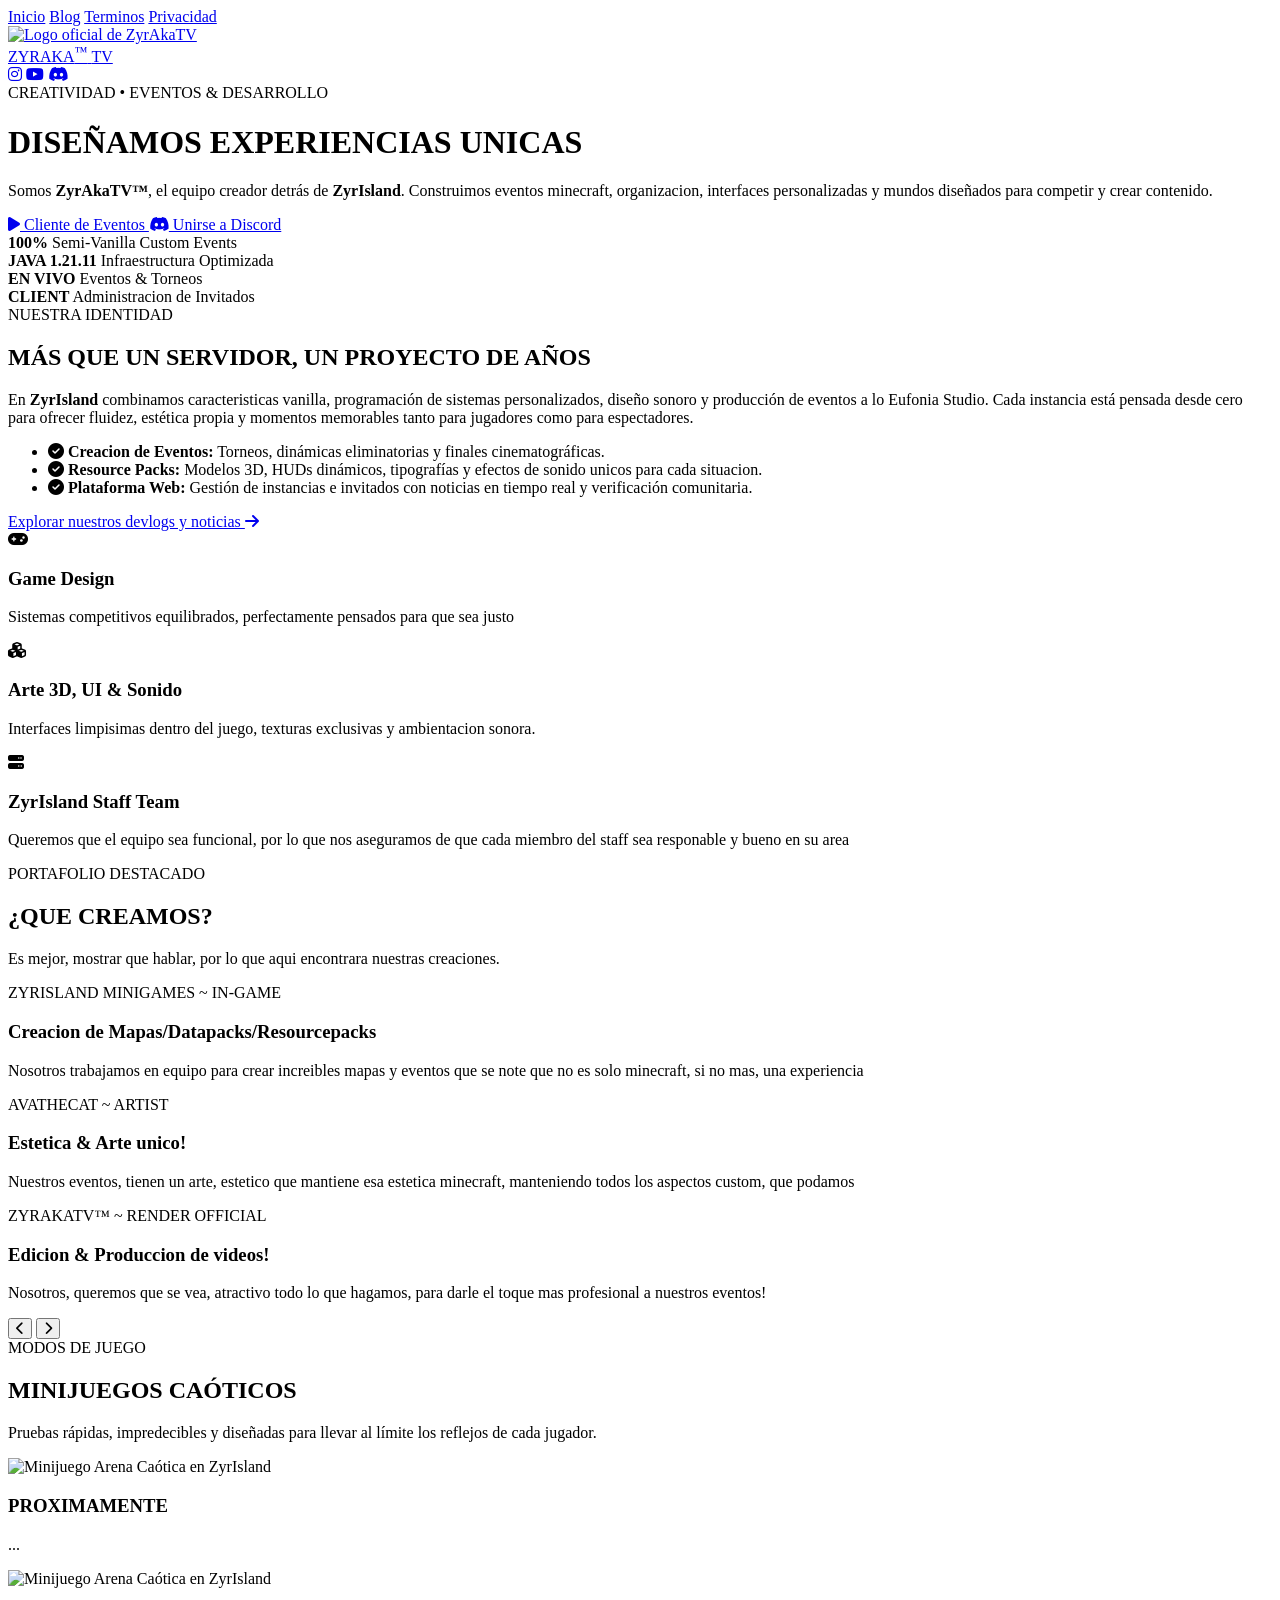
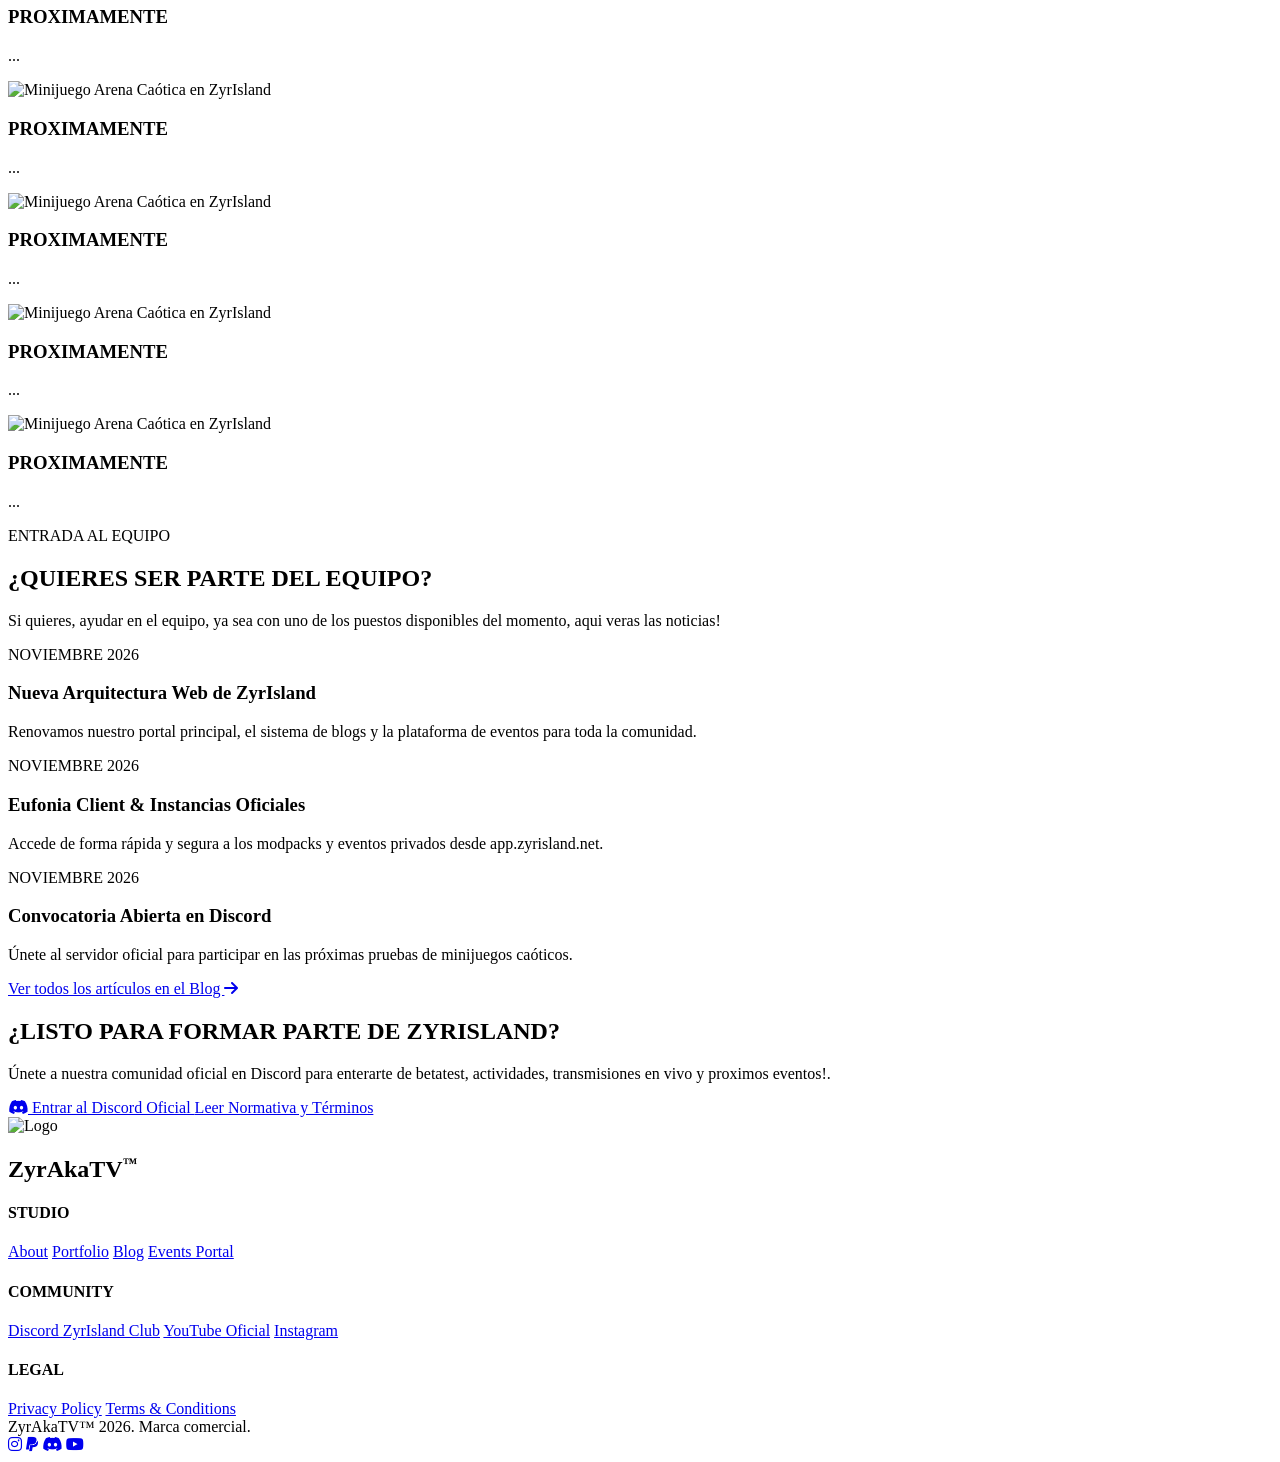
==== index.html @ b5b95013 "Update index.html" ====
<!DOCTYPE html>
<html lang="es">
<head>
    <meta charset="UTF-8">
    <meta name="viewport" content="width=device-width, initial-scale=1.0">
    
    <title>ZyrAkaTV™ | Creación Eventos</title>
    <meta name="description" content="Portafolio oficial de ZyrAkaTV™ y ZyrIsland. Creamos eventos en vivo de Minecraft, minijuegos caóticos personalizados, mecánicas a medida y experiencias interactivas para la comunidad.">
    <meta name="keywords" content="ZyrIsland, ZyrAkaTV, Minecraft Eventos, Minijuegos Minecraft, SMP Island, Eventos en vivo, Servidor Minecraft">
    <meta name="author" content="ZyrAkaTV™">
    <meta name="robots" content="index, follow, max-image-preview:large">
    <link rel="canonical" href="https://zyrisland.net/">
    <meta name="theme-color" content="#cc1224">

    <meta property="og:type" content="website">
    <meta property="og:site_name" content="ZyrAkaTV™ | ZyrIsland">
    <meta property="og:title" content="ZyrAkaTV™ | ZyrIsland — Eventos, Minijuegos y Experiencias">
    <meta property="og:description" content="Descubre los proyectos, eventos en vivo, minijuegos personalizados y novedades oficiales del universo ZyrIsland.">
    <meta property="og:url" content="https://zyrisland.net/">
    <meta property="og:image" content="https://app.zyrisland.net/assets/icons/zyrakatv-ico.png">

    <meta name="twitter:card" content="summary_large_image">
    <meta name="twitter:title" content="ZyrAkaTV™ | ZyrIsland">
    <meta name="twitter:description" content="Estudio creativo detrás de ZyrIsland Minigames, SMP Island y eventos interactivos.">
    <meta name="twitter:image" content="https://app.zyrisland.net/assets/icons/zyrakatv-ico.png">

    <script type="application/ld+json">
    {
      "@context": "https://schema.org",
      "@type": "Organization",
      "name": "ZyrAkaTV™ | Official Website",
      "alternateName": "ZyrIsland Official",
      "url": "https://zyrisland.net/",
      "logo": "https://app.zyrisland.net/assets/icons/zyrakatv-ico.png",
      "description": "Estudio creador de eventos en vivo, servidores personalizados y minijuegos competitivos en Minecraft.",
      "sameAs": [
        "https://www.instagram.com/cynakaagl/",
        "https://www.youtube.com/@cynakaagl",
        "https://discord.gg/DVBdqXgsGu"
      ]
    }
    </script>

    <link rel="icon" type="image/png" href="favicon/favicon-96x96.png" sizes="96x96" />
    <link rel="icon" type="image/svg+xml" href="favicon/favicon.svg" />
    <link rel="shortcut icon" href="favicon/favicon.ico" />
    <link rel="apple-touch-icon" sizes="180x180" href="favicon/apple-touch-icon.png" />
    <meta name="apple-mobile-web-app-title" content="ZyrAkaTV" />
    <link rel="manifest" href="favicon/site.webmanifest" />

    <link rel="preconnect" href="https://fonts.googleapis.com">
    <link rel="preconnect" href="https://fonts.gstatic.com" crossorigin>
    <link href="https://fonts.googleapis.com/css2?family=Montserrat:wght@300;400;600;700;800;900&display=swap" rel="stylesheet">
    <link rel="stylesheet" href="https://cdnjs.cloudflare.com/ajax/libs/font-awesome/6.4.0/css/all.min.css">
    <link rel="stylesheet" href="css/home.css">
</head>
<body>

    <nav class="navbar" aria-label="Navegación principal">
        <div class="nav-left">
            <a href="https://zyrisland.net/" class="nav-link active">Inicio</a>
            <a href="https://zyrisland.net/blog/" class="nav-link">Blog</a>
            <a href="https://zyrisland.net/soporte/terminos" class="nav-link">Terminos</a>
            <a href="https://zyrisland.net/soporte/reglas" class="nav-link">Privacidad</a>
        </div>

        <a href="https://zyrisland.net/" class="nav-center" aria-label="ZyrAkaTV Inicio">
            <img src="https://app.zyrisland.net/assets/icons/zyrakatv-ico.png" alt="Logo oficial de ZyrAkaTV" class="brand-logo">
            <div class="brand-text">
                <span class="brand-title">ZYRAKA<sup class="trademark">™</sup></span>
                <span class="brand-subtitle">TV</span>
            </div>
        </a>

        <div class="nav-right">
            <a href="https://www.instagram.com/cynakaagl/" target="_blank" rel="noopener" class="social-icon" aria-label="Instagram de ZyrAkaTV"><i class="fab fa-instagram"></i></a>
            <a href="https://www.youtube.com/@cynakaagl" target="_blank" rel="noopener" class="social-icon" aria-label="Canal de YouTube de ZyrAkaTV"><i class="fab fa-youtube"></i></a>
            <a href="https://discord.gg/DVBdqXgsGu" target="_blank" rel="noopener" class="social-icon" aria-label="Servidor de Discord de ZyrIsland"><i class="fab fa-discord"></i></a>
        </div>
    </nav>

    <header id="inicio" class="hero-section">
        <div class="hero-gradient"></div>

        <div class="hero-container">
            <span class="hero-kicker">CREATIVIDAD • EVENTOS & DESARROLLO</span>
            <h1>DISEÑAMOS EXPERIENCIAS <span class="highlight">UNICAS</span></h1>
            <p class="hero-lead">
                Somos <strong>ZyrAkaTV™</strong>, el equipo creador detrás de <strong>ZyrIsland</strong>. Construimos eventos minecraft, organizacion, interfaces personalizadas y mundos diseñados para competir y crear contenido.
            </p>

            <div class="hero-cta-group">
                <a href="https://app.zyrisland.net" class="btn-primary">
                    <i class="fas fa-play"></i> Cliente de Eventos
                </a>
                <a href="https://discord.gg/DVBdqXgsGu" target="_blank" rel="noopener" class="btn-secondary">
                    <i class="fab fa-discord"></i> Unirse a Discord
                </a>
            </div>

            <div class="hero-stats-bar" aria-label="Estadísticas del estudio">
                <div class="stat-item">
                    <strong>100%</strong>
                    <span>Semi-Vanilla Custom Events</span>
                </div>
                <div class="stat-divider"></div>
                <div class="stat-item">
                    <strong>JAVA 1.21.11</strong>
                    <span>Infraestructura Optimizada</span>
                </div>
                <div class="stat-divider"></div>
                <div class="stat-item">
                    <strong>EN VIVO</strong>
                    <span>Eventos & Torneos</span>
                </div>
                <div class="stat-divider"></div>
                <div class="stat-item">
                    <strong>CLIENT</strong>
                    <span>Administracion de Invitados</span>
                </div>
            </div>
        </div>
    </header>

    <main>
        <section id="estudio" class="about-section">
            <div class="section-container split-layout">
                <div class="about-text">
                    <span class="section-tag">NUESTRA IDENTIDAD</span>
                    <h2>MÁS QUE UN SERVIDOR, UN <span class="highlight">PROYECTO DE AÑOS</span></h2>
                    <p>
                        En <strong>ZyrIsland</strong> combinamos caracteristicas vanilla, programación de sistemas personalizados, diseño sonoro y producción de eventos a lo Eufonia Studio. Cada instancia está pensada desde cero para ofrecer fluidez, estética propia y momentos memorables tanto para jugadores como para espectadores.
                    </p>
                    <ul class="feature-checklist">
                        <li><i class="fas fa-check-circle"></i> <strong>Creacion de Eventos:</strong> Torneos, dinámicas eliminatorias y finales cinematográficas.</li>
                        <li><i class="fas fa-check-circle"></i> <strong>Resource Packs:</strong> Modelos 3D, HUDs dinámicos, tipografías y efectos de sonido unicos para cada situacion.</li>
                        <li><i class="fas fa-check-circle"></i> <strong>Plataforma Web:</strong> Gestión de instancias e invitados con noticias en tiempo real y verificación comunitaria.</li>
                    </ul>
                    <a href="https://zyrisland.net/blog/" class="inline-cta">Explorar nuestros devlogs y noticias <i class="fas fa-arrow-right"></i></a>
                </div>

                <div class="about-cards-stack">
                    <article class="pillar-card">
                        <div class="pillar-icon"><i class="fas fa-gamepad"></i></div>
                        <div>
                            <h3>Game Design</h3>
                            <p>Sistemas competitivos equilibrados, perfectamente pensados para que sea justo</p>
                        </div>
                    </article>
                    <article class="pillar-card">
                        <div class="pillar-icon"><i class="fas fa-cubes"></i></div>
                        <div>
                            <h3>Arte 3D, UI & Sonido</h3>
                            <p>Interfaces limpisimas dentro del juego, texturas exclusivas y ambientacion sonora.</p>
                        </div>
                    </article>
                    <article class="pillar-card">
                        <div class="pillar-icon"><i class="fas fa-server"></i></div>
                        <div>
                            <h3>ZyrIsland Staff Team</h3>
                            <p>Queremos que el equipo sea funcional, por lo que nos aseguramos de que cada miembro del staff sea responable y bueno en su area</p>
                        </div>
                    </article>
                </div>
            </div>
        </section>

        <section id="proyectos" class="showcase-section">
            <div class="section-container">
                <div class="section-header-center">
                    <span class="section-tag">PORTAFOLIO DESTACADO</span>
                    <h2 class="section-title">¿QUE <span class="highlight">CREAMOS</span>?</h2>
                    <p class="section-subtitle">Es mejor, mostrar que hablar, por lo que aqui encontrara nuestras creaciones.</p>
                </div>

                <div class="slider-container" role="region" aria-label="Galería de proyectos de ZyrIsland">
                    <article class="slide active" style="background-image: url('https://app.zyrisland.net/assets/backgrounds/null_background.jpg');">
                        <div class="slide-info">
                            <span class="slide-tag">ZYRISLAND MINIGAMES ~ IN-GAME</span>
                            <h3>Creacion de Mapas/Datapacks/Resourcepacks</h3>
                            <p>Nosotros trabajamos en equipo para crear increibles mapas y eventos que se note que no es solo minecraft, si no mas, una experiencia</p>
                        </div>
                    </article>

                    <article class="slide" style="background-image: url('https://app.zyrisland.net/assets/backgrounds/render_002.png');">
                        <div class="slide-info">
                            <span class="slide-tag">AVATHECAT ~ ARTIST</span>
                            <h3>Estetica & Arte unico!</h3>
                            <p>Nuestros eventos, tienen un arte, estetico que mantiene esa estetica minecraft, manteniendo todos los aspectos custom, que podamos</p>
                        </div>
                    </article>

                    <article class="slide" style="background-image: url('https://app.zyrisland.net/assets/backgrounds/render_001.jpg');">
                        <div class="slide-info">
                            <span class="slide-tag">ZYRAKATV™ ~ RENDER OFFICIAL</span>
                            <h3>Edicion & Produccion de videos!</h3>
                            <p>Nosotros, queremos que se vea, atractivo todo lo que hagamos, para darle el toque mas profesional a nuestros eventos!</p>
                        </div>
                    </article>

                    <button type="button" class="slider-btn prev-btn" aria-label="Proyecto anterior"><i class="fas fa-chevron-left"></i></button>
                    <button type="button" class="slider-btn next-btn" aria-label="Siguiente proyecto"><i class="fas fa-chevron-right"></i></button>
                </div>
            </div>
        </section>

        <section id="minijuegos" class="minigames-section">
            <div class="section-container">
                <div class="section-header-center">
                    <span class="section-tag">MODOS DE JUEGO</span>
                    <h2 class="section-title">MINIJUEGOS <span class="highlight">CAÓTICOS</span></h2>
                    <p class="section-subtitle">Pruebas rápidas, impredecibles y diseñadas para llevar al límite los reflejos de cada jugador.</p>
                </div>

                <div class="minigames-grid">
                    <article class="minigame-card">
                        <div class="minigame-img-container">
                            <img src="https://app.zyrisland.net/assets/backgrounds/null_background.jpg" alt="Minijuego Arena Caótica en ZyrIsland" loading="lazy">
                        </div>
                        <h3 class="minigame-title">PROXIMAMENTE</h3>
                        <p class="minigame-desc">...</p>
                    </article>

                    <article class="minigame-card">
                        <div class="minigame-img-container">
                            <img src="https://app.zyrisland.net/assets/backgrounds/null_background.jpg" alt="Minijuego Arena Caótica en ZyrIsland" loading="lazy">
                        </div>
                        <h3 class="minigame-title">PROXIMAMENTE</h3>
                        <p class="minigame-desc">...</p>
                    </article>

                    <article class="minigame-card">
                        <div class="minigame-img-container">
                            <img src="https://app.zyrisland.net/assets/backgrounds/null_background.jpg" alt="Minijuego Arena Caótica en ZyrIsland" loading="lazy">
                        </div>
                        <h3 class="minigame-title">PROXIMAMENTE</h3>
                        <p class="minigame-desc">...</p>
                    </article>

                    <article class="minigame-card">
                        <div class="minigame-img-container">
                            <img src="https://app.zyrisland.net/assets/backgrounds/null_background.jpg" alt="Minijuego Arena Caótica en ZyrIsland" loading="lazy">
                        </div>
                        <h3 class="minigame-title">PROXIMAMENTE</h3>
                        <p class="minigame-desc">...</p>
                    </article>

                    <article class="minigame-card">
                        <div class="minigame-img-container">
                            <img src="https://app.zyrisland.net/assets/backgrounds/null_background.jpg" alt="Minijuego Arena Caótica en ZyrIsland" loading="lazy">
                        </div>
                        <h3 class="minigame-title">PROXIMAMENTE</h3>
                        <p class="minigame-desc">...</p>
                    </article>

                    <article class="minigame-card">
                        <div class="minigame-img-container">
                            <img src="https://app.zyrisland.net/assets/backgrounds/null_background.jpg" alt="Minijuego Arena Caótica en ZyrIsland" loading="lazy">
                        </div>
                        <h3 class="minigame-title">PROXIMAMENTE</h3>
                        <p class="minigame-desc">...</p>
                    </article>
                </div>
            </div>
        </section>

        <section id="noticias" class="news-section">
            <div class="section-container">
                <div class="section-header-center">
                    <span class="section-tag">ENTRADA AL EQUIPO</span>
                    <h2 class="section-title">¿QUIERES SER PARTE <span class="highlight">DEL EQUIPO?</span></h2>
                    <p class="section-subtitle">Si quieres, ayudar en el equipo, ya sea con uno de los puestos disponibles del momento, aqui veras las noticias!</p>
                </div>

                <div id="news-grid" class="news-grid"></div>

                <div class="news-footer-cta">
                    <a href="https://zyrisland.net/blog/" class="btn-secondary">Ver todos los artículos en el Blog <i class="fas fa-arrow-right"></i></a>
                </div>
            </div>
        </section>

        <section class="cta-banner-section">
            <div class="cta-banner-box">
                <h2>¿LISTO PARA FORMAR PARTE DE <span class="highlight">ZYRISLAND</span>?</h2>
                <p>Únete a nuestra comunidad oficial en Discord para enterarte de betatest, actividades, transmisiones en vivo y proximos eventos!.</p>
                <div class="hero-cta-group">
                    <a href="https://discord.gg/DVBdqXgsGu" target="_blank" rel="noopener" class="btn-primary">
                        <i class="fab fa-discord"></i> Entrar al Discord Oficial
                    </a>
                    <a href="https://zyrisland.net/soporte/terminos" class="btn-secondary">
                        Leer Normativa y Términos
                    </a>
                </div>
            </div>
        </section>
    </main>

    <footer class="site-footer">
        <div class="footer-top">
            <div class="footer-brand-area">
                <img src="https://app.zyrisland.net/assets/icons/zyrakatv-ico.png" alt="Logo">
                <h2>ZyrAkaTV<sup style="font-size: 0.6em;">™</sup></h2>
            </div>
             <div class="footer-links-grid">
                <div class="footer-column">
                    <h4>STUDIO</h4>
                    <a href="https://zyrisland.net/#estudio" target="_blank">About</a>
                    <a href="https://zyrisland.net/#proyectos" target="_blank">Portfolio</a>
                    <a href="https://zyrisland.net/blog/" target="_blank">Blog</a>
                    <a href="https://app.zyrisland.net" target="_blank">Events Portal</a>
                </div>
                <div class="footer-column">
                    <h4>COMMUNITY</h4>
                    <a href="https://discord.gg/DVBdqXgsGu" target="_blank" rel="noopener">Discord ZyrIsland Club</a>
                    <a href="https://www.youtube.com/@cynakaagl" target="_blank" rel="noopener">YouTube Oficial</a>
                    <a href="https://www.instagram.com/cynakaagl/" target="_blank" rel="noopener">Instagram</a>
                </div>
                <div class="footer-column">
                    <h4>LEGAL</h4>
                    <a href="https://zyrisland.net/soporte/reglas" target="_blank">Privacy Policy</a>
                    <a href="https://zyrisland.net/soporte/terminos" target="_blank">Terms & Conditions</a>
                </div>
            </div>
        </div>
        <div class="footer-bottom">
            <div>ZyrAkaTV™ 2026.<span class="red-text"> Marca comercial.</span></div>
            <div class="footer-socials">
                <a href="https://www.instagram.com/cynakaagl/" target="_blank"><i class="fab fa-instagram"></i></a>
                <a href="https://paypal.me/zyrakaaguilar" target="_blank"><i class="fab fa-paypal"></i></a>
                <a href="https://discord.gg/DVBdqXgsGu" target="_blank"><i class="fab fa-discord"></i></a>
                <a href="https://www.youtube.com/@cynakaagl" target="_blank"><i class="fab fa-youtube"></i></a>
            </div>
        </div>
    </footer>

    <script>
        const slides = document.querySelectorAll(".slide");
        const prevBtn = document.querySelector(".prev-btn");
        const nextBtn = document.querySelector(".next-btn");
        let currentSlide = 0;
        let slideInterval;

        function showSlide(index) {
            slides.forEach((s, i) => {
                s.classList.toggle("active", i === index);
            });
            currentSlide = index;
        }

        function nextSlide() {
            showSlide((currentSlide + 1) % slides.length);
        }

        function prevSlide() {
            showSlide((currentSlide - 1 + slides.length) % slides.length);
        }

        function resetTimer() {
            clearInterval(slideInterval);
            slideInterval = setInterval(nextSlide, 10000);
        }

        if (slides.length > 0) {
            nextBtn.addEventListener("click", () => { nextSlide(); resetTimer(); });
            prevBtn.addEventListener("click", () => { prevSlide(); resetTimer(); });
            resetTimer();
        }

        async function loadNews() {
            const grid = document.getElementById("news-grid");
            const fallbackNews = [
                {
                    fecha: "NOVIEMBRE 2026",
                    titulo: "Nueva Arquitectura Web de ZyrIsland",
                    descripcion: "Renovamos nuestro portal principal, el sistema de blogs y la plataforma de eventos para toda la comunidad."
                },
                {
                    fecha: "NOVIEMBRE 2026",
                    titulo: "Eufonia Client & Instancias Oficiales",
                    descripcion: "Accede de forma rápida y segura a los modpacks y eventos privados desde app.zyrisland.net."
                },
                {
                    fecha: "NOVIEMBRE 2026",
                    titulo: "Convocatoria Abierta en Discord",
                    descripcion: "Únete al servidor oficial para participar en las próximas pruebas de minijuegos caóticos."
                }
            ];

            try {
                const res = await fetch(`data/news.json?t=${Date.now()}`, { cache: "no-store" });
                if (!res.ok) throw new Error("Sin news.json");
                const data = await res.json();
                const items = Array.isArray(data) ? data : (data.noticias || data.news || fallbackNews);
                renderNewsCards(items);
            } catch (e) {
                renderNewsCards(fallbackNews);
            }
        }

        function renderNewsCards(items) {
            const grid = document.getElementById("news-grid");
            grid.innerHTML = items.slice(0, 6).map(item => `
                <article class="news-card">
                    <span class="news-date">${item.fecha || item.date || "ZYRISLAND"}</span>
                    <h3 class="news-title">${item.titulo || item.title || "Actualización"}</h3>
                    <p class="news-desc">${item.descripcion || item.description || ""}</p>
                </article>
            `).join("");
        }

        loadNews();
    </script>
</body>
</html>
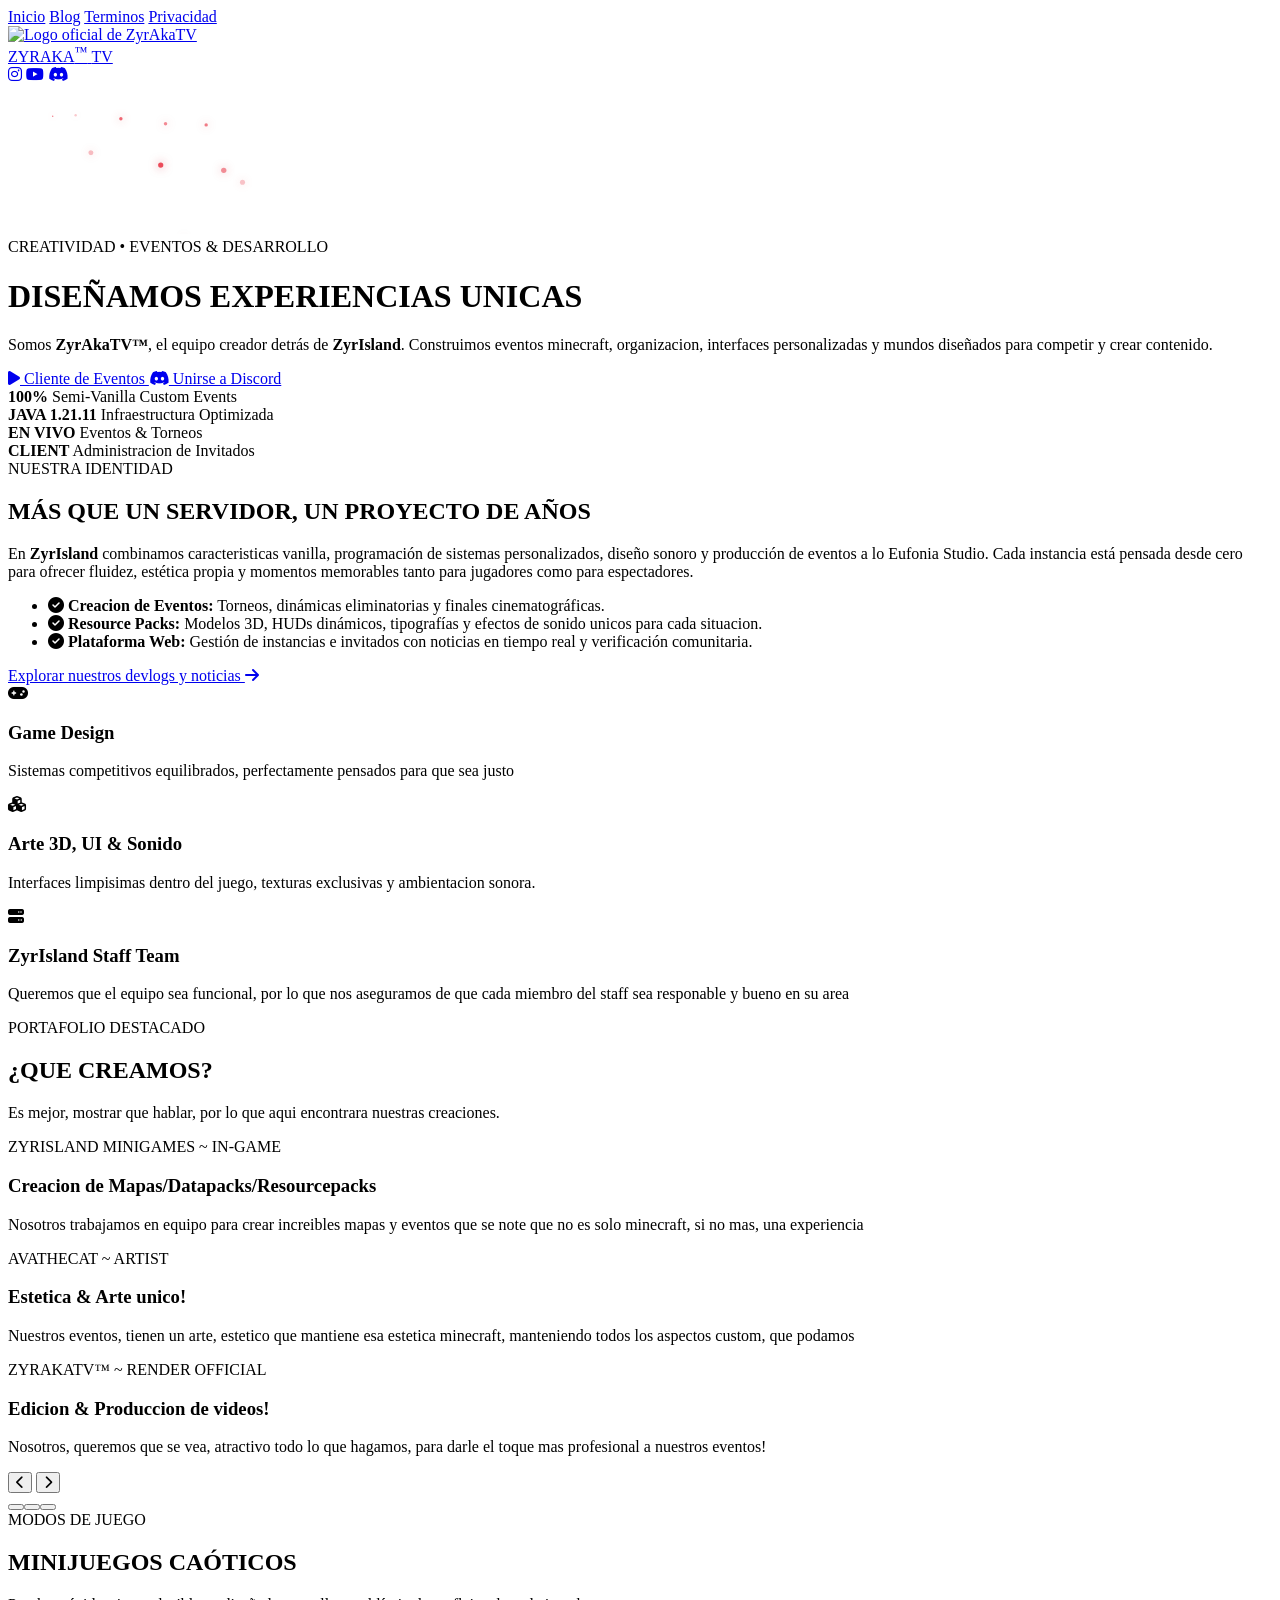
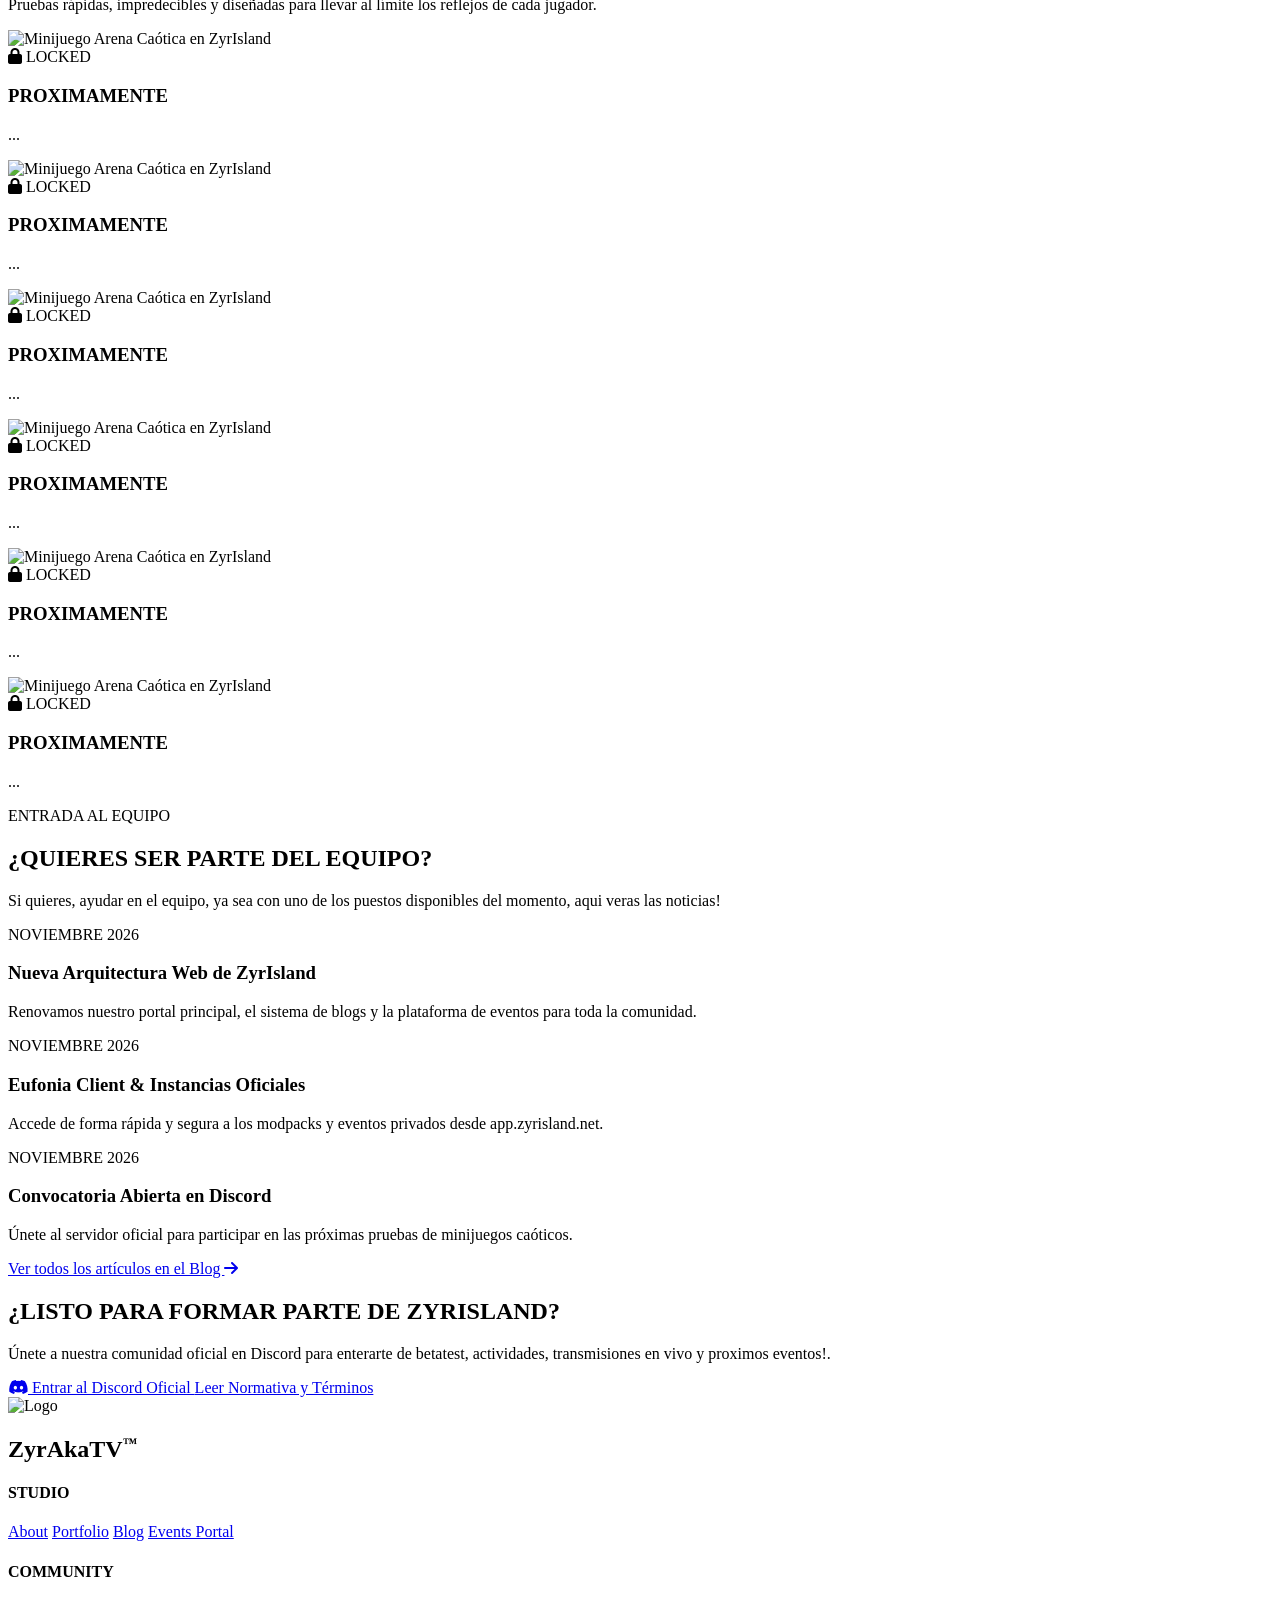
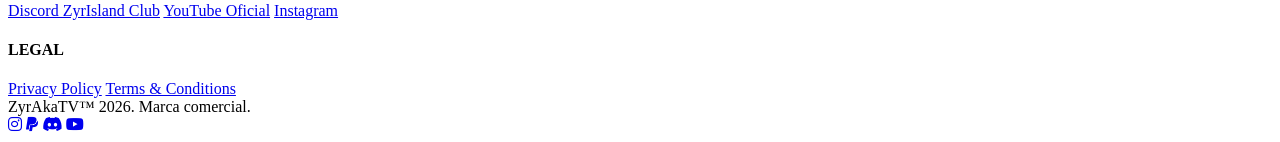
==== commit 91494c45: "Update index.html" ====
--- a/index.html
+++ b/index.html
@@ -56,6 +56,10 @@
 </head>
 <body>
 
+    <div class="scroll-progress-track" aria-hidden="true">
+        <div class="scroll-progress-bar" id="scroll-progress-bar"></div>
+    </div>
+
     <nav class="navbar" aria-label="Navegación principal">
         <div class="nav-left">
             <a href="https://zyrisland.net/" class="nav-link active">Inicio</a>
@@ -80,27 +84,37 @@
     </nav>
 
     <header id="inicio" class="hero-section">
-        <div class="hero-gradient"></div>
+        <div class="hero-bg-zoom" aria-hidden="true"></div>
+        <div class="hero-grid-overlay" aria-hidden="true"></div>
+        <canvas id="hero-particles" class="hero-particles" aria-hidden="true"></canvas>
+        <div class="hero-gradient" aria-hidden="true"></div>
 
         <div class="hero-container">
-            <span class="hero-kicker">CREATIVIDAD • EVENTOS & DESARROLLO</span>
-            <h1>DISEÑAMOS EXPERIENCIAS <span class="highlight">UNICAS</span></h1>
-            <p class="hero-lead">
+            <span class="hero-kicker hero-anim" style="--hero-delay: 0.08s;">
+                <span class="kicker-pulse-dot"></span>
+                CREATIVIDAD • EVENTOS & DESARROLLO
+            </span>
+
+            <h1 class="hero-anim" style="--hero-delay: 0.2s;">
+                DISEÑAMOS EXPERIENCIAS <span class="highlight shimmer-text">UNICAS</span>
+            </h1>
+
+            <p class="hero-lead hero-anim" style="--hero-delay: 0.34s;">
                 Somos <strong>ZyrAkaTV™</strong>, el equipo creador detrás de <strong>ZyrIsland</strong>. Construimos eventos minecraft, organizacion, interfaces personalizadas y mundos diseñados para competir y crear contenido.
             </p>
 
-            <div class="hero-cta-group">
-                <a href="https://app.zyrisland.net" class="btn-primary">
+            <div class="hero-cta-group hero-anim" style="--hero-delay: 0.48s;">
+                <a href="https://app.zyrisland.net" class="btn-primary btn-glow-sweep">
                     <i class="fas fa-play"></i> Cliente de Eventos
                 </a>
-                <a href="https://discord.gg/DVBdqXgsGu" target="_blank" rel="noopener" class="btn-secondary">
+                <a href="https://discord.gg/DVBdqXgsGu" target="_blank" rel="noopener" class="btn-secondary btn-glow-sweep">
                     <i class="fab fa-discord"></i> Unirse a Discord
                 </a>
             </div>
 
-            <div class="hero-stats-bar" aria-label="Estadísticas del estudio">
+            <div class="hero-stats-bar spotlight-surface hero-anim" style="--hero-delay: 0.62s;" aria-label="Estadísticas del estudio">
                 <div class="stat-item">
-                    <strong>100%</strong>
+                    <strong class="stat-counter" data-target="100" data-suffix="%">100%</strong>
                     <span>Semi-Vanilla Custom Events</span>
                 </div>
                 <div class="stat-divider"></div>
@@ -110,7 +124,7 @@
                 </div>
                 <div class="stat-divider"></div>
                 <div class="stat-item">
-                    <strong>EN VIVO</strong>
+                    <strong class="live-status-word"><span class="live-beacon"></span>EN VIVO</strong>
                     <span>Eventos & Torneos</span>
                 </div>
                 <div class="stat-divider"></div>
@@ -120,41 +134,46 @@
                 </div>
             </div>
         </div>
+
+        <a href="#estudio" class="hero-scroll-cue" aria-label="Desplazarse hacia abajo">
+            <span class="mouse-outline"><span class="mouse-wheel"></span></span>
+        </a>
     </header>
 
     <main>
         <section id="estudio" class="about-section">
+            <div class="ambient-orb orb-red-left" aria-hidden="true"></div>
             <div class="section-container split-layout">
-                <div class="about-text">
+                <div class="about-text reveal-item" data-reveal="left">
                     <span class="section-tag">NUESTRA IDENTIDAD</span>
                     <h2>MÁS QUE UN SERVIDOR, UN <span class="highlight">PROYECTO DE AÑOS</span></h2>
                     <p>
                         En <strong>ZyrIsland</strong> combinamos caracteristicas vanilla, programación de sistemas personalizados, diseño sonoro y producción de eventos a lo Eufonia Studio. Cada instancia está pensada desde cero para ofrecer fluidez, estética propia y momentos memorables tanto para jugadores como para espectadores.
                     </p>
                     <ul class="feature-checklist">
-                        <li><i class="fas fa-check-circle"></i> <strong>Creacion de Eventos:</strong> Torneos, dinámicas eliminatorias y finales cinematográficas.</li>
-                        <li><i class="fas fa-check-circle"></i> <strong>Resource Packs:</strong> Modelos 3D, HUDs dinámicos, tipografías y efectos de sonido unicos para cada situacion.</li>
-                        <li><i class="fas fa-check-circle"></i> <strong>Plataforma Web:</strong> Gestión de instancias e invitados con noticias en tiempo real y verificación comunitaria.</li>
+                        <li class="reveal-item" data-reveal="up" style="--stagger: 0.08s;"><i class="fas fa-check-circle"></i> <span><strong>Creacion de Eventos:</strong> Torneos, dinámicas eliminatorias y finales cinematográficas.</span></li>
+                        <li class="reveal-item" data-reveal="up" style="--stagger: 0.16s;"><i class="fas fa-check-circle"></i> <span><strong>Resource Packs:</strong> Modelos 3D, HUDs dinámicos, tipografías y efectos de sonido unicos para cada situacion.</span></li>
+                        <li class="reveal-item" data-reveal="up" style="--stagger: 0.24s;"><i class="fas fa-check-circle"></i> <span><strong>Plataforma Web:</strong> Gestión de instancias e invitados con noticias en tiempo real y verificación comunitaria.</span></li>
                     </ul>
                     <a href="https://zyrisland.net/blog/" class="inline-cta">Explorar nuestros devlogs y noticias <i class="fas fa-arrow-right"></i></a>
                 </div>
 
                 <div class="about-cards-stack">
-                    <article class="pillar-card">
+                    <article class="pillar-card spotlight-surface tilt-card reveal-item" data-reveal="right" style="--stagger: 0.05s;">
                         <div class="pillar-icon"><i class="fas fa-gamepad"></i></div>
                         <div>
                             <h3>Game Design</h3>
                             <p>Sistemas competitivos equilibrados, perfectamente pensados para que sea justo</p>
                         </div>
                     </article>
-                    <article class="pillar-card">
+                    <article class="pillar-card spotlight-surface tilt-card reveal-item" data-reveal="right" style="--stagger: 0.16s;">
                         <div class="pillar-icon"><i class="fas fa-cubes"></i></div>
                         <div>
                             <h3>Arte 3D, UI & Sonido</h3>
                             <p>Interfaces limpisimas dentro del juego, texturas exclusivas y ambientacion sonora.</p>
                         </div>
                     </article>
-                    <article class="pillar-card">
+                    <article class="pillar-card spotlight-surface tilt-card reveal-item" data-reveal="right" style="--stagger: 0.27s;">
                         <div class="pillar-icon"><i class="fas fa-server"></i></div>
                         <div>
                             <h3>ZyrIsland Staff Team</h3>
@@ -167,14 +186,20 @@
 
         <section id="proyectos" class="showcase-section">
             <div class="section-container">
-                <div class="section-header-center">
+                <div class="section-header-center reveal-item" data-reveal="up">
                     <span class="section-tag">PORTAFOLIO DESTACADO</span>
                     <h2 class="section-title">¿QUE <span class="highlight">CREAMOS</span>?</h2>
                     <p class="section-subtitle">Es mejor, mostrar que hablar, por lo que aqui encontrara nuestras creaciones.</p>
                 </div>
 
-                <div class="slider-container" role="region" aria-label="Galería de proyectos de ZyrIsland">
-                    <article class="slide active" style="background-image: url('https://app.zyrisland.net/assets/backgrounds/null_background.jpg');">
+                <div class="slider-container reveal-item" data-reveal="scale" id="showcase-slider" role="region" aria-label="Galería de proyectos de ZyrIsland">
+                    <div class="slider-progress-track" aria-hidden="true">
+                        <div class="slider-progress-fill" id="slider-progress-fill"></div>
+                    </div>
+
+                    <article class="slide active">
+                        <div class="slide-bg" style="background-image: url('https://app.zyrisland.net/assets/backgrounds/render_003.png');"></div>
+                        <div class="slide-vignette"></div>
                         <div class="slide-info">
                             <span class="slide-tag">ZYRISLAND MINIGAMES ~ IN-GAME</span>
                             <h3>Creacion de Mapas/Datapacks/Resourcepacks</h3>
@@ -182,7 +207,9 @@
                         </div>
                     </article>
 
-                    <article class="slide" style="background-image: url('https://app.zyrisland.net/assets/backgrounds/render_002.png');">
+                    <article class="slide">
+                        <div class="slide-bg" style="background-image: url('https://app.zyrisland.net/assets/backgrounds/render_002.png');"></div>
+                        <div class="slide-vignette"></div>
                         <div class="slide-info">
                             <span class="slide-tag">AVATHECAT ~ ARTIST</span>
                             <h3>Estetica & Arte unico!</h3>
@@ -190,7 +217,9 @@
                         </div>
                     </article>
 
-                    <article class="slide" style="background-image: url('https://app.zyrisland.net/assets/backgrounds/render_001.jpg');">
+                    <article class="slide">
+                        <div class="slide-bg" style="background-image: url('https://app.zyrisland.net/assets/backgrounds/render_001.png');"></div>
+                        <div class="slide-vignette"></div>
                         <div class="slide-info">
                             <span class="slide-tag">ZYRAKATV™ ~ RENDER OFFICIAL</span>
                             <h3>Edicion & Produccion de videos!</h3>
@@ -200,62 +229,77 @@
 
                     <button type="button" class="slider-btn prev-btn" aria-label="Proyecto anterior"><i class="fas fa-chevron-left"></i></button>
                     <button type="button" class="slider-btn next-btn" aria-label="Siguiente proyecto"><i class="fas fa-chevron-right"></i></button>
+
+                    <div class="slider-dots" id="slider-dots" aria-label="Seleccionar diapositiva"></div>
                 </div>
             </div>
         </section>
 
         <section id="minijuegos" class="minigames-section">
+            <div class="ambient-orb orb-red-right" aria-hidden="true"></div>
             <div class="section-container">
-                <div class="section-header-center">
+                <div class="section-header-center reveal-item" data-reveal="up">
                     <span class="section-tag">MODOS DE JUEGO</span>
                     <h2 class="section-title">MINIJUEGOS <span class="highlight">CAÓTICOS</span></h2>
                     <p class="section-subtitle">Pruebas rápidas, impredecibles y diseñadas para llevar al límite los reflejos de cada jugador.</p>
                 </div>
 
                 <div class="minigames-grid">
-                    <article class="minigame-card">
+                    <article class="minigame-card spotlight-surface tilt-card reveal-item" data-reveal="up" style="--stagger: 0.04s;">
                         <div class="minigame-img-container">
                             <img src="https://app.zyrisland.net/assets/backgrounds/null_background.jpg" alt="Minijuego Arena Caótica en ZyrIsland" loading="lazy">
+                            <div class="holo-scanline" aria-hidden="true"></div>
+                            <span class="minigame-badge"><i class="fas fa-lock"></i> LOCKED</span>
                         </div>
                         <h3 class="minigame-title">PROXIMAMENTE</h3>
                         <p class="minigame-desc">...</p>
                     </article>
 
-                    <article class="minigame-card">
+                    <article class="minigame-card spotlight-surface tilt-card reveal-item" data-reveal="up" style="--stagger: 0.1s;">
                         <div class="minigame-img-container">
                             <img src="https://app.zyrisland.net/assets/backgrounds/null_background.jpg" alt="Minijuego Arena Caótica en ZyrIsland" loading="lazy">
+                            <div class="holo-scanline" aria-hidden="true"></div>
+                            <span class="minigame-badge"><i class="fas fa-lock"></i> LOCKED</span>
                         </div>
                         <h3 class="minigame-title">PROXIMAMENTE</h3>
                         <p class="minigame-desc">...</p>
                     </article>
 
-                    <article class="minigame-card">
+                    <article class="minigame-card spotlight-surface tilt-card reveal-item" data-reveal="up" style="--stagger: 0.16s;">
                         <div class="minigame-img-container">
                             <img src="https://app.zyrisland.net/assets/backgrounds/null_background.jpg" alt="Minijuego Arena Caótica en ZyrIsland" loading="lazy">
+                            <div class="holo-scanline" aria-hidden="true"></div>
+                            <span class="minigame-badge"><i class="fas fa-lock"></i> LOCKED</span>
                         </div>
                         <h3 class="minigame-title">PROXIMAMENTE</h3>
                         <p class="minigame-desc">...</p>
                     </article>
 
-                    <article class="minigame-card">
+                    <article class="minigame-card spotlight-surface tilt-card reveal-item" data-reveal="up" style="--stagger: 0.22s;">
                         <div class="minigame-img-container">
                             <img src="https://app.zyrisland.net/assets/backgrounds/null_background.jpg" alt="Minijuego Arena Caótica en ZyrIsland" loading="lazy">
+                            <div class="holo-scanline" aria-hidden="true"></div>
+                            <span class="minigame-badge"><i class="fas fa-lock"></i> LOCKED</span>
                         </div>
                         <h3 class="minigame-title">PROXIMAMENTE</h3>
                         <p class="minigame-desc">...</p>
                     </article>
 
-                    <article class="minigame-card">
+                    <article class="minigame-card spotlight-surface tilt-card reveal-item" data-reveal="up" style="--stagger: 0.28s;">
                         <div class="minigame-img-container">
                             <img src="https://app.zyrisland.net/assets/backgrounds/null_background.jpg" alt="Minijuego Arena Caótica en ZyrIsland" loading="lazy">
+                            <div class="holo-scanline" aria-hidden="true"></div>
+                            <span class="minigame-badge"><i class="fas fa-lock"></i> LOCKED</span>
                         </div>
                         <h3 class="minigame-title">PROXIMAMENTE</h3>
                         <p class="minigame-desc">...</p>
                     </article>
 
-                    <article class="minigame-card">
+                    <article class="minigame-card spotlight-surface tilt-card reveal-item" data-reveal="up" style="--stagger: 0.34s;">
                         <div class="minigame-img-container">
                             <img src="https://app.zyrisland.net/assets/backgrounds/null_background.jpg" alt="Minijuego Arena Caótica en ZyrIsland" loading="lazy">
+                            <div class="holo-scanline" aria-hidden="true"></div>
+                            <span class="minigame-badge"><i class="fas fa-lock"></i> LOCKED</span>
                         </div>
                         <h3 class="minigame-title">PROXIMAMENTE</h3>
                         <p class="minigame-desc">...</p>
@@ -266,7 +310,7 @@
 
         <section id="noticias" class="news-section">
             <div class="section-container">
-                <div class="section-header-center">
+                <div class="section-header-center reveal-item" data-reveal="up">
                     <span class="section-tag">ENTRADA AL EQUIPO</span>
                     <h2 class="section-title">¿QUIERES SER PARTE <span class="highlight">DEL EQUIPO?</span></h2>
                     <p class="section-subtitle">Si quieres, ayudar en el equipo, ya sea con uno de los puestos disponibles del momento, aqui veras las noticias!</p>
@@ -274,23 +318,26 @@
 
                 <div id="news-grid" class="news-grid"></div>
 
-                <div class="news-footer-cta">
-                    <a href="https://zyrisland.net/blog/" class="btn-secondary">Ver todos los artículos en el Blog <i class="fas fa-arrow-right"></i></a>
+                <div class="news-footer-cta reveal-item" data-reveal="up">
+                    <a href="https://zyrisland.net/blog/" class="btn-secondary btn-glow-sweep">Ver todos los artículos en el Blog <i class="fas fa-arrow-right"></i></a>
                 </div>
             </div>
         </section>
 
         <section class="cta-banner-section">
-            <div class="cta-banner-box">
-                <h2>¿LISTO PARA FORMAR PARTE DE <span class="highlight">ZYRISLAND</span>?</h2>
-                <p>Únete a nuestra comunidad oficial en Discord para enterarte de betatest, actividades, transmisiones en vivo y proximos eventos!.</p>
-                <div class="hero-cta-group">
-                    <a href="https://discord.gg/DVBdqXgsGu" target="_blank" rel="noopener" class="btn-primary">
-                        <i class="fab fa-discord"></i> Entrar al Discord Oficial
-                    </a>
-                    <a href="https://zyrisland.net/soporte/terminos" class="btn-secondary">
-                        Leer Normativa y Términos
-                    </a>
+            <div class="cta-banner-box spotlight-surface reveal-item" data-reveal="scale">
+                <div class="cta-grid-bg" aria-hidden="true"></div>
+                <div class="cta-content-inner">
+                    <h2>¿LISTO PARA FORMAR PARTE DE <span class="highlight">ZYRISLAND</span>?</h2>
+                    <p>Únete a nuestra comunidad oficial en Discord para enterarte de betatest, actividades, transmisiones en vivo y proximos eventos!.</p>
+                    <div class="hero-cta-group">
+                        <a href="https://discord.gg/DVBdqXgsGu" target="_blank" rel="noopener" class="btn-primary btn-glow-sweep">
+                            <i class="fab fa-discord"></i> Entrar al Discord Oficial
+                        </a>
+                        <a href="https://zyrisland.net/soporte/terminos" class="btn-secondary btn-glow-sweep">
+                            Leer Normativa y Términos
+                        </a>
+                    </div>
                 </div>
             </div>
         </section>
@@ -335,17 +382,170 @@
     </footer>
 
     <script>
+        const scrollProgressBar = document.getElementById("scroll-progress-bar");
+        window.addEventListener("scroll", () => {
+            const scrollTop = window.scrollY;
+            const docHeight = document.documentElement.scrollHeight - window.innerHeight;
+            const pct = docHeight > 0 ? Math.min(100, Math.max(0, (scrollTop / docHeight) * 100)) : 0;
+            if (scrollProgressBar) scrollProgressBar.style.width = `${pct}%`;
+        }, { passive: true });
+
+        (function initHeroParticles() {
+            const canvas = document.getElementById("hero-particles");
+            if (!canvas || window.matchMedia("(prefers-reduced-motion: reduce)").matches) return;
+            const ctx = canvas.getContext("2d");
+            let width = canvas.width = canvas.offsetWidth;
+            let height = canvas.height = canvas.offsetHeight;
+            const mouse = { x: -9999, y: -9999 };
+
+            window.addEventListener("resize", () => {
+                width = canvas.width = canvas.offsetWidth;
+                height = canvas.height = canvas.offsetHeight;
+            });
+
+            window.addEventListener("mousemove", (e) => {
+                const rect = canvas.getBoundingClientRect();
+                mouse.x = e.clientX - rect.left;
+                mouse.y = e.clientY - rect.top;
+            }, { passive: true });
+
+            const count = Math.min(48, Math.floor(width / 28));
+            const particles = Array.from({ length: count }, () => ({
+                x: Math.random() * width,
+                y: Math.random() * height,
+                r: Math.random() * 2.2 + 0.7,
+                vx: (Math.random() - 0.5) * 0.35,
+                vy: -(Math.random() * 0.45 + 0.15),
+                alpha: Math.random() * 0.55 + 0.2
+            }));
+
+            function animate() {
+                ctx.clearRect(0, 0, width, height);
+                for (const p of particles) {
+                    const dx = p.x - mouse.x;
+                    const dy = p.y - mouse.y;
+                    const dist = Math.hypot(dx, dy);
+                    if (dist < 110 && dist > 0) {
+                        const force = (110 - dist) / 110;
+                        p.x += (dx / dist) * force * 1.4;
+                        p.y += (dy / dist) * force * 1.4;
+                    }
+
+                    p.x += p.vx;
+                    p.y += p.vy;
+
+                    if (p.y < -10) { p.y = height + 10; p.x = Math.random() * width; }
+                    if (p.x < -10) p.x = width + 10;
+                    if (p.x > width + 10) p.x = -10;
+
+                    ctx.beginPath();
+                    ctx.arc(p.x, p.y, p.r, 0, Math.PI * 2);
+                    ctx.fillStyle = `rgba(230, 21, 41, ${p.alpha})`;
+                    ctx.shadowBlur = 10;
+                    ctx.shadowColor = "rgba(204, 18, 36, 0.75)";
+                    ctx.fill();
+                }
+                requestAnimationFrame(animate);
+            }
+            animate();
+        })();
+
+        document.querySelectorAll(".stat-counter").forEach((el) => {
+            const target = parseInt(el.dataset.target || "100", 10);
+            const suffix = el.dataset.suffix || "";
+            const duration = 1400;
+            const start = performance.now();
+
+            function step(now) {
+                const progress = Math.min((now - start) / duration, 1);
+                const eased = 1 - Math.pow(1 - progress, 3);
+                el.textContent = `${Math.round(eased * target)}${suffix}`;
+                if (progress < 1) requestAnimationFrame(step);
+            }
+            setTimeout(() => requestAnimationFrame(step), 550);
+        });
+
+        const revealObserver = new IntersectionObserver((entries) => {
+            entries.forEach((entry) => {
+                if (entry.isIntersecting) {
+                    entry.target.classList.add("is-visible");
+                    revealObserver.unobserve(entry.target);
+                }
+            });
+        }, { threshold: 0.14, rootMargin: "0px 0px -40px 0px" });
+
+        function bindRevealElements(root = document) {
+            root.querySelectorAll(".reveal-item").forEach((el) => revealObserver.observe(el));
+        }
+        bindRevealElements();
+
+        function bindInteractiveCards(root = document) {
+            root.querySelectorAll(".spotlight-surface").forEach((card) => {
+                card.addEventListener("mousemove", (e) => {
+                    const rect = card.getBoundingClientRect();
+                    const x = e.clientX - rect.left;
+                    const y = e.clientY - rect.top;
+                    card.style.setProperty("--mouse-x", `${x}px`);
+                    card.style.setProperty("--mouse-y", `${y}px`);
+
+                    if (card.classList.contains("tilt-card") && window.innerWidth > 960) {
+                        const rotateY = ((x / rect.width) - 0.5) * 6;
+                        const rotateX = (0.5 - (y / rect.height)) * 6;
+                        card.style.transform = `perspective(900px) rotateX(${rotateX.toFixed(2)}deg) rotateY(${rotateY.toFixed(2)}deg) translateY(-5px)`;
+                    }
+                });
+
+                card.addEventListener("mouseleave", () => {
+                    if (card.classList.contains("tilt-card")) {
+                        card.style.transform = "";
+                    }
+                });
+            });
+        }
+        bindInteractiveCards();
+
         const slides = document.querySelectorAll(".slide");
         const prevBtn = document.querySelector(".prev-btn");
         const nextBtn = document.querySelector(".next-btn");
+        const sliderEl = document.getElementById("showcase-slider");
+        const dotsContainer = document.getElementById("slider-dots");
+        const progressFill = document.getElementById("slider-progress-fill");
+        const SLIDE_DURATION = 10000;
         let currentSlide = 0;
         let slideInterval;
+
+        if (slides.length > 0 && dotsContainer) {
+            slides.forEach((_, idx) => {
+                const dot = document.createElement("button");
+                dot.type = "button";
+                dot.className = `slider-dot ${idx === 0 ? "active" : ""}`;
+                dot.setAttribute("aria-label", `Ir al proyecto ${idx + 1}`);
+                dot.addEventListener("click", () => {
+                    showSlide(idx);
+                    resetTimer();
+                });
+                dotsContainer.appendChild(dot);
+            });
+        }
+
+        function restartProgressBar() {
+            if (!progressFill) return;
+            progressFill.style.transition = "none";
+            progressFill.style.width = "0%";
+            void progressFill.offsetWidth;
+            progressFill.style.transition = `width ${SLIDE_DURATION}ms linear`;
+            progressFill.style.width = "100%";
+        }
 
         function showSlide(index) {
             slides.forEach((s, i) => {
                 s.classList.toggle("active", i === index);
             });
+            document.querySelectorAll(".slider-dot").forEach((d, i) => {
+                d.classList.toggle("active", i === index);
+            });
             currentSlide = index;
+            restartProgressBar();
         }
 
         function nextSlide() {
@@ -358,17 +558,36 @@
 
         function resetTimer() {
             clearInterval(slideInterval);
-            slideInterval = setInterval(nextSlide, 10000);
+            restartProgressBar();
+            slideInterval = setInterval(nextSlide, SLIDE_DURATION);
         }
 
         if (slides.length > 0) {
             nextBtn.addEventListener("click", () => { nextSlide(); resetTimer(); });
             prevBtn.addEventListener("click", () => { prevSlide(); resetTimer(); });
+
+            sliderEl.addEventListener("mouseenter", () => {
+                clearInterval(slideInterval);
+                if (progressFill) {
+                    const computedWidth = getComputedStyle(progressFill).width;
+                    progressFill.style.transition = "none";
+                    progressFill.style.width = computedWidth;
+                }
+            });
+
+            sliderEl.addEventListener("mouseleave", () => {
+                resetTimer();
+            });
+
+            document.addEventListener("keydown", (e) => {
+                if (e.key === "ArrowRight") { nextSlide(); resetTimer(); }
+                if (e.key === "ArrowLeft") { prevSlide(); resetTimer(); }
+            });
+
             resetTimer();
         }
 
         async function loadNews() {
-            const grid = document.getElementById("news-grid");
             const fallbackNews = [
                 {
                     fecha: "NOVIEMBRE 2026",
@@ -400,13 +619,16 @@
 
         function renderNewsCards(items) {
             const grid = document.getElementById("news-grid");
-            grid.innerHTML = items.slice(0, 6).map(item => `
-                <article class="news-card">
+            grid.innerHTML = items.slice(0, 6).map((item, idx) => `
+                <article class="news-card spotlight-surface tilt-card reveal-item" data-reveal="up" style="--stagger: ${idx * 0.08}s;">
                     <span class="news-date">${item.fecha || item.date || "ZYRISLAND"}</span>
                     <h3 class="news-title">${item.titulo || item.title || "Actualización"}</h3>
                     <p class="news-desc">${item.descripcion || item.description || ""}</p>
                 </article>
             `).join("");
+
+            bindRevealElements(grid);
+            bindInteractiveCards(grid);
         }
 
         loadNews();
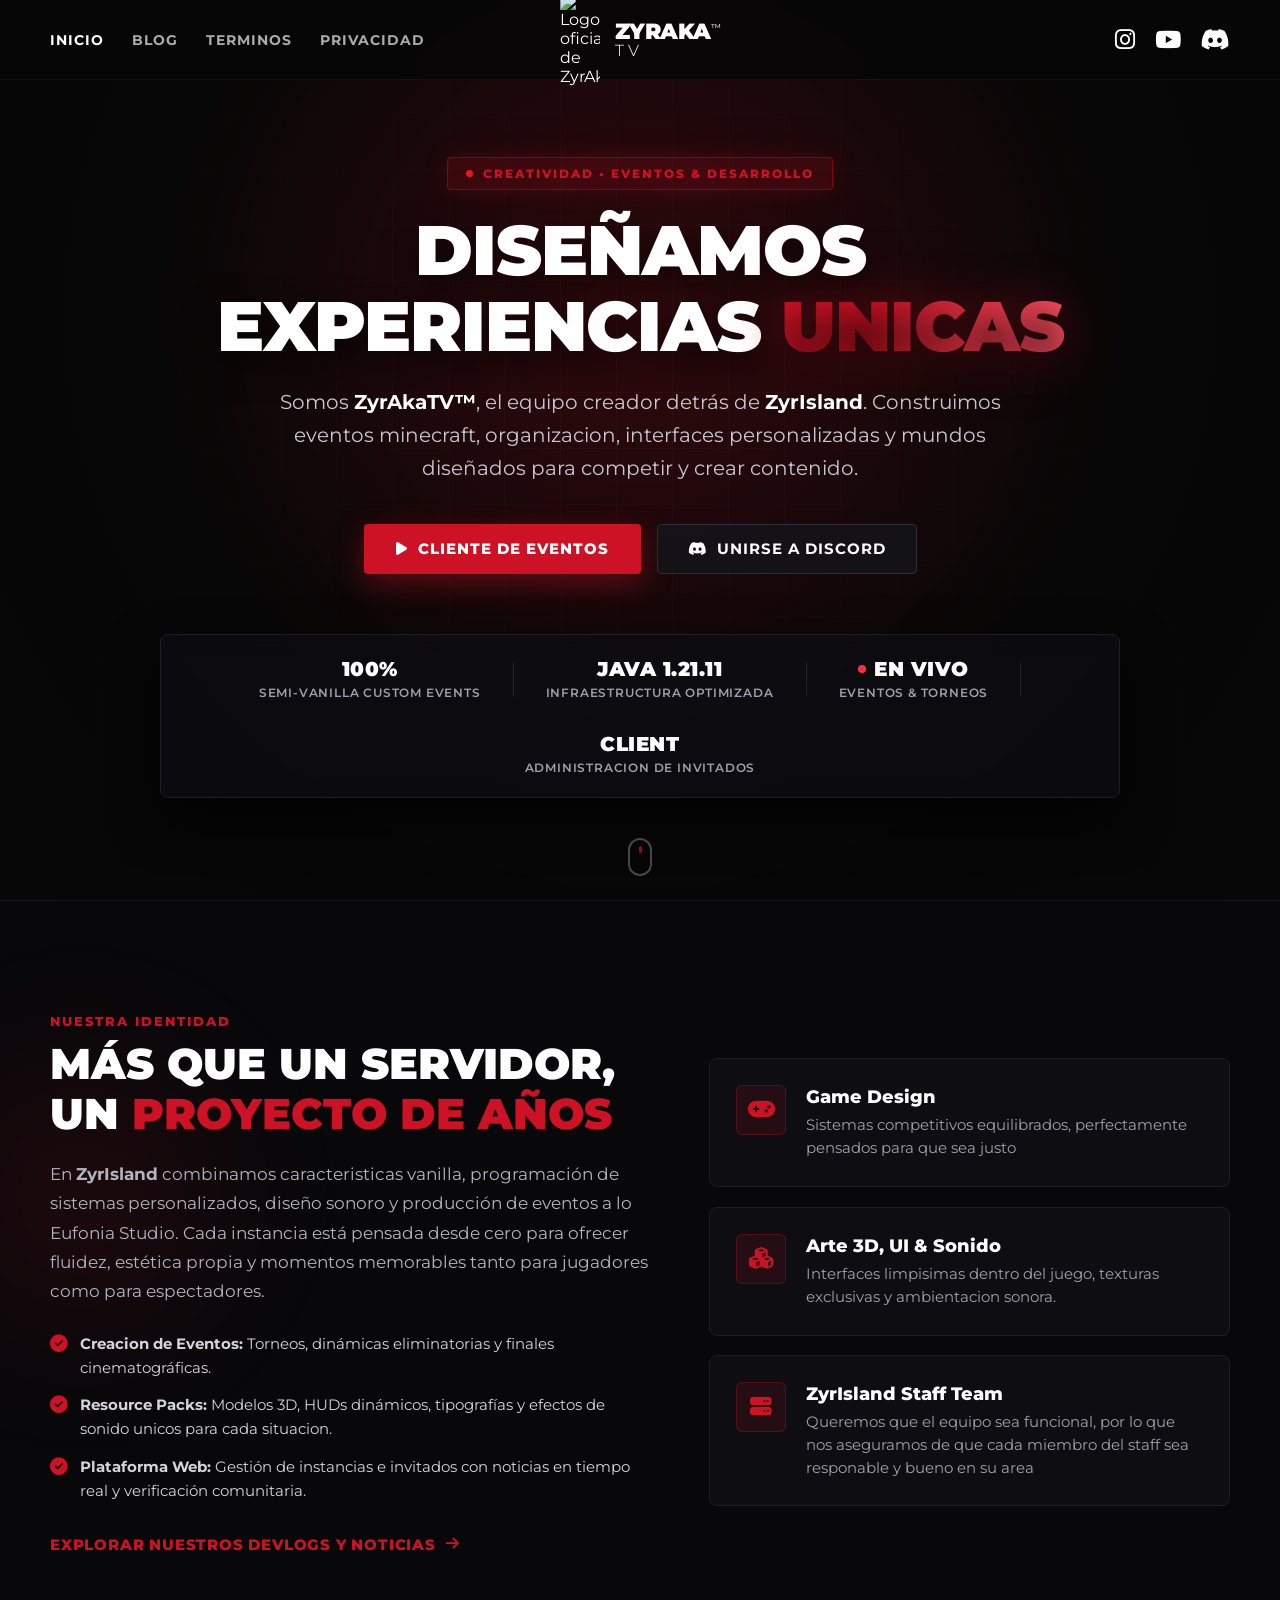
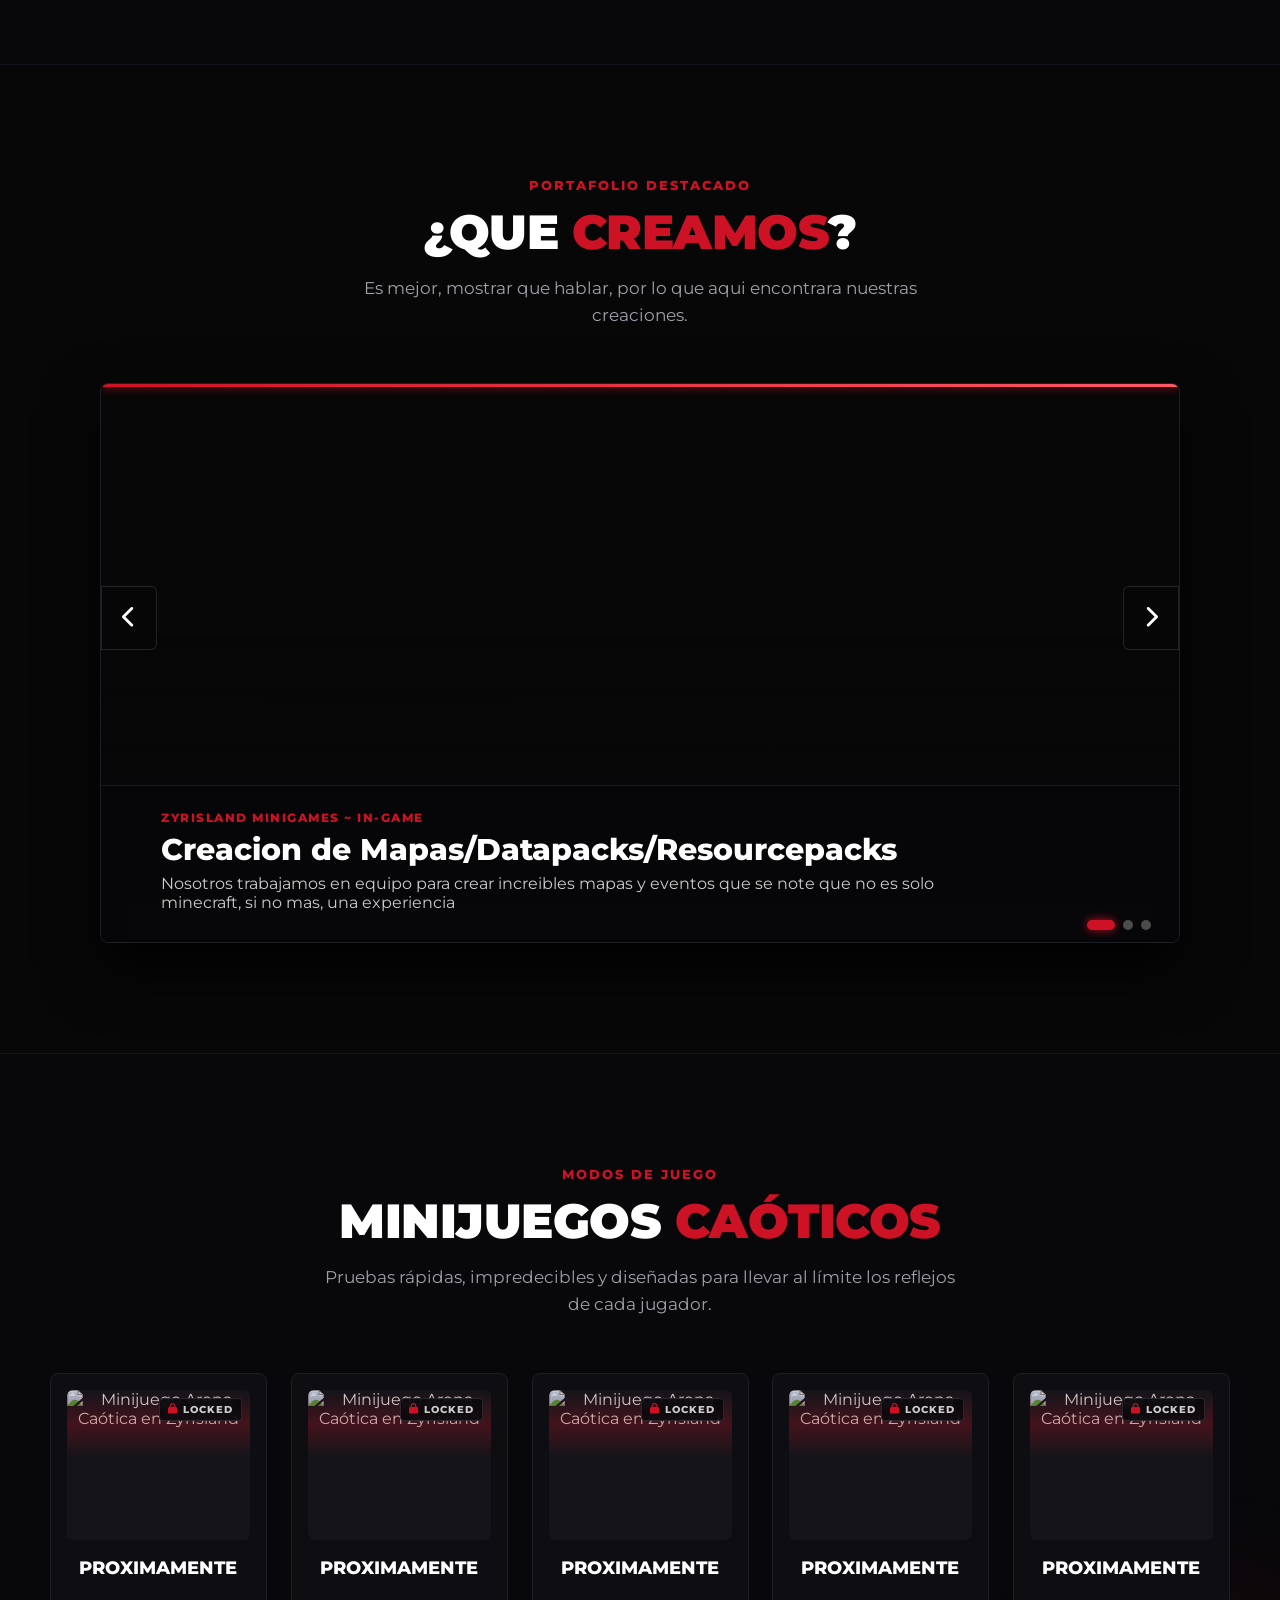
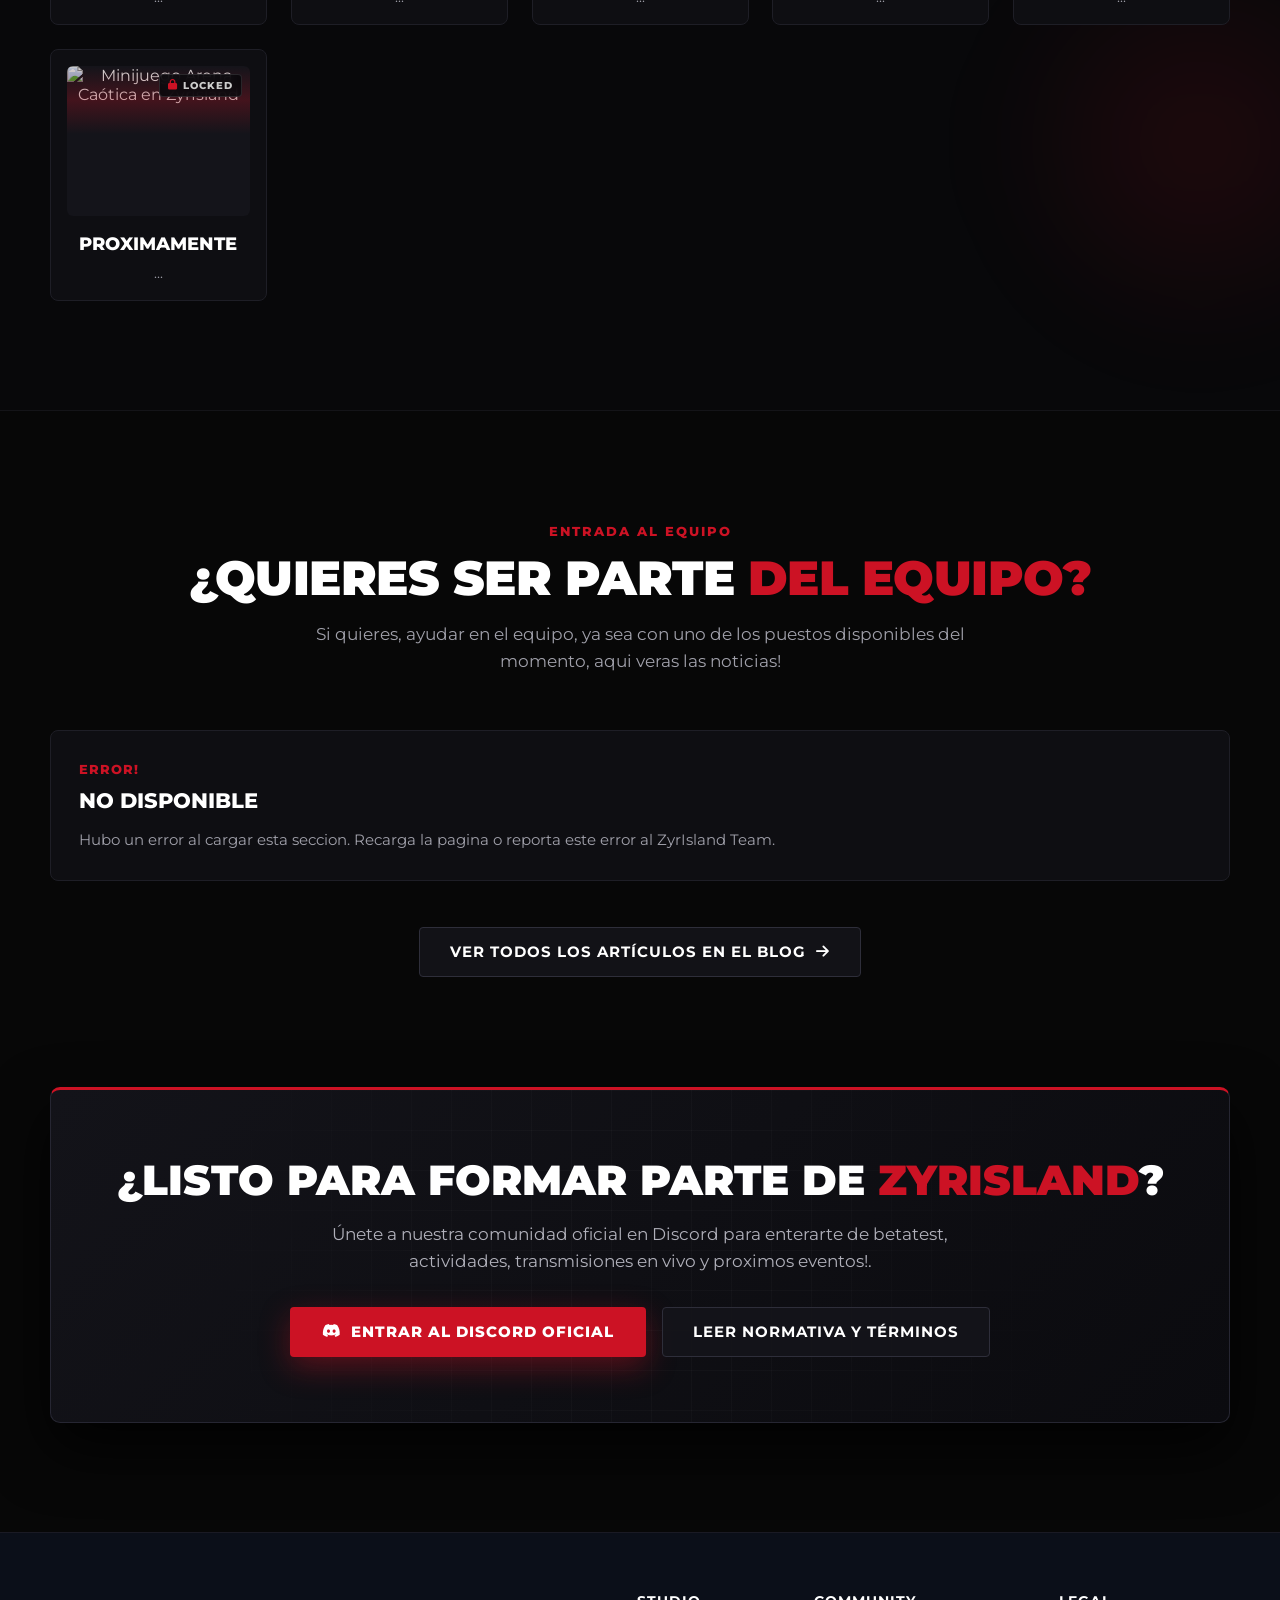
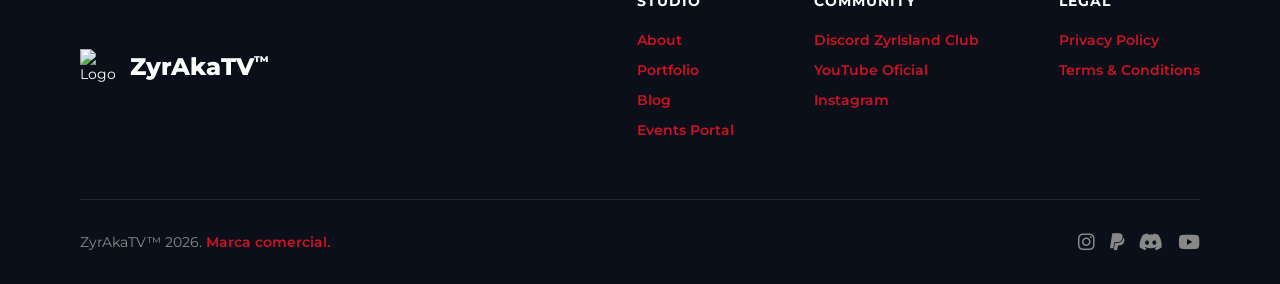
==== commit fa4e6cd4: "Update index.html" ====
--- a/index.html
+++ b/index.html
@@ -590,19 +590,9 @@
         async function loadNews() {
             const fallbackNews = [
                 {
-                    fecha: "NOVIEMBRE 2026",
-                    titulo: "Nueva Arquitectura Web de ZyrIsland",
-                    descripcion: "Renovamos nuestro portal principal, el sistema de blogs y la plataforma de eventos para toda la comunidad."
-                },
-                {
-                    fecha: "NOVIEMBRE 2026",
-                    titulo: "Eufonia Client & Instancias Oficiales",
-                    descripcion: "Accede de forma rápida y segura a los modpacks y eventos privados desde app.zyrisland.net."
-                },
-                {
-                    fecha: "NOVIEMBRE 2026",
-                    titulo: "Convocatoria Abierta en Discord",
-                    descripcion: "Únete al servidor oficial para participar en las próximas pruebas de minijuegos caóticos."
+                    fecha: "ERROR!",
+                    titulo: "NO DISPONIBLE",
+                    descripcion: "Hubo un error al cargar esta seccion. Recarga la pagina o reporta este error al ZyrIsland Team."
                 }
             ];
 
--- a/css/home.css
+++ b/css/home.css
@@ -0,0 +1,1330 @@
+@import url('https://fonts.googleapis.com/css2?family=Montserrat:wght@300;400;600;700;800;900&display=swap');
+
+:root {
+    --bg-dark: #070707;
+    --bg-elevated: #0e0e12;
+    --border-subtle: #1e1e26;
+    --text-main: #ffffff;
+    --text-muted: #a0a0aa;
+    --accent-red: #cc1224;
+    --accent-red-hover: #e61529;
+}
+
+* {
+    box-sizing: border-box;
+}
+
+html {
+    scroll-behavior: smooth;
+}
+
+body {
+    margin: 0;
+    padding: 0;
+    background-color: var(--bg-dark);
+    color: var(--text-main);
+    font-family: 'Montserrat', sans-serif;
+    overflow-x: hidden;
+}
+
+.highlight {
+    color: var(--accent-red);
+}
+
+.scroll-progress-track {
+    position: fixed;
+    top: 80px;
+    left: 0;
+    width: 100%;
+    height: 2px;
+    background: transparent;
+    z-index: 1001;
+    pointer-events: none;
+}
+
+.scroll-progress-bar {
+    height: 100%;
+    width: 0%;
+    background: linear-gradient(90deg, #8f0b18, var(--accent-red), #ff4d5e);
+    box-shadow: 0 0 12px rgba(230, 21, 41, 0.85);
+    transition: width 0.08s linear;
+}
+
+.navbar {
+    position: fixed;
+    top: 0;
+    width: 100%;
+    height: 80px;
+    background-color: rgba(7, 7, 7, 0.9);
+    backdrop-filter: blur(10px);
+    display: flex;
+    justify-content: space-between;
+    align-items: center;
+    padding: 0 50px;
+    z-index: 1000;
+    border-bottom: 1px solid rgba(255, 255, 255, 0.05);
+}
+
+.nav-left, .nav-center, .nav-right {
+    flex: 1;
+    display: flex;
+    align-items: center;
+}
+
+.nav-left { justify-content: flex-start; gap: 28px; }
+.nav-center { justify-content: center; gap: 15px; text-decoration: none; color: #fff; }
+.nav-right { justify-content: flex-end; gap: 20px; }
+
+.nav-link {
+    color: #aaa;
+    text-decoration: none;
+    font-weight: 700;
+    font-size: 0.88rem;
+    text-transform: uppercase;
+    letter-spacing: 1px;
+    transition: color 0.3s;
+}
+
+.nav-link:hover, .nav-link.active {
+    color: #ffffff;
+}
+
+.brand-logo { width: 40px; height: auto; }
+.brand-text { display: flex; flex-direction: column; line-height: 1; }
+.brand-title { font-weight: 900; font-size: 1.4rem; letter-spacing: -0.5px; }
+.trademark { font-size: 0.6rem; font-weight: 400; }
+.brand-subtitle { font-weight: 300; font-size: 1rem; letter-spacing: 4px; color: #ffffff; }
+
+.social-icon {
+    color: #fff;
+    font-size: 1.45rem;
+    text-decoration: none;
+    transition: color 0.3s, transform 0.3s;
+}
+
+.social-icon:hover {
+    color: var(--accent-red);
+    transform: translateY(-3px);
+}
+
+@keyframes heroKenBurns {
+    0% { transform: scale(1) translate3d(0, 0, 0); }
+    50% { transform: scale(1.08) translate3d(-1%, -1%, 0); }
+    100% { transform: scale(1) translate3d(0, 0, 0); }
+}
+
+@keyframes gridDrift {
+    0% { background-position: 0 0, 0 0; }
+    100% { background-position: 56px 56px, 56px 56px; }
+}
+
+@keyframes heroStaggerIn {
+    0% {
+        opacity: 0;
+        transform: translateY(28px) scale(0.98);
+        filter: blur(6px);
+    }
+    100% {
+        opacity: 1;
+        transform: translateY(0) scale(1);
+        filter: blur(0);
+    }
+}
+
+@keyframes crimsonShimmer {
+    0% { background-position: 0% 50%; }
+    50% { background-position: 100% 50%; }
+    100% { background-position: 0% 50%; }
+}
+
+@keyframes pulseRadar {
+    0% {
+        transform: scale(0.95);
+        box-shadow: 0 0 0 0 rgba(230, 21, 41, 0.75);
+    }
+    70% {
+        transform: scale(1);
+        box-shadow: 0 0 0 9px rgba(230, 21, 41, 0);
+    }
+    100% {
+        transform: scale(0.95);
+        box-shadow: 0 0 0 0 rgba(230, 21, 41, 0);
+    }
+}
+
+@keyframes mouseScrollWheel {
+    0% { opacity: 1; transform: translateY(0); }
+    100% { opacity: 0; transform: translateY(11px); }
+}
+
+@keyframes holoSweep {
+    0% { transform: translateY(-100%); }
+    100% { transform: translateY(220%); }
+}
+
+@keyframes orbFloat {
+    0%, 100% { transform: translate3d(0, 0, 0) scale(1); }
+    50% { transform: translate3d(20px, -25px, 0) scale(1.08); }
+}
+
+.reveal-item {
+    opacity: 0;
+    transition:
+        opacity 0.75s cubic-bezier(0.16, 1, 0.3, 1) var(--stagger, 0s),
+        transform 0.75s cubic-bezier(0.16, 1, 0.3, 1) var(--stagger, 0s),
+        filter 0.75s cubic-bezier(0.16, 1, 0.3, 1) var(--stagger, 0s);
+    will-change: opacity, transform;
+}
+
+.reveal-item[data-reveal="up"] {
+    transform: translateY(34px);
+}
+
+.reveal-item[data-reveal="left"] {
+    transform: translateX(-36px);
+}
+
+.reveal-item[data-reveal="right"] {
+    transform: translateX(36px);
+}
+
+.reveal-item[data-reveal="scale"] {
+    transform: scale(0.95) translateY(20px);
+}
+
+.reveal-item.is-visible {
+    opacity: 1;
+    transform: translate3d(0, 0, 0) scale(1);
+    filter: blur(0);
+}
+
+.spotlight-surface {
+    position: relative;
+    overflow: hidden;
+}
+
+.spotlight-surface::before {
+    content: "";
+    position: absolute;
+    inset: 0;
+    background: radial-gradient(
+        420px circle at var(--mouse-x, -500px) var(--mouse-y, -500px),
+        rgba(204, 18, 36, 0.14),
+        transparent 60%
+    );
+    opacity: 0;
+    transition: opacity 0.35s ease;
+    pointer-events: none;
+    z-index: 1;
+}
+
+.spotlight-surface:hover::before {
+    opacity: 1;
+}
+
+.spotlight-surface > * {
+    position: relative;
+    z-index: 2;
+}
+
+.hero-section {
+    position: relative;
+    width: 100%;
+    min-height: 100vh;
+    padding: 150px 20px 95px 20px;
+    display: flex;
+    align-items: center;
+    justify-content: center;
+    text-align: center;
+    overflow: hidden;
+}
+
+.hero-bg-zoom {
+    position: absolute;
+    inset: -2%;
+    background-image: url('https://cdn.discordapp.com/attachments/1435007456987058352/1568479295989616730/null_background.jpg');
+    background-size: cover;
+    background-position: center;
+    animation: heroKenBurns 24s ease-in-out infinite;
+    z-index: 0;
+    will-change: transform;
+}
+
+.hero-grid-overlay {
+    position: absolute;
+    inset: 0;
+    background-image:
+        linear-gradient(to right, rgba(255, 255, 255, 0.035) 1px, transparent 1px),
+        linear-gradient(to bottom, rgba(255, 255, 255, 0.035) 1px, transparent 1px);
+    background-size: 56px 56px;
+    mask-image: radial-gradient(circle at 50% 45%, rgba(0, 0, 0, 0.85) 15%, transparent 75%);
+    -webkit-mask-image: radial-gradient(circle at 50% 45%, rgba(0, 0, 0, 0.85) 15%, transparent 75%);
+    animation: gridDrift 18s linear infinite;
+    z-index: 1;
+    pointer-events: none;
+}
+
+.hero-particles {
+    position: absolute;
+    inset: 0;
+    width: 100%;
+    height: 100%;
+    z-index: 1;
+    pointer-events: none;
+}
+
+.hero-gradient {
+    position: absolute;
+    inset: 0;
+    background: radial-gradient(circle at 50% 35%, rgba(204, 18, 36, 0.22) 0%, rgba(7, 7, 7, 0.82) 56%, #070707 100%);
+    z-index: 2;
+}
+
+.hero-container {
+    position: relative;
+    z-index: 3;
+    max-width: 960px;
+    margin: 0 auto;
+}
+
+.hero-anim {
+    opacity: 0;
+    animation: heroStaggerIn 0.85s cubic-bezier(0.16, 1, 0.3, 1) var(--hero-delay, 0s) forwards;
+}
+
+.hero-kicker {
+    display: inline-flex;
+    align-items: center;
+    gap: 10px;
+    background-color: rgba(204, 18, 36, 0.16);
+    border: 1px solid rgba(204, 18, 36, 0.42);
+    color: var(--accent-red);
+    font-size: 0.78rem;
+    font-weight: 800;
+    letter-spacing: 2px;
+    padding: 8px 18px;
+    border-radius: 4px;
+    margin-bottom: 22px;
+    box-shadow: 0 0 25px rgba(204, 18, 36, 0.18);
+}
+
+.kicker-pulse-dot {
+    width: 7px;
+    height: 7px;
+    border-radius: 50%;
+    background-color: var(--accent-red-hover);
+    animation: pulseRadar 2s infinite;
+}
+
+.hero-container h1 {
+    font-size: clamp(2.4rem, 5.5vw, 4.4rem);
+    font-weight: 900;
+    margin: 0 0 22px 0;
+    line-height: 1.08;
+    letter-spacing: -1px;
+    text-transform: uppercase;
+    text-shadow: 0 12px 35px rgba(0, 0, 0, 0.7);
+}
+
+.shimmer-text {
+    background: linear-gradient(110deg, #cc1224 15%, #ff4f61 45%, #cc1224 75%);
+    background-size: 220% auto;
+    -webkit-background-clip: text;
+    background-clip: text;
+    color: transparent;
+    animation: crimsonShimmer 4.5s ease-in-out infinite;
+    filter: drop-shadow(0 0 22px rgba(204, 18, 36, 0.38));
+}
+
+.hero-lead {
+    font-size: clamp(1.02rem, 1.8vw, 1.22rem);
+    color: #c8c8d2;
+    font-weight: 400;
+    line-height: 1.7;
+    max-width: 760px;
+    margin: 0 auto 38px auto;
+}
+
+.hero-lead strong {
+    color: #ffffff;
+    font-weight: 700;
+}
+
+.hero-cta-group {
+    display: flex;
+    justify-content: center;
+    align-items: center;
+    gap: 16px;
+    flex-wrap: wrap;
+    margin-bottom: 60px;
+}
+
+.btn-glow-sweep {
+    position: relative;
+    overflow: hidden;
+}
+
+.btn-glow-sweep::after {
+    content: "";
+    position: absolute;
+    top: -50%;
+    left: -75%;
+    width: 50%;
+    height: 200%;
+    background: linear-gradient(
+        120deg,
+        transparent,
+        rgba(255, 255, 255, 0.28),
+        transparent
+    );
+    transform: rotate(22deg);
+    transition: left 0.65s cubic-bezier(0.16, 1, 0.3, 1);
+    pointer-events: none;
+}
+
+.btn-glow-sweep:hover::after {
+    left: 135%;
+}
+
+.btn-primary {
+    background-color: var(--accent-red);
+    color: #ffffff;
+    text-decoration: none;
+    padding: 16px 32px;
+    font-size: 0.92rem;
+    font-weight: 800;
+    text-transform: uppercase;
+    letter-spacing: 1px;
+    border-radius: 4px;
+    display: inline-flex;
+    align-items: center;
+    gap: 10px;
+    box-shadow: 0 10px 30px rgba(204, 18, 36, 0.38);
+    transition: background-color 0.25s, transform 0.25s cubic-bezier(0.16, 1, 0.3, 1), box-shadow 0.25s;
+}
+
+.btn-primary:hover {
+    background-color: var(--accent-red-hover);
+    transform: translateY(-3px) scale(1.02);
+    box-shadow: 0 16px 40px rgba(230, 21, 41, 0.58);
+}
+
+.btn-secondary {
+    background-color: rgba(20, 20, 26, 0.9);
+    color: #ffffff;
+    text-decoration: none;
+    padding: 15px 30px;
+    font-size: 0.92rem;
+    font-weight: 700;
+    text-transform: uppercase;
+    letter-spacing: 1px;
+    border-radius: 4px;
+    border: 1px solid #2e2e3a;
+    display: inline-flex;
+    align-items: center;
+    gap: 10px;
+    transition: border-color 0.25s, background-color 0.25s, transform 0.25s cubic-bezier(0.16, 1, 0.3, 1), box-shadow 0.25s;
+}
+
+.btn-secondary:hover {
+    border-color: var(--accent-red);
+    background-color: #181820;
+    transform: translateY(-3px);
+    box-shadow: 0 12px 30px rgba(0, 0, 0, 0.65);
+}
+
+.hero-stats-bar {
+    display: flex;
+    justify-content: center;
+    align-items: center;
+    gap: 32px;
+    flex-wrap: wrap;
+    background-color: rgba(14, 14, 18, 0.85);
+    backdrop-filter: blur(12px);
+    border: 1px solid var(--border-subtle);
+    border-radius: 8px;
+    padding: 22px 35px;
+    box-shadow: 0 20px 50px rgba(0, 0, 0, 0.65);
+    transition: border-color 0.35s ease;
+}
+
+.hero-stats-bar:hover {
+    border-color: rgba(204, 18, 36, 0.45);
+}
+
+.stat-item {
+    display: flex;
+    flex-direction: column;
+    align-items: center;
+    gap: 4px;
+    transition: transform 0.25s ease;
+}
+
+.stat-item:hover {
+    transform: translateY(-2px);
+}
+
+.stat-item strong {
+    font-size: 1.25rem;
+    font-weight: 900;
+    color: #ffffff;
+    letter-spacing: 0.5px;
+}
+
+.live-status-word {
+    display: inline-flex;
+    align-items: center;
+    gap: 8px;
+}
+
+.live-beacon {
+    width: 8px;
+    height: 8px;
+    border-radius: 50%;
+    background-color: #ff2e42;
+    animation: pulseRadar 1.8s infinite;
+}
+
+.stat-item span {
+    font-size: 0.78rem;
+    font-weight: 600;
+    color: var(--text-muted);
+    text-transform: uppercase;
+    letter-spacing: 0.8px;
+}
+
+.stat-divider {
+    width: 1px;
+    height: 34px;
+    background-color: rgba(255, 255, 255, 0.1);
+}
+
+.hero-scroll-cue {
+    position: absolute;
+    bottom: 24px;
+    left: 50%;
+    transform: translateX(-50%);
+    z-index: 4;
+    opacity: 0.65;
+    transition: opacity 0.3s, transform 0.3s;
+}
+
+.hero-scroll-cue:hover {
+    opacity: 1;
+    transform: translateX(-50%) translateY(3px);
+}
+
+.mouse-outline {
+    display: flex;
+    justify-content: center;
+    width: 24px;
+    height: 38px;
+    border: 2px solid rgba(255, 255, 255, 0.4);
+    border-radius: 14px;
+    padding-top: 6px;
+}
+
+.mouse-wheel {
+    width: 3px;
+    height: 7px;
+    border-radius: 2px;
+    background-color: var(--accent-red);
+    animation: mouseScrollWheel 1.6s ease-in-out infinite;
+}
+
+.section-container {
+    position: relative;
+    z-index: 2;
+    max-width: 1240px;
+    margin: 0 auto;
+    padding: 0 30px;
+}
+
+.ambient-orb {
+    position: absolute;
+    width: 440px;
+    height: 440px;
+    border-radius: 50%;
+    background: radial-gradient(circle, rgba(204, 18, 36, 0.12) 0%, transparent 70%);
+    filter: blur(40px);
+    pointer-events: none;
+    animation: orbFloat 12s ease-in-out infinite;
+    z-index: 0;
+}
+
+.orb-red-left {
+    top: 10%;
+    left: -140px;
+}
+
+.orb-red-right {
+    bottom: 5%;
+    right: -140px;
+    animation-delay: -5s;
+}
+
+.section-tag {
+    display: inline-block;
+    color: var(--accent-red);
+    font-size: 0.8rem;
+    font-weight: 800;
+    letter-spacing: 2px;
+    text-transform: uppercase;
+    margin-bottom: 10px;
+}
+
+.section-header-center {
+    text-align: center;
+    margin-bottom: 55px;
+}
+
+.section-title {
+    font-size: clamp(2rem, 4vw, 3rem);
+    font-weight: 900;
+    margin: 0 0 14px 0;
+    letter-spacing: -0.5px;
+    text-transform: uppercase;
+}
+
+.section-subtitle {
+    color: var(--text-muted);
+    font-size: 1.05rem;
+    max-width: 650px;
+    margin: 0 auto;
+    line-height: 1.6;
+}
+
+.about-section {
+    position: relative;
+    padding: 110px 0;
+    border-top: 1px solid #141418;
+    background-color: #08080a;
+    overflow: hidden;
+}
+
+.split-layout {
+    display: grid;
+    grid-template-columns: 1.15fr 1fr;
+    gap: 60px;
+    align-items: center;
+}
+
+.about-text h2 {
+    font-size: clamp(1.9rem, 3.5vw, 2.7rem);
+    font-weight: 900;
+    line-height: 1.15;
+    margin: 0 0 22px 0;
+}
+
+.about-text p {
+    color: #b4b4be;
+    font-size: 1.04rem;
+    line-height: 1.75;
+    margin: 0 0 26px 0;
+}
+
+.feature-checklist {
+    list-style: none;
+    padding: 0;
+    margin: 0 0 32px 0;
+    display: flex;
+    flex-direction: column;
+    gap: 14px;
+}
+
+.feature-checklist li {
+    display: flex;
+    align-items: flex-start;
+    gap: 12px;
+    color: #d4d4dc;
+    font-size: 0.96rem;
+    line-height: 1.55;
+    transition: transform 0.25s ease, color 0.25s ease;
+}
+
+.feature-checklist li:hover {
+    transform: translateX(5px);
+    color: #ffffff;
+}
+
+.feature-checklist i {
+    color: var(--accent-red);
+    font-size: 1.1rem;
+    margin-top: 3px;
+    transition: transform 0.25s ease, text-shadow 0.25s ease;
+}
+
+.feature-checklist li:hover i {
+    transform: scale(1.2);
+    text-shadow: 0 0 12px rgba(230, 21, 41, 0.8);
+}
+
+.inline-cta {
+    display: inline-flex;
+    align-items: center;
+    gap: 10px;
+    color: var(--accent-red);
+    font-weight: 800;
+    font-size: 0.92rem;
+    text-transform: uppercase;
+    letter-spacing: 0.8px;
+    text-decoration: none;
+    transition: gap 0.25s, filter 0.25s;
+}
+
+.inline-cta i {
+    transition: transform 0.25s ease;
+}
+
+.inline-cta:hover {
+    gap: 15px;
+    filter: brightness(1.25);
+}
+
+.inline-cta:hover i {
+    transform: translateX(3px);
+}
+
+.about-cards-stack {
+    display: flex;
+    flex-direction: column;
+    gap: 20px;
+}
+
+.pillar-card {
+    background-color: var(--bg-elevated);
+    border: 1px solid var(--border-subtle);
+    border-radius: 8px;
+    padding: 26px;
+    display: flex;
+    align-items: flex-start;
+    gap: 20px;
+    transition: transform 0.3s cubic-bezier(0.16, 1, 0.3, 1), border-color 0.3s, box-shadow 0.3s;
+}
+
+.pillar-card::after {
+    content: "";
+    position: absolute;
+    left: 0;
+    top: 18%;
+    bottom: 18%;
+    width: 3px;
+    background: var(--accent-red);
+    border-radius: 0 3px 3px 0;
+    transform: scaleY(0);
+    transition: transform 0.3s cubic-bezier(0.16, 1, 0.3, 1);
+}
+
+.pillar-card:hover {
+    border-color: var(--accent-red);
+    box-shadow: 0 18px 40px rgba(0, 0, 0, 0.75);
+}
+
+.pillar-card:hover::after {
+    transform: scaleY(1);
+}
+
+.pillar-icon {
+    width: 50px;
+    height: 50px;
+    border-radius: 6px;
+    background-color: rgba(204, 18, 36, 0.12);
+    border: 1px solid rgba(204, 18, 36, 0.3);
+    color: var(--accent-red);
+    display: flex;
+    align-items: center;
+    justify-content: center;
+    font-size: 1.35rem;
+    flex-shrink: 0;
+    transition: transform 0.35s cubic-bezier(0.16, 1, 0.3, 1), background-color 0.3s, color 0.3s, box-shadow 0.3s;
+}
+
+.pillar-card:hover .pillar-icon {
+    background-color: var(--accent-red);
+    color: #ffffff;
+    transform: scale(1.08) rotate(-4deg);
+    box-shadow: 0 0 22px rgba(204, 18, 36, 0.55);
+}
+
+.pillar-card h3 {
+    margin: 0 0 6px 0;
+    font-size: 1.15rem;
+    font-weight: 800;
+}
+
+.pillar-card p {
+    margin: 0;
+    color: var(--text-muted);
+    font-size: 0.92rem;
+    line-height: 1.55;
+}
+
+.showcase-section {
+    padding: 110px 0;
+    background-color: var(--bg-dark);
+    border-top: 1px solid #141418;
+}
+
+.slider-container {
+    position: relative;
+    max-width: 1080px;
+    height: 560px;
+    margin: 0 auto;
+    overflow: hidden;
+    border-radius: 8px;
+    border: 1px solid var(--border-subtle);
+    box-shadow: 0 25px 60px rgba(0, 0, 0, 0.85);
+    transition: border-color 0.35s ease, box-shadow 0.35s ease;
+}
+
+.slider-container:hover {
+    border-color: rgba(204, 18, 36, 0.5);
+    box-shadow: 0 30px 70px rgba(0, 0, 0, 0.92), 0 0 35px rgba(204, 18, 36, 0.14);
+}
+
+.slider-progress-track {
+    position: absolute;
+    top: 0;
+    left: 0;
+    width: 100%;
+    height: 3px;
+    background: rgba(255, 255, 255, 0.08);
+    z-index: 15;
+}
+
+.slider-progress-fill {
+    height: 100%;
+    width: 0%;
+    background: linear-gradient(90deg, var(--accent-red), #ff5969);
+    box-shadow: 0 0 10px rgba(230, 21, 41, 0.9);
+}
+
+.slide {
+    position: absolute;
+    inset: 0;
+    opacity: 0;
+    visibility: hidden;
+    transition: opacity 0.85s cubic-bezier(0.16, 1, 0.3, 1), visibility 0.85s;
+}
+
+.slide.active {
+    opacity: 1;
+    visibility: visible;
+    z-index: 5;
+}
+
+.slide-bg {
+    position: absolute;
+    inset: 0;
+    background-size: cover;
+    background-position: center;
+    transform: scale(1.09);
+    transition: transform 10s ease-out;
+}
+
+.slide.active .slide-bg {
+    transform: scale(1);
+}
+
+.slide-vignette {
+    position: absolute;
+    inset: 0;
+    background: linear-gradient(to top, rgba(7, 7, 10, 0.85) 0%, transparent 55%);
+    pointer-events: none;
+}
+
+.slide-info {
+    position: absolute;
+    bottom: 0;
+    left: 0;
+    width: 100%;
+    min-height: 27%;
+    background-color: rgba(7, 7, 10, 0.86);
+    backdrop-filter: blur(10px);
+    border-top: 1px solid rgba(255, 255, 255, 0.08);
+    display: flex;
+    flex-direction: column;
+    justify-content: center;
+    padding: 24px 60px 30px 60px;
+}
+
+.slide-tag,
+.slide-info h3,
+.slide-info p {
+    opacity: 0;
+    transform: translateY(14px);
+    transition: opacity 0.55s ease, transform 0.55s cubic-bezier(0.16, 1, 0.3, 1);
+}
+
+.slide.active .slide-tag {
+    opacity: 1;
+    transform: translateY(0);
+    transition-delay: 0.15s;
+}
+
+.slide.active .slide-info h3 {
+    opacity: 1;
+    transform: translateY(0);
+    transition-delay: 0.26s;
+}
+
+.slide.active .slide-info p {
+    opacity: 1;
+    transform: translateY(0);
+    transition-delay: 0.36s;
+}
+
+.slide-tag {
+    color: var(--accent-red);
+    font-size: 0.75rem;
+    font-weight: 800;
+    letter-spacing: 1.5px;
+    text-transform: uppercase;
+    margin-bottom: 6px;
+}
+
+.slide-info h3 {
+    margin: 0 0 6px 0;
+    font-size: 1.9rem;
+    font-weight: 800;
+    color: #fff;
+}
+
+.slide-info p {
+    margin: 0;
+    color: #ccc;
+    font-size: 1rem;
+    max-width: 780px;
+}
+
+.slider-btn {
+    position: absolute;
+    top: 42%;
+    transform: translateY(-50%);
+    background: rgba(7, 7, 7, 0.75);
+    backdrop-filter: blur(6px);
+    border: 1px solid rgba(255, 255, 255, 0.12);
+    color: white;
+    font-size: 1.4rem;
+    padding: 18px 20px;
+    cursor: pointer;
+    z-index: 12;
+    transition: background 0.25s, border-color 0.25s, transform 0.2s;
+}
+
+.slider-btn:hover {
+    background: var(--accent-red);
+    border-color: var(--accent-red);
+    transform: translateY(-50%) scale(1.06);
+}
+
+.prev-btn { left: 0; border-radius: 0 6px 6px 0; }
+.next-btn { right: 0; border-radius: 6px 0 0 6px; }
+
+.slider-dots {
+    position: absolute;
+    bottom: 12px;
+    right: 28px;
+    display: flex;
+    align-items: center;
+    gap: 8px;
+    z-index: 12;
+}
+
+.slider-dot {
+    width: 10px;
+    height: 10px;
+    border-radius: 99px;
+    border: none;
+    background: rgba(255, 255, 255, 0.28);
+    cursor: pointer;
+    padding: 0;
+    transition: width 0.35s cubic-bezier(0.16, 1, 0.3, 1), background-color 0.3s;
+}
+
+.slider-dot.active {
+    width: 28px;
+    background: var(--accent-red);
+    box-shadow: 0 0 10px rgba(230, 21, 41, 0.8);
+}
+
+.minigames-section {
+    position: relative;
+    padding: 110px 0;
+    background-color: #08080a;
+    border-top: 1px solid #141418;
+    overflow: hidden;
+}
+
+.minigames-grid {
+    display: grid;
+    grid-template-columns: repeat(auto-fit, minmax(210px, 1fr));
+    gap: 24px;
+}
+
+.minigame-card {
+    background-color: var(--bg-elevated);
+    border: 1px solid var(--border-subtle);
+    border-radius: 8px;
+    padding: 16px;
+    display: flex;
+    flex-direction: column;
+    text-align: center;
+    transition: transform 0.3s cubic-bezier(0.16, 1, 0.3, 1), border-color 0.3s, box-shadow 0.3s;
+}
+
+.minigame-card:hover {
+    border-color: var(--accent-red);
+    box-shadow: 0 18px 40px rgba(0, 0, 0, 0.78), 0 0 25px rgba(204, 18, 36, 0.16);
+}
+
+.minigame-img-container {
+    position: relative;
+    width: 100%;
+    height: 150px;
+    border-radius: 6px;
+    overflow: hidden;
+    margin-bottom: 16px;
+    background-color: #14141a;
+}
+
+.minigame-img-container img {
+    width: 100%;
+    height: 100%;
+    object-fit: cover;
+    filter: brightness(0.82);
+    transition: transform 0.5s cubic-bezier(0.16, 1, 0.3, 1), filter 0.35s ease;
+}
+
+.minigame-card:hover .minigame-img-container img {
+    transform: scale(1.1);
+    filter: brightness(1);
+}
+
+.holo-scanline {
+    position: absolute;
+    left: 0;
+    top: 0;
+    width: 100%;
+    height: 45%;
+    background: linear-gradient(to bottom, transparent, rgba(204, 18, 36, 0.26), transparent);
+    animation: holoSweep 4.2s linear infinite;
+    pointer-events: none;
+}
+
+.minigame-badge {
+    position: absolute;
+    top: 8px;
+    right: 8px;
+    background: rgba(7, 7, 10, 0.84);
+    backdrop-filter: blur(4px);
+    border: 1px solid rgba(255, 255, 255, 0.12);
+    color: #ccc;
+    font-size: 0.65rem;
+    font-weight: 800;
+    letter-spacing: 1px;
+    padding: 4px 8px;
+    border-radius: 4px;
+    display: inline-flex;
+    align-items: center;
+    gap: 5px;
+    transition: border-color 0.3s, color 0.3s;
+}
+
+.minigame-card:hover .minigame-badge {
+    border-color: var(--accent-red);
+    color: #fff;
+}
+
+.minigame-badge i {
+    color: var(--accent-red);
+}
+
+.minigame-title {
+    font-size: 1.15rem;
+    font-weight: 800;
+    margin: 0 0 8px 0;
+    color: #fff;
+    transition: color 0.25s;
+}
+
+.minigame-card:hover .minigame-title {
+    color: #ffccd1;
+}
+
+.minigame-desc {
+    font-size: 0.86rem;
+    color: var(--text-muted);
+    line-height: 1.5;
+    margin: 0;
+}
+
+.news-section {
+    padding: 110px 0;
+    background-color: var(--bg-dark);
+    border-top: 1px solid #141418;
+}
+
+.news-grid {
+    display: grid;
+    grid-template-columns: repeat(auto-fit, minmax(310px, 1fr));
+    gap: 28px;
+}
+
+.news-card {
+    background-color: var(--bg-elevated);
+    border: 1px solid var(--border-subtle);
+    border-radius: 8px;
+    padding: 28px;
+    transition: transform 0.3s cubic-bezier(0.16, 1, 0.3, 1), border-color 0.3s, box-shadow 0.3s;
+}
+
+.news-card:hover {
+    border-color: var(--accent-red);
+    box-shadow: 0 18px 40px rgba(0, 0, 0, 0.75);
+}
+
+.news-date {
+    color: var(--accent-red);
+    font-size: 0.8rem;
+    font-weight: 800;
+    letter-spacing: 1px;
+    text-transform: uppercase;
+    margin-bottom: 10px;
+    display: inline-block;
+}
+
+.news-title {
+    font-size: 1.3rem;
+    margin: 0 0 14px 0;
+    font-weight: 800;
+    line-height: 1.3;
+    transition: color 0.25s;
+}
+
+.news-card:hover .news-title {
+    color: #fff;
+}
+
+.news-desc {
+    color: var(--text-muted);
+    font-size: 0.95rem;
+    line-height: 1.6;
+    margin: 0;
+}
+
+.news-footer-cta {
+    text-align: center;
+    margin-top: 45px;
+}
+
+.cta-banner-section {
+    padding: 0 30px 110px 30px;
+}
+
+.cta-banner-box {
+    position: relative;
+    max-width: 1180px;
+    margin: 0 auto;
+    background: linear-gradient(135deg, #131319 0%, #0b0b0f 100%);
+    border: 1px solid #262632;
+    border-top: 3px solid var(--accent-red);
+    border-radius: 10px;
+    padding: 65px 40px;
+    text-align: center;
+    box-shadow: 0 25px 60px rgba(0, 0, 0, 0.8);
+    transition: border-color 0.35s ease, box-shadow 0.35s ease;
+}
+
+.cta-banner-box:hover {
+    border-color: rgba(204, 18, 36, 0.55);
+    box-shadow: 0 30px 70px rgba(0, 0, 0, 0.9), 0 0 40px rgba(204, 18, 36, 0.14);
+}
+
+.cta-grid-bg {
+    position: absolute;
+    inset: 0;
+    background-image:
+        linear-gradient(to right, rgba(255, 255, 255, 0.025) 1px, transparent 1px),
+        linear-gradient(to bottom, rgba(255, 255, 255, 0.025) 1px, transparent 1px);
+    background-size: 40px 40px;
+    mask-image: radial-gradient(circle at center, black 25%, transparent 80%);
+    -webkit-mask-image: radial-gradient(circle at center, black 25%, transparent 80%);
+    pointer-events: none;
+}
+
+.cta-content-inner {
+    position: relative;
+    z-index: 2;
+}
+
+.cta-banner-box h2 {
+    font-size: clamp(1.8rem, 3.5vw, 2.6rem);
+    font-weight: 900;
+    margin: 0 0 16px 0;
+}
+
+.cta-banner-box p {
+    color: #b0b0ba;
+    font-size: 1.05rem;
+    max-width: 660px;
+    margin: 0 auto 32px auto;
+    line-height: 1.6;
+}
+
+.cta-banner-box .hero-cta-group {
+    margin-bottom: 0;
+}
+
+.site-footer {
+    background-color: #0b0f19;
+    padding: 60px 80px 30px 80px;
+    font-size: 0.9rem;
+    border-top: 1px solid #1a1a24;
+}
+
+.footer-top {
+    display: flex;
+    justify-content: space-between;
+    margin-bottom: 60px;
+}
+
+.footer-brand-area {
+    display: flex;
+    align-items: center;
+    gap: 15px;
+}
+
+.footer-brand-area img { width: 35px; }
+.footer-brand-area h2 { margin: 0; font-size: 1.5rem; font-weight: 800; }
+
+.footer-links-grid {
+    display: flex;
+    gap: 80px;
+}
+
+.footer-column {
+    display: flex;
+    flex-direction: column;
+    gap: 12px;
+}
+
+.footer-column h4 {
+    color: #fff;
+    margin: 0 0 10px 0;
+    font-size: 0.85rem;
+    font-weight: 700;
+    text-transform: uppercase;
+    letter-spacing: 1px;
+}
+
+.footer-column a {
+    color: var(--accent-red);
+    text-decoration: none;
+    font-weight: 600;
+    transition: filter 0.3s;
+}
+
+.footer-column a:hover {
+    filter: brightness(1.3);
+}
+
+.footer-bottom {
+    display: flex;
+    justify-content: space-between;
+    align-items: center;
+    padding-top: 30px;
+    border-top: 1px solid rgba(255, 255, 255, 0.1);
+    color: #888;
+}
+
+.footer-bottom .red-text { color: var(--accent-red); font-weight: 600; }
+.footer-socials { display: flex; gap: 15px; }
+.footer-socials a { color: #888; font-size: 1.2rem; transition: color 0.3s; }
+.footer-socials a:hover { color: #fff; }
+
+@media (prefers-reduced-motion: reduce) {
+    *, *::before, *::after {
+        animation-duration: 0.01ms !important;
+        animation-iteration-count: 1 !important;
+        transition-duration: 0.01ms !important;
+    }
+    .reveal-item, .hero-anim {
+        opacity: 1 !important;
+        transform: none !important;
+        filter: none !important;
+    }
+}
+
+@media screen and (max-width: 960px) {
+    .scroll-progress-track {
+        display: none;
+    }
+
+    .navbar {
+        flex-direction: column;
+        height: auto;
+        padding: 15px 20px;
+        gap: 12px;
+    }
+
+    .nav-left, .nav-center, .nav-right {
+        justify-content: center;
+        flex-wrap: wrap;
+        gap: 14px;
+    }
+
+    .hero-section {
+        padding-top: 195px;
+    }
+
+    .hero-scroll-cue {
+        display: none;
+    }
+
+    .stat-divider {
+        display: none;
+    }
+
+    .hero-stats-bar {
+        gap: 22px;
+        padding: 20px;
+    }
+
+    .split-layout {
+        grid-template-columns: 1fr;
+        gap: 40px;
+    }
+
+    .slider-container {
+        height: 400px;
+    }
+
+    .slide-info {
+        padding: 20px 25px 36px 25px;
+    }
+
+    .slide-info h3 {
+        font-size: 1.4rem;
+    }
+
+    .slide-info p {
+        font-size: 0.9rem;
+    }
+
+    .slider-dots {
+        right: 50%;
+        transform: translateX(50%);
+    }
+
+    .site-footer {
+        padding: 40px 20px 25px 20px;
+    }
+
+    .footer-top, .footer-links-grid, .footer-bottom {
+        flex-direction: column;
+        align-items: center;
+        text-align: center;
+        gap: 30px;
+    }
+}
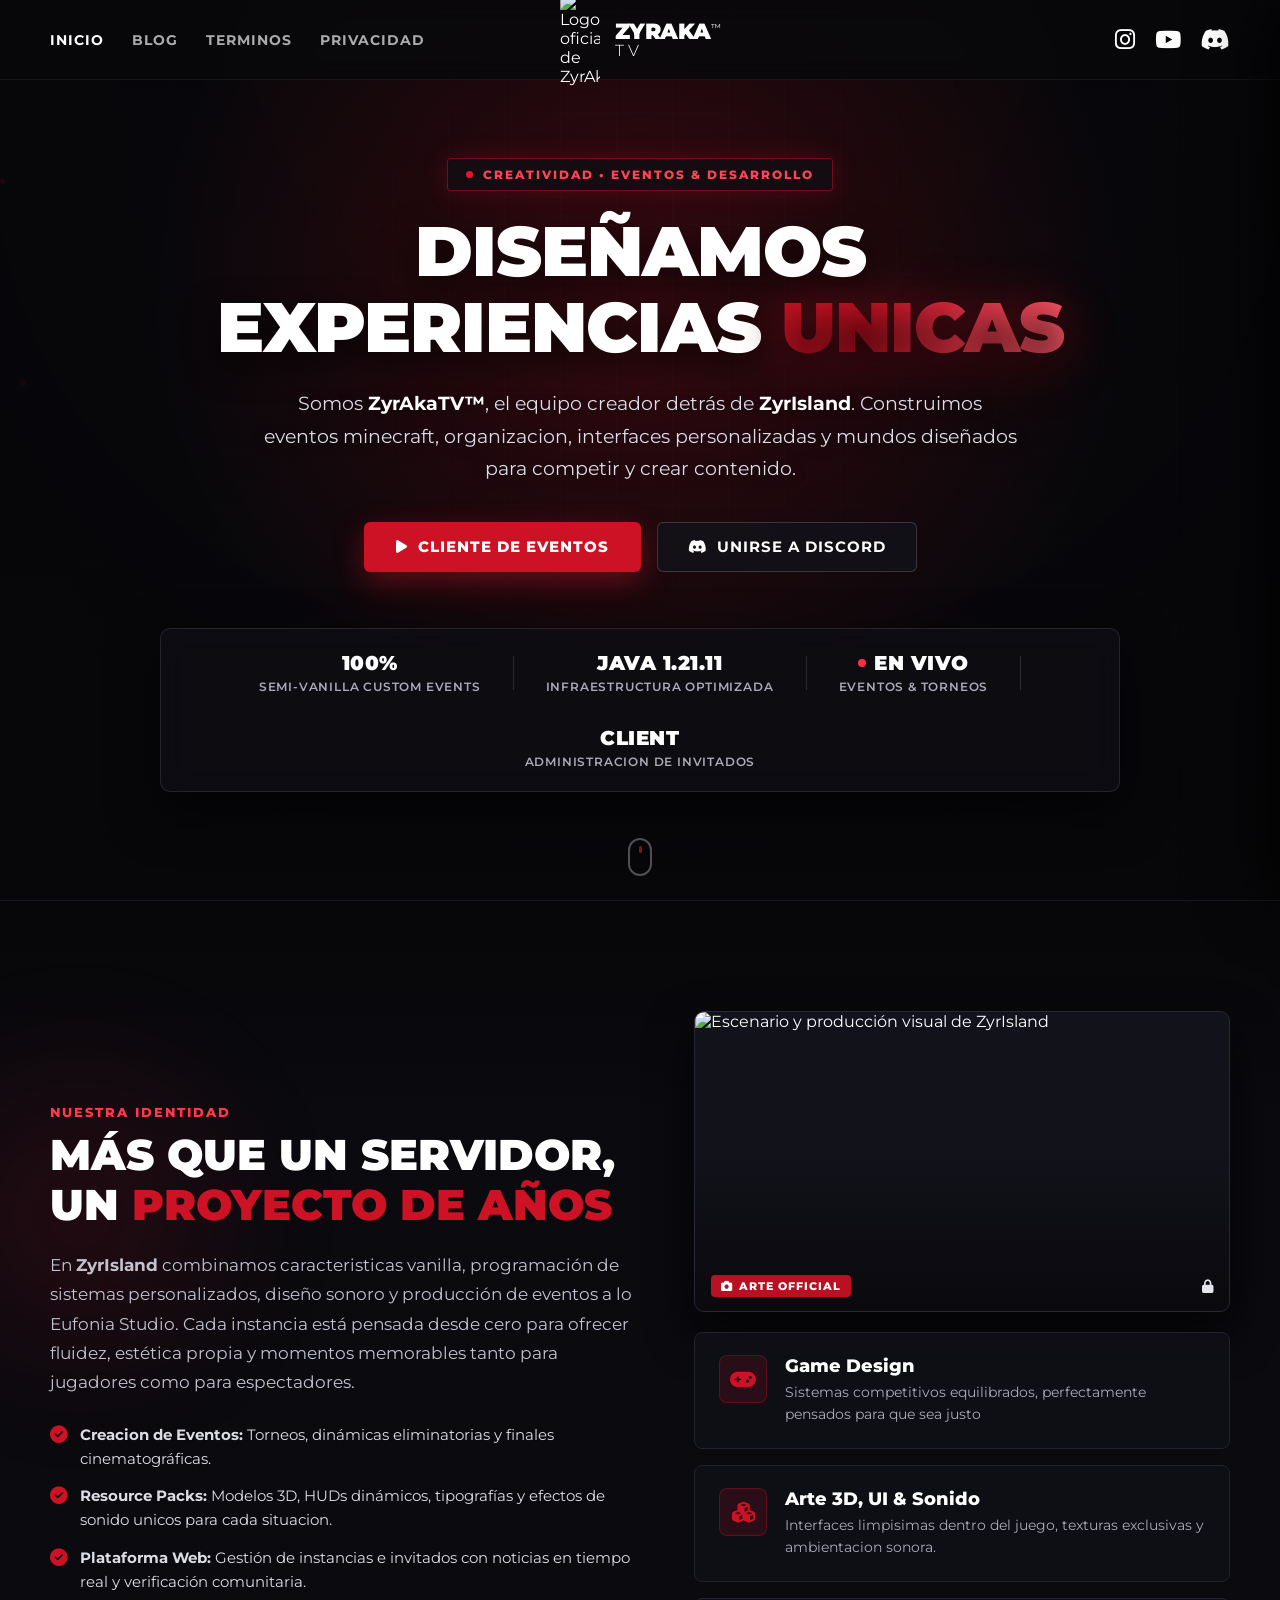
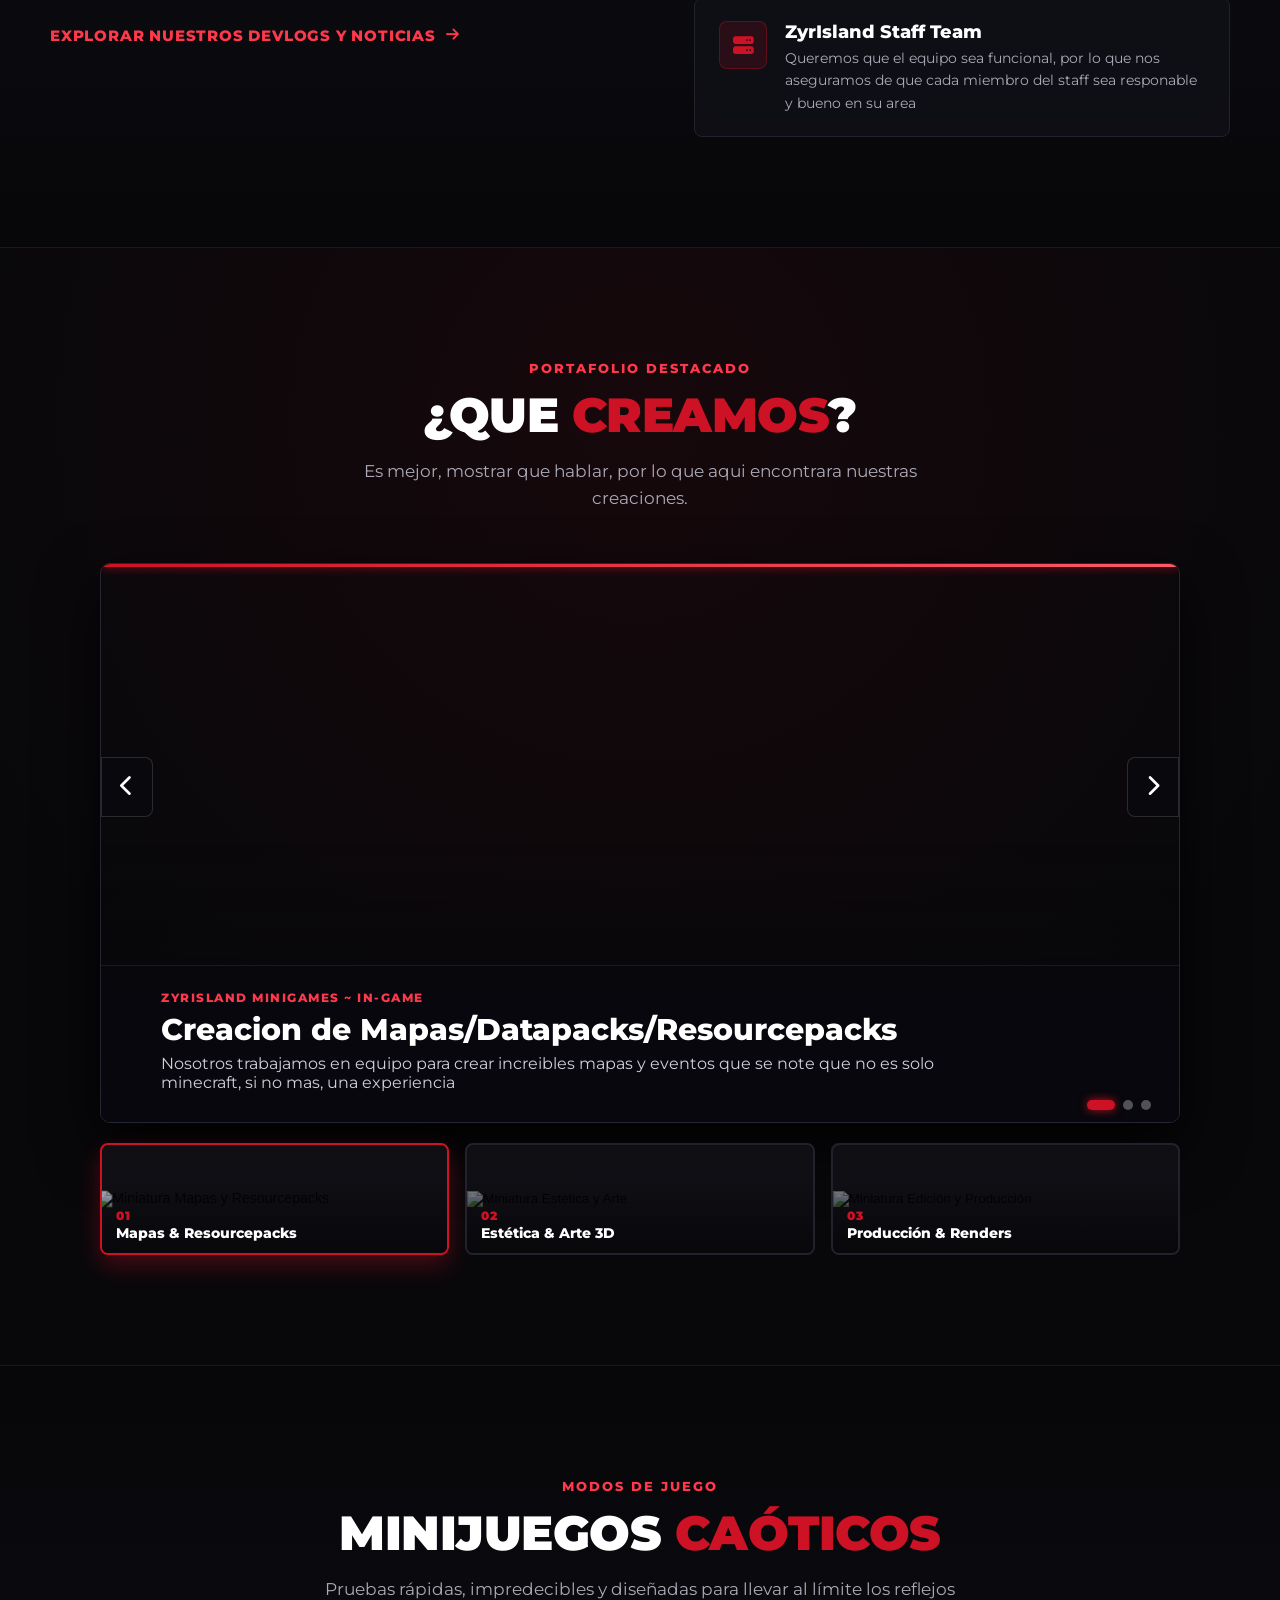
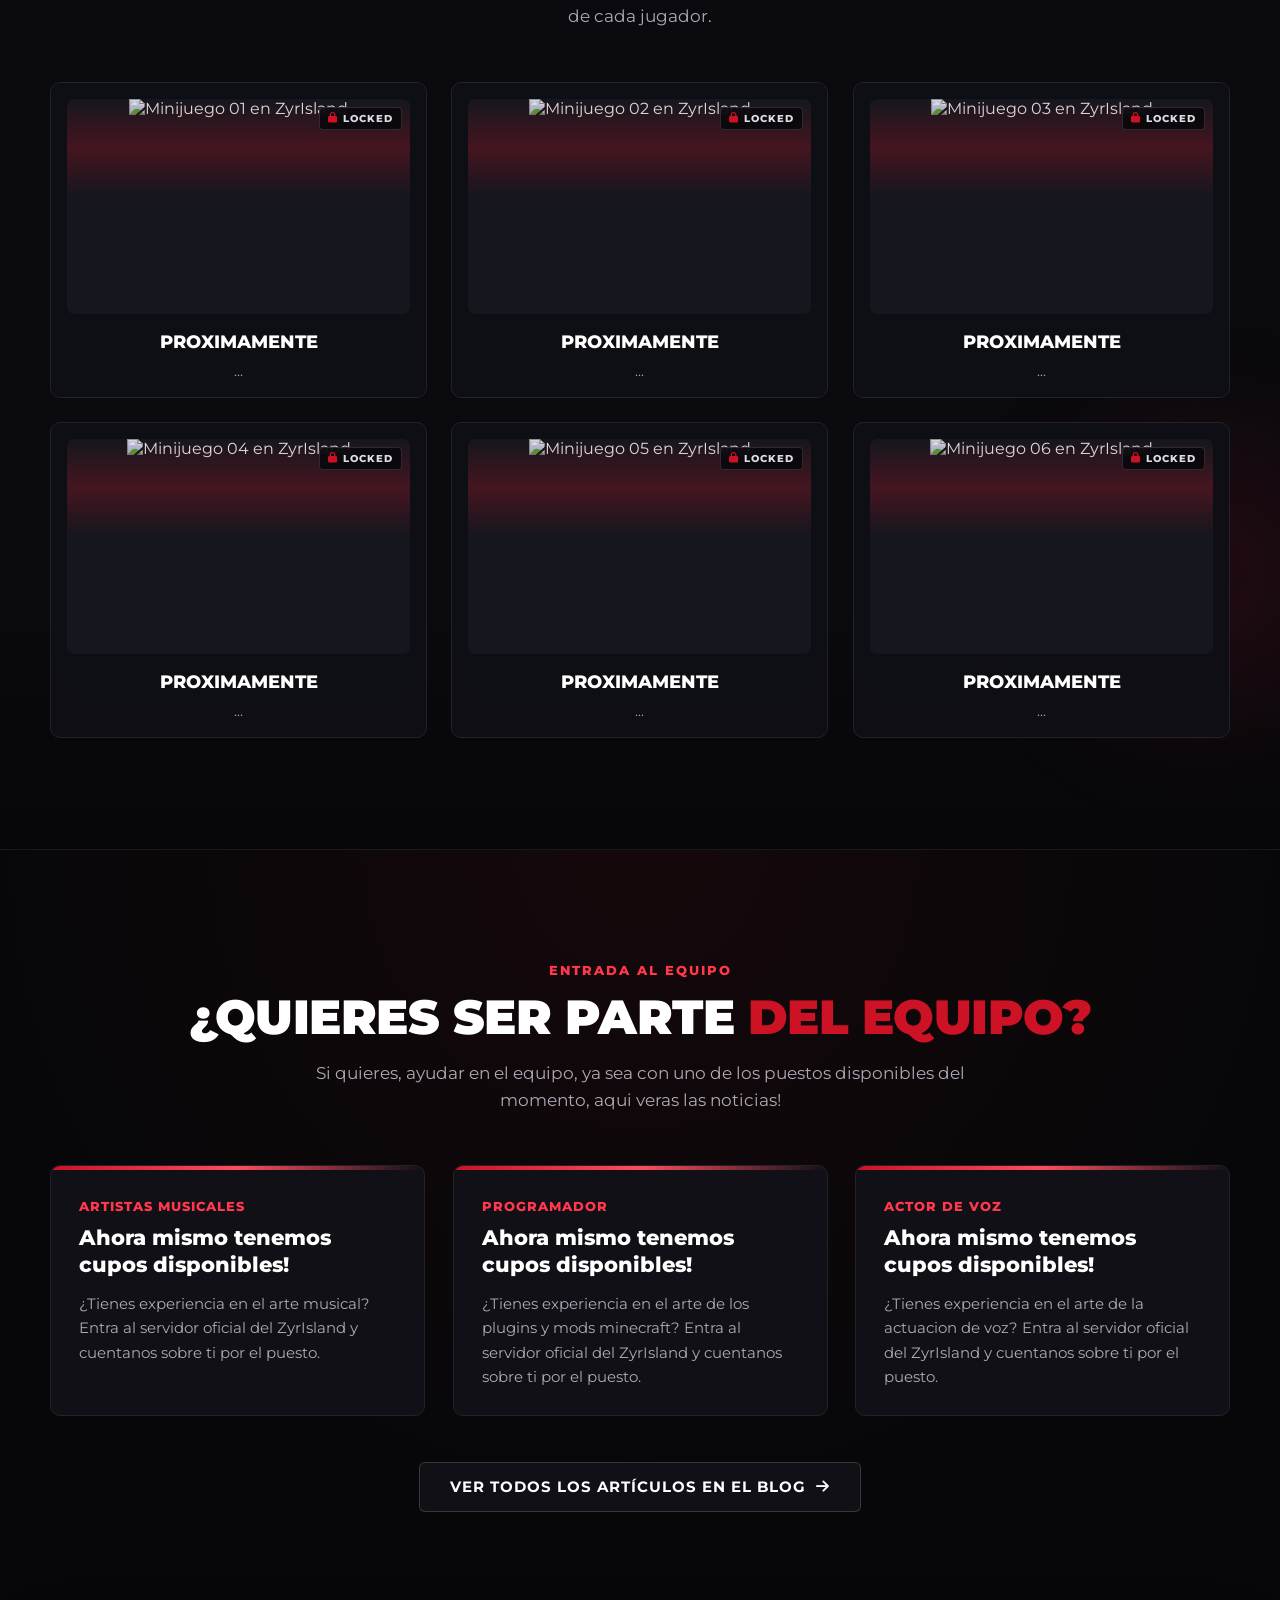
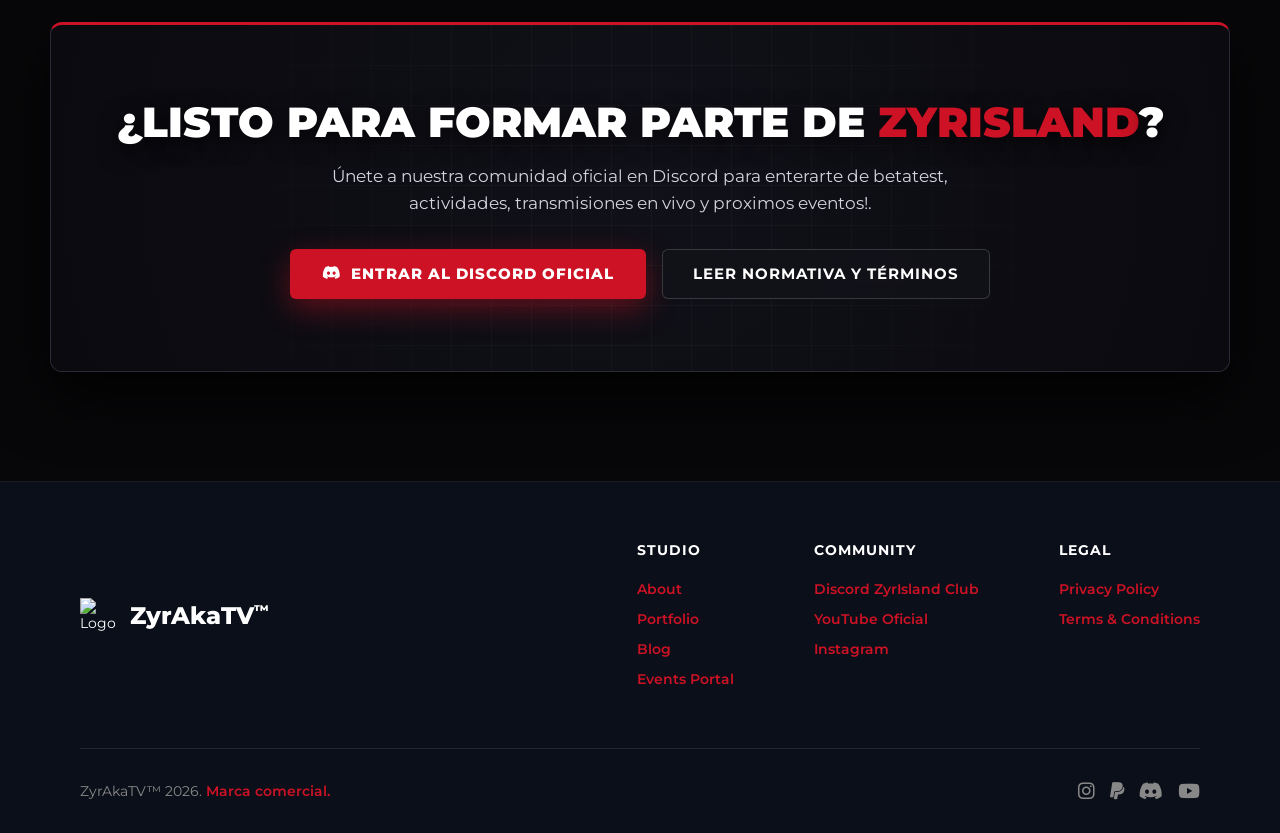
==== commit 632700c9: "Add files via upload" ====
--- a/index.html
+++ b/index.html
@@ -2,7 +2,7 @@
 <html lang="es">
 <head>
     <meta charset="UTF-8">
-    <meta name="viewport" content="width=device-width, initial-scale=1.0">
+    <meta name="viewport" content="width=device-width, initial-scale=1.0, viewport-fit=cover">
     
     <title>ZyrAkaTV™ | Creación Eventos</title>
     <meta name="description" content="Portafolio oficial de ZyrAkaTV™ y ZyrIsland. Creamos eventos en vivo de Minecraft, minijuegos caóticos personalizados, mecánicas a medida y experiencias interactivas para la comunidad.">
@@ -60,7 +60,7 @@
         <div class="scroll-progress-bar" id="scroll-progress-bar"></div>
     </div>
 
-    <nav class="navbar" aria-label="Navegación principal">
+    <nav class="navbar" id="navbar" aria-label="Navegación principal">
         <div class="nav-left">
             <a href="https://zyrisland.net/" class="nav-link active">Inicio</a>
             <a href="https://zyrisland.net/blog/" class="nav-link">Blog</a>
@@ -81,7 +81,52 @@
             <a href="https://www.youtube.com/@cynakaagl" target="_blank" rel="noopener" class="social-icon" aria-label="Canal de YouTube de ZyrAkaTV"><i class="fab fa-youtube"></i></a>
             <a href="https://discord.gg/DVBdqXgsGu" target="_blank" rel="noopener" class="social-icon" aria-label="Servidor de Discord de ZyrIsland"><i class="fab fa-discord"></i></a>
         </div>
+
+        <button type="button" class="mobile-menu-toggle" id="mobile-menu-toggle" aria-expanded="false" aria-controls="mobile-nav-drawer" aria-label="Abrir menú de navegación">
+            <span class="hamburger-line"></span>
+            <span class="hamburger-line"></span>
+            <span class="hamburger-line"></span>
+        </button>
     </nav>
+
+    <div class="mobile-nav-backdrop" id="mobile-nav-backdrop" aria-hidden="true"></div>
+    <aside class="mobile-nav-drawer" id="mobile-nav-drawer" aria-label="Menú móvil" aria-hidden="true">
+        <div class="mobile-drawer-header">
+            <span class="mobile-drawer-label"><span class="kicker-pulse-dot"></span> MENÚ ZYRISLAND</span>
+            <button type="button" class="mobile-drawer-close" id="mobile-drawer-close" aria-label="Cerrar menú">
+                <i class="fas fa-times"></i>
+            </button>
+        </div>
+
+        <div class="mobile-drawer-group">
+            <span class="mobile-group-title">Navegación</span>
+            <a href="https://zyrisland.net/" class="mobile-nav-item active"><i class="fas fa-home"></i> Inicio</a>
+            <a href="https://zyrisland.net/blog/" class="mobile-nav-item"><i class="fas fa-newspaper"></i> Blog & Devlogs</a>
+            <a href="https://zyrisland.net/soporte/terminos" class="mobile-nav-item"><i class="fas fa-file-contract"></i> Términos y Condiciones</a>
+            <a href="https://zyrisland.net/soporte/reglas" class="mobile-nav-item"><i class="fas fa-shield-alt"></i> Política de Privacidad</a>
+        </div>
+
+        <div class="mobile-drawer-group">
+            <span class="mobile-group-title">En esta página</span>
+            <div class="mobile-quick-pills">
+                <a href="#estudio" class="mobile-pill-link">Identidad</a>
+                <a href="#proyectos" class="mobile-pill-link">Portafolio</a>
+                <a href="#minijuegos" class="mobile-pill-link">Minijuegos</a>
+                <a href="#noticias" class="mobile-pill-link">Equipo</a>
+            </div>
+        </div>
+
+        <div class="mobile-drawer-actions">
+            <a href="https://app.zyrisland.net" class="btn-primary mobile-drawer-cta">
+                <i class="fas fa-play"></i> Cliente de Eventos
+            </a>
+            <div class="mobile-drawer-socials">
+                <a href="https://www.instagram.com/cynakaagl/" target="_blank" rel="noopener" aria-label="Instagram"><i class="fab fa-instagram"></i></a>
+                <a href="https://www.youtube.com/@cynakaagl" target="_blank" rel="noopener" aria-label="YouTube"><i class="fab fa-youtube"></i></a>
+                <a href="https://discord.gg/DVBdqXgsGu" target="_blank" rel="noopener" aria-label="Discord"><i class="fab fa-discord"></i></a>
+            </div>
+        </div>
+    </aside>
 
     <header id="inicio" class="hero-section">
         <div class="hero-bg-zoom" aria-hidden="true"></div>
@@ -142,7 +187,10 @@
 
     <main>
         <section id="estudio" class="about-section">
+            <div class="section-bg-media about-bg-media" aria-hidden="true"></div>
+            <div class="section-bg-overlay" aria-hidden="true"></div>
             <div class="ambient-orb orb-red-left" aria-hidden="true"></div>
+
             <div class="section-container split-layout">
                 <div class="about-text reveal-item" data-reveal="left">
                     <span class="section-tag">NUESTRA IDENTIDAD</span>
@@ -158,28 +206,39 @@
                     <a href="https://zyrisland.net/blog/" class="inline-cta">Explorar nuestros devlogs y noticias <i class="fas fa-arrow-right"></i></a>
                 </div>
 
-                <div class="about-cards-stack">
-                    <article class="pillar-card spotlight-surface tilt-card reveal-item" data-reveal="right" style="--stagger: 0.05s;">
-                        <div class="pillar-icon"><i class="fas fa-gamepad"></i></div>
-                        <div>
-                            <h3>Game Design</h3>
-                            <p>Sistemas competitivos equilibrados, perfectamente pensados para que sea justo</p>
-                        </div>
-                    </article>
-                    <article class="pillar-card spotlight-surface tilt-card reveal-item" data-reveal="right" style="--stagger: 0.16s;">
-                        <div class="pillar-icon"><i class="fas fa-cubes"></i></div>
-                        <div>
-                            <h3>Arte 3D, UI & Sonido</h3>
-                            <p>Interfaces limpisimas dentro del juego, texturas exclusivas y ambientacion sonora.</p>
-                        </div>
-                    </article>
-                    <article class="pillar-card spotlight-surface tilt-card reveal-item" data-reveal="right" style="--stagger: 0.27s;">
-                        <div class="pillar-icon"><i class="fas fa-server"></i></div>
-                        <div>
-                            <h3>ZyrIsland Staff Team</h3>
-                            <p>Queremos que el equipo sea funcional, por lo que nos aseguramos de que cada miembro del staff sea responable y bueno en su area</p>
-                        </div>
-                    </article>
+                <div class="about-right-column">
+                    <figure class="studio-showcase-frame spotlight-surface reveal-item" data-reveal="right">
+                        <img src="https://app.zyrisland.net/assets/backgrounds/null_background.jpg" alt="Escenario y producción visual de ZyrIsland" loading="lazy">
+                        <div class="studio-frame-gradient"></div>
+                        <figcaption class="studio-frame-caption">
+                            <span class="frame-badge"><i class="fas fa-camera"></i> ARTE OFFICIAL</span>
+                            <span><i class="fas fa-lock"></i></span>
+                        </figcaption>
+                    </figure>
+
+                    <div class="about-cards-stack">
+                        <article class="pillar-card spotlight-surface tilt-card reveal-item" data-reveal="right" style="--stagger: 0.05s;">
+                            <div class="pillar-icon"><i class="fas fa-gamepad"></i></div>
+                            <div>
+                                <h3>Game Design</h3>
+                                <p>Sistemas competitivos equilibrados, perfectamente pensados para que sea justo</p>
+                            </div>
+                        </article>
+                        <article class="pillar-card spotlight-surface tilt-card reveal-item" data-reveal="right" style="--stagger: 0.16s;">
+                            <div class="pillar-icon"><i class="fas fa-cubes"></i></div>
+                            <div>
+                                <h3>Arte 3D, UI & Sonido</h3>
+                                <p>Interfaces limpisimas dentro del juego, texturas exclusivas y ambientacion sonora.</p>
+                            </div>
+                        </article>
+                        <article class="pillar-card spotlight-surface tilt-card reveal-item" data-reveal="right" style="--stagger: 0.27s;">
+                            <div class="pillar-icon"><i class="fas fa-server"></i></div>
+                            <div>
+                                <h3>ZyrIsland Staff Team</h3>
+                                <p>Queremos que el equipo sea funcional, por lo que nos aseguramos de que cada miembro del staff sea responable y bueno en su area</p>
+                            </div>
+                        </article>
+                    </div>
                 </div>
             </div>
         </section>
@@ -198,8 +257,10 @@
                     </div>
 
                     <article class="slide active">
-                        <div class="slide-bg" style="background-image: url('https://app.zyrisland.net/assets/backgrounds/render_003.png');"></div>
-                        <div class="slide-vignette"></div>
+                        <div class="slide-media-box">
+                            <div class="slide-bg" style="background-image: url('https://app.zyrisland.net/assets/backgrounds/render_003.png');"></div>
+                            <div class="slide-vignette"></div>
+                        </div>
                         <div class="slide-info">
                             <span class="slide-tag">ZYRISLAND MINIGAMES ~ IN-GAME</span>
                             <h3>Creacion de Mapas/Datapacks/Resourcepacks</h3>
@@ -208,8 +269,10 @@
                     </article>
 
                     <article class="slide">
-                        <div class="slide-bg" style="background-image: url('https://app.zyrisland.net/assets/backgrounds/render_002.png');"></div>
-                        <div class="slide-vignette"></div>
+                        <div class="slide-media-box">
+                            <div class="slide-bg" style="background-image: url('https://app.zyrisland.net/assets/backgrounds/render_002.png');"></div>
+                            <div class="slide-vignette"></div>
+                        </div>
                         <div class="slide-info">
                             <span class="slide-tag">AVATHECAT ~ ARTIST</span>
                             <h3>Estetica & Arte unico!</h3>
@@ -218,8 +281,10 @@
                     </article>
 
                     <article class="slide">
-                        <div class="slide-bg" style="background-image: url('https://app.zyrisland.net/assets/backgrounds/render_001.png');"></div>
-                        <div class="slide-vignette"></div>
+                        <div class="slide-media-box">
+                            <div class="slide-bg" style="background-image: url('https://app.zyrisland.net/assets/backgrounds/render_001.png');"></div>
+                            <div class="slide-vignette"></div>
+                        </div>
                         <div class="slide-info">
                             <span class="slide-tag">ZYRAKATV™ ~ RENDER OFFICIAL</span>
                             <h3>Edicion & Produccion de videos!</h3>
@@ -232,11 +297,38 @@
 
                     <div class="slider-dots" id="slider-dots" aria-label="Seleccionar diapositiva"></div>
                 </div>
+
+                <div class="showcase-thumbs-grid reveal-item" data-reveal="up" aria-label="Vistas previas del portafolio">
+                    <button type="button" class="showcase-thumb-card active" data-slide-index="0">
+                        <img src="https://app.zyrisland.net/assets/backgrounds/render_003.png" alt="Miniatura Mapas y Resourcepacks" loading="lazy">
+                        <div class="thumb-overlay">
+                            <span class="thumb-num">01</span>
+                            <span class="thumb-label">Mapas & Resourcepacks</span>
+                        </div>
+                    </button>
+                    <button type="button" class="showcase-thumb-card" data-slide-index="1">
+                        <img src="https://app.zyrisland.net/assets/backgrounds/render_002.png" alt="Miniatura Estética y Arte" loading="lazy">
+                        <div class="thumb-overlay">
+                            <span class="thumb-num">02</span>
+                            <span class="thumb-label">Estética & Arte 3D</span>
+                        </div>
+                    </button>
+                    <button type="button" class="showcase-thumb-card" data-slide-index="2">
+                        <img src="https://app.zyrisland.net/assets/backgrounds/render_001.png" alt="Miniatura Edición y Producción" loading="lazy">
+                        <div class="thumb-overlay">
+                            <span class="thumb-num">03</span>
+                            <span class="thumb-label">Producción & Renders</span>
+                        </div>
+                    </button>
+                </div>
             </div>
         </section>
 
         <section id="minijuegos" class="minigames-section">
+            <div class="section-bg-media minigames-bg-media" aria-hidden="true"></div>
+            <div class="section-bg-overlay" aria-hidden="true"></div>
             <div class="ambient-orb orb-red-right" aria-hidden="true"></div>
+
             <div class="section-container">
                 <div class="section-header-center reveal-item" data-reveal="up">
                     <span class="section-tag">MODOS DE JUEGO</span>
@@ -247,7 +339,7 @@
                 <div class="minigames-grid">
                     <article class="minigame-card spotlight-surface tilt-card reveal-item" data-reveal="up" style="--stagger: 0.04s;">
                         <div class="minigame-img-container">
-                            <img src="https://app.zyrisland.net/assets/backgrounds/null_background.jpg" alt="Minijuego Arena Caótica en ZyrIsland" loading="lazy">
+                            <img src="https://app.zyrisland.net/assets/backgrounds/null_background.jpg" alt="Minijuego 01 en ZyrIsland" loading="lazy">
                             <div class="holo-scanline" aria-hidden="true"></div>
                             <span class="minigame-badge"><i class="fas fa-lock"></i> LOCKED</span>
                         </div>
@@ -257,7 +349,7 @@
 
                     <article class="minigame-card spotlight-surface tilt-card reveal-item" data-reveal="up" style="--stagger: 0.1s;">
                         <div class="minigame-img-container">
-                            <img src="https://app.zyrisland.net/assets/backgrounds/null_background.jpg" alt="Minijuego Arena Caótica en ZyrIsland" loading="lazy">
+                            <img src="https://app.zyrisland.net/assets/backgrounds/null_background.jpg" alt="Minijuego 02 en ZyrIsland" loading="lazy">
                             <div class="holo-scanline" aria-hidden="true"></div>
                             <span class="minigame-badge"><i class="fas fa-lock"></i> LOCKED</span>
                         </div>
@@ -267,7 +359,7 @@
 
                     <article class="minigame-card spotlight-surface tilt-card reveal-item" data-reveal="up" style="--stagger: 0.16s;">
                         <div class="minigame-img-container">
-                            <img src="https://app.zyrisland.net/assets/backgrounds/null_background.jpg" alt="Minijuego Arena Caótica en ZyrIsland" loading="lazy">
+                            <img src="https://app.zyrisland.net/assets/backgrounds/null_background.jpg" alt="Minijuego 03 en ZyrIsland" loading="lazy">
                             <div class="holo-scanline" aria-hidden="true"></div>
                             <span class="minigame-badge"><i class="fas fa-lock"></i> LOCKED</span>
                         </div>
@@ -277,7 +369,7 @@
 
                     <article class="minigame-card spotlight-surface tilt-card reveal-item" data-reveal="up" style="--stagger: 0.22s;">
                         <div class="minigame-img-container">
-                            <img src="https://app.zyrisland.net/assets/backgrounds/null_background.jpg" alt="Minijuego Arena Caótica en ZyrIsland" loading="lazy">
+                            <img src="https://app.zyrisland.net/assets/backgrounds/null_background.jpg" alt="Minijuego 04 en ZyrIsland" loading="lazy">
                             <div class="holo-scanline" aria-hidden="true"></div>
                             <span class="minigame-badge"><i class="fas fa-lock"></i> LOCKED</span>
                         </div>
@@ -287,7 +379,7 @@
 
                     <article class="minigame-card spotlight-surface tilt-card reveal-item" data-reveal="up" style="--stagger: 0.28s;">
                         <div class="minigame-img-container">
-                            <img src="https://app.zyrisland.net/assets/backgrounds/null_background.jpg" alt="Minijuego Arena Caótica en ZyrIsland" loading="lazy">
+                            <img src="https://app.zyrisland.net/assets/backgrounds/null_background.jpg" alt="Minijuego 05 en ZyrIsland" loading="lazy">
                             <div class="holo-scanline" aria-hidden="true"></div>
                             <span class="minigame-badge"><i class="fas fa-lock"></i> LOCKED</span>
                         </div>
@@ -297,7 +389,7 @@
 
                     <article class="minigame-card spotlight-surface tilt-card reveal-item" data-reveal="up" style="--stagger: 0.34s;">
                         <div class="minigame-img-container">
-                            <img src="https://app.zyrisland.net/assets/backgrounds/null_background.jpg" alt="Minijuego Arena Caótica en ZyrIsland" loading="lazy">
+                            <img src="https://app.zyrisland.net/assets/backgrounds/null_background.jpg" alt="Minijuego 06 en ZyrIsland" loading="lazy">
                             <div class="holo-scanline" aria-hidden="true"></div>
                             <span class="minigame-badge"><i class="fas fa-lock"></i> LOCKED</span>
                         </div>
@@ -326,6 +418,8 @@
 
         <section class="cta-banner-section">
             <div class="cta-banner-box spotlight-surface reveal-item" data-reveal="scale">
+                <div class="cta-bg-image" aria-hidden="true"></div>
+                <div class="cta-bg-overlay" aria-hidden="true"></div>
                 <div class="cta-grid-bg" aria-hidden="true"></div>
                 <div class="cta-content-inner">
                     <h2>¿LISTO PARA FORMAR PARTE DE <span class="highlight">ZYRISLAND</span>?</h2>
@@ -343,6 +437,10 @@
         </section>
     </main>
 
+    <button type="button" id="back-to-top-btn" class="back-to-top-btn" aria-label="Volver arriba" title="Volver arriba">
+        <i class="fas fa-chevron-up"></i>
+    </button>
+
     <footer class="site-footer">
         <div class="footer-top">
             <div class="footer-brand-area">
@@ -373,22 +471,77 @@
         <div class="footer-bottom">
             <div>ZyrAkaTV™ 2026.<span class="red-text"> Marca comercial.</span></div>
             <div class="footer-socials">
-                <a href="https://www.instagram.com/cynakaagl/" target="_blank"><i class="fab fa-instagram"></i></a>
-                <a href="https://paypal.me/zyrakaaguilar" target="_blank"><i class="fab fa-paypal"></i></a>
-                <a href="https://discord.gg/DVBdqXgsGu" target="_blank"><i class="fab fa-discord"></i></a>
-                <a href="https://www.youtube.com/@cynakaagl" target="_blank"><i class="fab fa-youtube"></i></a>
+                <a href="https://www.instagram.com/cynakaagl/" target="_blank" rel="noopener" aria-label="Instagram"><i class="fab fa-instagram"></i></a>
+                <a href="https://paypal.me/zyrakaaguilar" target="_blank" rel="noopener" aria-label="PayPal"><i class="fab fa-paypal"></i></a>
+                <a href="https://discord.gg/DVBdqXgsGu" target="_blank" rel="noopener" aria-label="Discord"><i class="fab fa-discord"></i></a>
+                <a href="https://www.youtube.com/@cynakaagl" target="_blank" rel="noopener" aria-label="YouTube"><i class="fab fa-youtube"></i></a>
             </div>
         </div>
     </footer>
 
     <script>
         const scrollProgressBar = document.getElementById("scroll-progress-bar");
+        const backToTopBtn = document.getElementById("back-to-top-btn");
+
         window.addEventListener("scroll", () => {
             const scrollTop = window.scrollY;
             const docHeight = document.documentElement.scrollHeight - window.innerHeight;
             const pct = docHeight > 0 ? Math.min(100, Math.max(0, (scrollTop / docHeight) * 100)) : 0;
             if (scrollProgressBar) scrollProgressBar.style.width = `${pct}%`;
+            if (backToTopBtn) backToTopBtn.classList.toggle("visible", scrollTop > 480);
         }, { passive: true });
+
+        if (backToTopBtn) {
+            backToTopBtn.addEventListener("click", () => {
+                window.scrollTo({ top: 0, behavior: "smooth" });
+            });
+        }
+
+        const mobileMenuToggle = document.getElementById("mobile-menu-toggle");
+        const mobileDrawerClose = document.getElementById("mobile-drawer-close");
+        const mobileNavDrawer = document.getElementById("mobile-nav-drawer");
+        const mobileNavBackdrop = document.getElementById("mobile-nav-backdrop");
+
+        function setMobileMenuOpen(isOpen) {
+            if (!mobileMenuToggle || !mobileNavDrawer || !mobileNavBackdrop) return;
+            mobileMenuToggle.classList.toggle("is-open", isOpen);
+            mobileMenuToggle.setAttribute("aria-expanded", String(isOpen));
+            mobileNavDrawer.classList.toggle("is-open", isOpen);
+            mobileNavDrawer.setAttribute("aria-hidden", String(!isOpen));
+            mobileNavBackdrop.classList.toggle("is-open", isOpen);
+            document.body.classList.toggle("menu-open", isOpen);
+        }
+
+        if (mobileMenuToggle) {
+            mobileMenuToggle.addEventListener("click", () => {
+                const currentlyOpen = mobileNavDrawer.classList.contains("is-open");
+                setMobileMenuOpen(!currentlyOpen);
+            });
+        }
+
+        if (mobileDrawerClose) {
+            mobileDrawerClose.addEventListener("click", () => setMobileMenuOpen(false));
+        }
+
+        if (mobileNavBackdrop) {
+            mobileNavBackdrop.addEventListener("click", () => setMobileMenuOpen(false));
+        }
+
+        document.querySelectorAll(".mobile-nav-item, .mobile-pill-link").forEach((link) => {
+            link.addEventListener("click", () => setMobileMenuOpen(false));
+        });
+
+        document.addEventListener("keydown", (e) => {
+            if (e.key === "Escape" && mobileNavDrawer && mobileNavDrawer.classList.contains("is-open")) {
+                setMobileMenuOpen(false);
+            }
+        });
+
+        window.addEventListener("resize", () => {
+            if (window.innerWidth > 960 && mobileNavDrawer && mobileNavDrawer.classList.contains("is-open")) {
+                setMobileMenuOpen(false);
+            }
+        });
 
         (function initHeroParticles() {
             const canvas = document.getElementById("hero-particles");
@@ -409,7 +562,7 @@
                 mouse.y = e.clientY - rect.top;
             }, { passive: true });
 
-            const count = Math.min(48, Math.floor(width / 28));
+            const count = Math.min(44, Math.floor(width / 28));
             const particles = Array.from({ length: count }, () => ({
                 x: Math.random() * width,
                 y: Math.random() * height,
@@ -472,7 +625,7 @@
                     revealObserver.unobserve(entry.target);
                 }
             });
-        }, { threshold: 0.14, rootMargin: "0px 0px -40px 0px" });
+        }, { threshold: 0.12, rootMargin: "0px 0px -30px 0px" });
 
         function bindRevealElements(root = document) {
             root.querySelectorAll(".reveal-item").forEach((el) => revealObserver.observe(el));
@@ -480,7 +633,9 @@
         bindRevealElements();
 
         function bindInteractiveCards(root = document) {
+            const supportsHover = window.matchMedia("(hover: hover) and (pointer: fine)").matches;
             root.querySelectorAll(".spotlight-surface").forEach((card) => {
+                if (!supportsHover) return;
                 card.addEventListener("mousemove", (e) => {
                     const rect = card.getBoundingClientRect();
                     const x = e.clientX - rect.left;
@@ -505,6 +660,7 @@
         bindInteractiveCards();
 
         const slides = document.querySelectorAll(".slide");
+        const thumbCards = document.querySelectorAll(".showcase-thumb-card");
         const prevBtn = document.querySelector(".prev-btn");
         const nextBtn = document.querySelector(".next-btn");
         const sliderEl = document.getElementById("showcase-slider");
@@ -528,6 +684,14 @@
             });
         }
 
+        thumbCards.forEach((thumb) => {
+            thumb.addEventListener("click", () => {
+                const idx = parseInt(thumb.dataset.slideIndex || "0", 10);
+                showSlide(idx);
+                resetTimer();
+            });
+        });
+
         function restartProgressBar() {
             if (!progressFill) return;
             progressFill.style.transition = "none";
@@ -544,6 +708,9 @@
             document.querySelectorAll(".slider-dot").forEach((d, i) => {
                 d.classList.toggle("active", i === index);
             });
+            thumbCards.forEach((t, i) => {
+                t.classList.toggle("active", i === index);
+            });
             currentSlide = index;
             restartProgressBar();
         }
@@ -578,6 +745,22 @@
             sliderEl.addEventListener("mouseleave", () => {
                 resetTimer();
             });
+
+            let touchStartX = 0;
+            let touchEndX = 0;
+            sliderEl.addEventListener("touchstart", (e) => {
+                touchStartX = e.changedTouches[0].screenX;
+            }, { passive: true });
+
+            sliderEl.addEventListener("touchend", (e) => {
+                touchEndX = e.changedTouches[0].screenX;
+                const diff = touchStartX - touchEndX;
+                if (Math.abs(diff) > 45) {
+                    if (diff > 0) nextSlide();
+                    else prevSlide();
+                    resetTimer();
+                }
+            }, { passive: true });
 
             document.addEventListener("keydown", (e) => {
                 if (e.key === "ArrowRight") { nextSlide(); resetTimer(); }
@@ -609,13 +792,23 @@
 
         function renderNewsCards(items) {
             const grid = document.getElementById("news-grid");
-            grid.innerHTML = items.slice(0, 6).map((item, idx) => `
+            grid.innerHTML = items.slice(0, 6).map((item, idx) => {
+                const imgUrl = item.imagen || item.image || "";
+                const mediaHtml = imgUrl
+                    ? `<div class="news-card-media"><img src="${imgUrl}" alt="${item.titulo || item.title || "Noticia ZyrIsland"}" loading="lazy"></div>`
+                    : `<div class="news-card-accent-strip" aria-hidden="true"></div>`;
+
+                return `
                 <article class="news-card spotlight-surface tilt-card reveal-item" data-reveal="up" style="--stagger: ${idx * 0.08}s;">
-                    <span class="news-date">${item.fecha || item.date || "ZYRISLAND"}</span>
-                    <h3 class="news-title">${item.titulo || item.title || "Actualización"}</h3>
-                    <p class="news-desc">${item.descripcion || item.description || ""}</p>
+                    ${mediaHtml}
+                    <div class="news-card-body">
+                        <span class="news-date">${item.fecha || item.date || "ZYRISLAND"}</span>
+                        <h3 class="news-title">${item.titulo || item.title || "Actualización"}</h3>
+                        <p class="news-desc">${item.descripcion || item.description || ""}</p>
+                    </div>
                 </article>
-            `).join("");
+                `;
+            }).join("");
 
             bindRevealElements(grid);
             bindInteractiveCards(grid);
--- a/css/home.css
+++ b/css/home.css
@@ -1,17 +1,18 @@
 @import url('https://fonts.googleapis.com/css2?family=Montserrat:wght@300;400;600;700;800;900&display=swap');
 
 :root {
-    --bg-dark: #070707;
-    --bg-elevated: #0e0e12;
-    --border-subtle: #1e1e26;
+    --bg-dark: #070709;
+    --bg-elevated: #101016;
+    --border-subtle: #22222c;
     --text-main: #ffffff;
-    --text-muted: #a0a0aa;
+    --text-muted: #abaab6;
     --accent-red: #cc1224;
     --accent-red-hover: #e61529;
 }
 
 * {
     box-sizing: border-box;
+    -webkit-tap-highlight-color: transparent;
 }
 
 html {
@@ -25,6 +26,10 @@
     color: var(--text-main);
     font-family: 'Montserrat', sans-serif;
     overflow-x: hidden;
+}
+
+body.menu-open {
+    overflow: hidden;
 }
 
 .highlight {
@@ -55,14 +60,15 @@
     top: 0;
     width: 100%;
     height: 80px;
-    background-color: rgba(7, 7, 7, 0.9);
-    backdrop-filter: blur(10px);
+    background-color: rgba(8, 8, 11, 0.88);
+    backdrop-filter: blur(12px);
+    -webkit-backdrop-filter: blur(12px);
     display: flex;
     justify-content: space-between;
     align-items: center;
     padding: 0 50px;
     z-index: 1000;
-    border-bottom: 1px solid rgba(255, 255, 255, 0.05);
+    border-bottom: 1px solid rgba(255, 255, 255, 0.06);
 }
 
 .nav-left, .nav-center, .nav-right {
@@ -107,9 +113,225 @@
     transform: translateY(-3px);
 }
 
+.mobile-menu-toggle {
+    display: none;
+    flex-direction: column;
+    justify-content: center;
+    align-items: center;
+    gap: 5px;
+    width: 44px;
+    height: 44px;
+    background: rgba(20, 20, 28, 0.9);
+    border: 1px solid #2b2b36;
+    border-radius: 8px;
+    cursor: pointer;
+    padding: 0;
+    z-index: 1005;
+    transition: border-color 0.25s, background-color 0.25s;
+}
+
+.mobile-menu-toggle:hover,
+.mobile-menu-toggle.is-open {
+    border-color: var(--accent-red);
+    background-color: rgba(204, 18, 36, 0.16);
+}
+
+.hamburger-line {
+    width: 20px;
+    height: 2px;
+    background-color: #ffffff;
+    border-radius: 2px;
+    transition: transform 0.3s cubic-bezier(0.16, 1, 0.3, 1), opacity 0.2s ease;
+}
+
+.mobile-menu-toggle.is-open .hamburger-line:nth-child(1) {
+    transform: translateY(7px) rotate(45deg);
+}
+.mobile-menu-toggle.is-open .hamburger-line:nth-child(2) {
+    opacity: 0;
+}
+.mobile-menu-toggle.is-open .hamburger-line:nth-child(3) {
+    transform: translateY(-7px) rotate(-45deg);
+}
+
+.mobile-nav-backdrop {
+    position: fixed;
+    inset: 0;
+    background: rgba(3, 3, 6, 0.72);
+    backdrop-filter: blur(6px);
+    -webkit-backdrop-filter: blur(6px);
+    opacity: 0;
+    visibility: hidden;
+    z-index: 1090;
+    transition: opacity 0.3s ease, visibility 0.3s ease;
+}
+
+.mobile-nav-backdrop.is-open {
+    opacity: 1;
+    visibility: visible;
+}
+
+.mobile-nav-drawer {
+    position: fixed;
+    top: 0;
+    right: 0;
+    width: min(86vw, 350px);
+    height: 100dvh;
+    background: linear-gradient(180deg, #101017 0%, #09090d 100%);
+    border-left: 1px solid #242430;
+    padding: 22px 22px calc(24px + env(safe-area-inset-bottom)) 22px;
+    display: flex;
+    flex-direction: column;
+    justify-content: space-between;
+    gap: 20px;
+    overflow-y: auto;
+    transform: translateX(102%);
+    z-index: 1100;
+    box-shadow: -20px 0 60px rgba(0, 0, 0, 0.85);
+    transition: transform 0.36s cubic-bezier(0.16, 1, 0.3, 1);
+}
+
+.mobile-nav-drawer.is-open {
+    transform: translateX(0);
+}
+
+.mobile-drawer-header {
+    display: flex;
+    align-items: center;
+    justify-content: space-between;
+    padding-bottom: 14px;
+    border-bottom: 1px solid rgba(255, 255, 255, 0.08);
+}
+
+.mobile-drawer-label {
+    display: inline-flex;
+    align-items: center;
+    gap: 8px;
+    font-size: 0.75rem;
+    font-weight: 800;
+    letter-spacing: 1.5px;
+    color: var(--accent-red);
+}
+
+.mobile-drawer-close {
+    width: 40px;
+    height: 40px;
+    border-radius: 8px;
+    background: #171720;
+    border: 1px solid #292935;
+    color: #fff;
+    font-size: 1.05rem;
+    cursor: pointer;
+    display: flex;
+    align-items: center;
+    justify-content: center;
+}
+
+.mobile-drawer-group {
+    display: flex;
+    flex-direction: column;
+    gap: 8px;
+}
+
+.mobile-group-title {
+    font-size: 0.7rem;
+    font-weight: 800;
+    text-transform: uppercase;
+    letter-spacing: 1.5px;
+    color: #7d7d8c;
+    margin-bottom: 4px;
+}
+
+.mobile-nav-item {
+    display: flex;
+    align-items: center;
+    gap: 12px;
+    padding: 13px 14px;
+    border-radius: 8px;
+    background: rgba(255, 255, 255, 0.02);
+    border: 1px solid transparent;
+    color: #d0d0dc;
+    text-decoration: none;
+    font-size: 0.92rem;
+    font-weight: 700;
+    transition: background-color 0.2s, border-color 0.2s, color 0.2s;
+}
+
+.mobile-nav-item i {
+    width: 18px;
+    text-align: center;
+    color: var(--accent-red);
+}
+
+.mobile-nav-item.active,
+.mobile-nav-item:hover {
+    background: rgba(204, 18, 36, 0.14);
+    border-color: rgba(204, 18, 36, 0.4);
+    color: #ffffff;
+}
+
+.mobile-quick-pills {
+    display: grid;
+    grid-template-columns: repeat(2, 1fr);
+    gap: 8px;
+}
+
+.mobile-pill-link {
+    padding: 10px 12px;
+    border-radius: 6px;
+    background: #14141d;
+    border: 1px solid #242430;
+    color: #c8c8d4;
+    text-decoration: none;
+    font-size: 0.8rem;
+    font-weight: 700;
+    text-align: center;
+}
+
+.mobile-pill-link:hover {
+    border-color: var(--accent-red);
+    color: #fff;
+}
+
+.mobile-drawer-actions {
+    display: flex;
+    flex-direction: column;
+    gap: 14px;
+    padding-top: 14px;
+    border-top: 1px solid rgba(255, 255, 255, 0.08);
+}
+
+.mobile-drawer-cta {
+    width: 100%;
+    justify-content: center;
+}
+
+.mobile-drawer-socials {
+    display: flex;
+    justify-content: center;
+    gap: 14px;
+}
+
+.mobile-drawer-socials a {
+    width: 44px;
+    height: 44px;
+    border-radius: 8px;
+    background: #15151e;
+    border: 1px solid #262632;
+    color: #fff;
+    font-size: 1.2rem;
+    display: flex;
+    align-items: center;
+    justify-content: center;
+    text-decoration: none;
+}
+
+/* =========================================================
+   KEYFRAMES & REVELADO AL HACER SCROLL
+   ========================================================= */
 @keyframes heroKenBurns {
     0% { transform: scale(1) translate3d(0, 0, 0); }
-    50% { transform: scale(1.08) translate3d(-1%, -1%, 0); }
+    50% { transform: scale(1.07) translate3d(-1%, -1%, 0); }
     100% { transform: scale(1) translate3d(0, 0, 0); }
 }
 
@@ -176,21 +398,10 @@
     will-change: opacity, transform;
 }
 
-.reveal-item[data-reveal="up"] {
-    transform: translateY(34px);
-}
-
-.reveal-item[data-reveal="left"] {
-    transform: translateX(-36px);
-}
-
-.reveal-item[data-reveal="right"] {
-    transform: translateX(36px);
-}
-
-.reveal-item[data-reveal="scale"] {
-    transform: scale(0.95) translateY(20px);
-}
+.reveal-item[data-reveal="up"] { transform: translateY(30px); }
+.reveal-item[data-reveal="left"] { transform: translateX(-32px); }
+.reveal-item[data-reveal="right"] { transform: translateX(32px); }
+.reveal-item[data-reveal="scale"] { transform: scale(0.96) translateY(18px); }
 
 .reveal-item.is-visible {
     opacity: 1;
@@ -230,8 +441,8 @@
 .hero-section {
     position: relative;
     width: 100%;
-    min-height: 100vh;
-    padding: 150px 20px 95px 20px;
+    min-height: 100svh;
+    padding: 145px 20px 95px 20px;
     display: flex;
     align-items: center;
     justify-content: center;
@@ -242,9 +453,12 @@
 .hero-bg-zoom {
     position: absolute;
     inset: -2%;
-    background-image: url('https://cdn.discordapp.com/attachments/1435007456987058352/1568479295989616730/null_background.jpg');
+    background-image:
+        url('https://app.zyrisland.net/assets/backgrounds/null_background.jpg'),
+        url('https://app.zyrisland.net/assets/backgrounds/null_background.jpg');
     background-size: cover;
     background-position: center;
+    filter: brightness(0.68) saturate(1.12);
     animation: heroKenBurns 24s ease-in-out infinite;
     z-index: 0;
     will-change: transform;
@@ -254,8 +468,8 @@
     position: absolute;
     inset: 0;
     background-image:
-        linear-gradient(to right, rgba(255, 255, 255, 0.035) 1px, transparent 1px),
-        linear-gradient(to bottom, rgba(255, 255, 255, 0.035) 1px, transparent 1px);
+        linear-gradient(to right, rgba(255, 255, 255, 0.04) 1px, transparent 1px),
+        linear-gradient(to bottom, rgba(255, 255, 255, 0.04) 1px, transparent 1px);
     background-size: 56px 56px;
     mask-image: radial-gradient(circle at 50% 45%, rgba(0, 0, 0, 0.85) 15%, transparent 75%);
     -webkit-mask-image: radial-gradient(circle at 50% 45%, rgba(0, 0, 0, 0.85) 15%, transparent 75%);
@@ -276,7 +490,9 @@
 .hero-gradient {
     position: absolute;
     inset: 0;
-    background: radial-gradient(circle at 50% 35%, rgba(204, 18, 36, 0.22) 0%, rgba(7, 7, 7, 0.82) 56%, #070707 100%);
+    background:
+        radial-gradient(circle at 50% 32%, rgba(204, 18, 36, 0.24) 0%, rgba(8, 8, 12, 0.56) 55%, #070709 100%),
+        linear-gradient(to bottom, rgba(7, 7, 10, 0.35) 0%, rgba(7, 7, 10, 0.88) 100%);
     z-index: 2;
 }
 
@@ -296,16 +512,17 @@
     display: inline-flex;
     align-items: center;
     gap: 10px;
-    background-color: rgba(204, 18, 36, 0.16);
-    border: 1px solid rgba(204, 18, 36, 0.42);
-    color: var(--accent-red);
+    background-color: rgba(14, 14, 20, 0.72);
+    backdrop-filter: blur(8px);
+    border: 1px solid rgba(204, 18, 36, 0.5);
+    color: #ff4456;
     font-size: 0.78rem;
     font-weight: 800;
     letter-spacing: 2px;
     padding: 8px 18px;
     border-radius: 4px;
     margin-bottom: 22px;
-    box-shadow: 0 0 25px rgba(204, 18, 36, 0.18);
+    box-shadow: 0 0 25px rgba(204, 18, 36, 0.22);
 }
 
 .kicker-pulse-dot {
@@ -314,35 +531,37 @@
     border-radius: 50%;
     background-color: var(--accent-red-hover);
     animation: pulseRadar 2s infinite;
+    flex-shrink: 0;
 }
 
 .hero-container h1 {
-    font-size: clamp(2.4rem, 5.5vw, 4.4rem);
+    font-size: clamp(2.15rem, 5.5vw, 4.4rem);
     font-weight: 900;
     margin: 0 0 22px 0;
     line-height: 1.08;
     letter-spacing: -1px;
     text-transform: uppercase;
-    text-shadow: 0 12px 35px rgba(0, 0, 0, 0.7);
+    text-shadow: 0 12px 35px rgba(0, 0, 0, 0.75);
 }
 
 .shimmer-text {
-    background: linear-gradient(110deg, #cc1224 15%, #ff4f61 45%, #cc1224 75%);
+    background: linear-gradient(110deg, #cc1224 15%, #ff5768 45%, #cc1224 75%);
     background-size: 220% auto;
     -webkit-background-clip: text;
     background-clip: text;
     color: transparent;
     animation: crimsonShimmer 4.5s ease-in-out infinite;
-    filter: drop-shadow(0 0 22px rgba(204, 18, 36, 0.38));
+    filter: drop-shadow(0 0 22px rgba(204, 18, 36, 0.42));
 }
 
 .hero-lead {
-    font-size: clamp(1.02rem, 1.8vw, 1.22rem);
-    color: #c8c8d2;
+    font-size: clamp(0.98rem, 1.8vw, 1.2rem);
+    color: #dcdce6;
     font-weight: 400;
     line-height: 1.7;
     max-width: 760px;
     margin: 0 auto 38px auto;
+    text-shadow: 0 2px 12px rgba(0, 0, 0, 0.65);
 }
 
 .hero-lead strong {
@@ -356,7 +575,7 @@
     align-items: center;
     gap: 16px;
     flex-wrap: wrap;
-    margin-bottom: 60px;
+    margin-bottom: 56px;
 }
 
 .btn-glow-sweep {
@@ -391,15 +610,17 @@
     color: #ffffff;
     text-decoration: none;
     padding: 16px 32px;
+    min-height: 50px;
     font-size: 0.92rem;
     font-weight: 800;
     text-transform: uppercase;
     letter-spacing: 1px;
-    border-radius: 4px;
+    border-radius: 6px;
     display: inline-flex;
     align-items: center;
+    justify-content: center;
     gap: 10px;
-    box-shadow: 0 10px 30px rgba(204, 18, 36, 0.38);
+    box-shadow: 0 10px 30px rgba(204, 18, 36, 0.42);
     transition: background-color 0.25s, transform 0.25s cubic-bezier(0.16, 1, 0.3, 1), box-shadow 0.25s;
 }
 
@@ -410,25 +631,28 @@
 }
 
 .btn-secondary {
-    background-color: rgba(20, 20, 26, 0.9);
+    background-color: rgba(18, 18, 25, 0.86);
+    backdrop-filter: blur(8px);
     color: #ffffff;
     text-decoration: none;
     padding: 15px 30px;
+    min-height: 50px;
     font-size: 0.92rem;
     font-weight: 700;
     text-transform: uppercase;
     letter-spacing: 1px;
-    border-radius: 4px;
-    border: 1px solid #2e2e3a;
+    border-radius: 6px;
+    border: 1px solid rgba(255, 255, 255, 0.16);
     display: inline-flex;
     align-items: center;
+    justify-content: center;
     gap: 10px;
     transition: border-color 0.25s, background-color 0.25s, transform 0.25s cubic-bezier(0.16, 1, 0.3, 1), box-shadow 0.25s;
 }
 
 .btn-secondary:hover {
     border-color: var(--accent-red);
-    background-color: #181820;
+    background-color: #191923;
     transform: translateY(-3px);
     box-shadow: 0 12px 30px rgba(0, 0, 0, 0.65);
 }
@@ -439,10 +663,11 @@
     align-items: center;
     gap: 32px;
     flex-wrap: wrap;
-    background-color: rgba(14, 14, 18, 0.85);
-    backdrop-filter: blur(12px);
-    border: 1px solid var(--border-subtle);
-    border-radius: 8px;
+    background-color: rgba(14, 14, 20, 0.84);
+    backdrop-filter: blur(14px);
+    -webkit-backdrop-filter: blur(14px);
+    border: 1px solid rgba(255, 255, 255, 0.1);
+    border-radius: 10px;
     padding: 22px 35px;
     box-shadow: 0 20px 50px rgba(0, 0, 0, 0.65);
     transition: border-color 0.35s ease;
@@ -496,7 +721,7 @@
 .stat-divider {
     width: 1px;
     height: 34px;
-    background-color: rgba(255, 255, 255, 0.1);
+    background-color: rgba(255, 255, 255, 0.12);
 }
 
 .hero-scroll-cue {
@@ -519,7 +744,7 @@
     justify-content: center;
     width: 24px;
     height: 38px;
-    border: 2px solid rgba(255, 255, 255, 0.4);
+    border: 2px solid rgba(255, 255, 255, 0.45);
     border-radius: 14px;
     padding-top: 6px;
 }
@@ -532,6 +757,39 @@
     animation: mouseScrollWheel 1.6s ease-in-out infinite;
 }
 
+.section-bg-media {
+    position: absolute;
+    inset: 0;
+    background-size: cover;
+    background-position: center;
+    opacity: 0.16;
+    filter: saturate(1.15) contrast(1.05);
+    pointer-events: none;
+    z-index: 0;
+}
+
+.about-bg-media {
+    background-image: url('https://app.zyrisland.net/assets/backgrounds/null_background.jpg');
+}
+
+.minigames-bg-media {
+    background-image: url('https://app.zyrisland.net/assets/backgrounds/null_background.jpg');
+}
+
+.section-bg-overlay {
+    position: absolute;
+    inset: 0;
+    background: linear-gradient(
+        to bottom,
+        #070709 0%,
+        rgba(10, 10, 15, 0.78) 22%,
+        rgba(10, 10, 15, 0.78) 78%,
+        #070709 100%
+    );
+    pointer-events: none;
+    z-index: 0;
+}
+
 .section-container {
     position: relative;
     z-index: 2;
@@ -545,27 +803,19 @@
     width: 440px;
     height: 440px;
     border-radius: 50%;
-    background: radial-gradient(circle, rgba(204, 18, 36, 0.12) 0%, transparent 70%);
+    background: radial-gradient(circle, rgba(204, 18, 36, 0.14) 0%, transparent 70%);
     filter: blur(40px);
     pointer-events: none;
     animation: orbFloat 12s ease-in-out infinite;
     z-index: 0;
 }
 
-.orb-red-left {
-    top: 10%;
-    left: -140px;
-}
-
-.orb-red-right {
-    bottom: 5%;
-    right: -140px;
-    animation-delay: -5s;
-}
+.orb-red-left { top: 10%; left: -140px; }
+.orb-red-right { bottom: 5%; right: -140px; animation-delay: -5s; }
 
 .section-tag {
     display: inline-block;
-    color: var(--accent-red);
+    color: #ff384b;
     font-size: 0.8rem;
     font-weight: 800;
     letter-spacing: 2px;
@@ -575,11 +825,11 @@
 
 .section-header-center {
     text-align: center;
-    margin-bottom: 55px;
+    margin-bottom: 52px;
 }
 
 .section-title {
-    font-size: clamp(2rem, 4vw, 3rem);
+    font-size: clamp(1.9rem, 4vw, 3rem);
     font-weight: 900;
     margin: 0 0 14px 0;
     letter-spacing: -0.5px;
@@ -597,27 +847,27 @@
 .about-section {
     position: relative;
     padding: 110px 0;
-    border-top: 1px solid #141418;
-    background-color: #08080a;
+    border-top: 1px solid #181820;
+    background-color: #09090d;
     overflow: hidden;
 }
 
 .split-layout {
     display: grid;
-    grid-template-columns: 1.15fr 1fr;
-    gap: 60px;
+    grid-template-columns: 1.1fr 1fr;
+    gap: 55px;
     align-items: center;
 }
 
 .about-text h2 {
-    font-size: clamp(1.9rem, 3.5vw, 2.7rem);
+    font-size: clamp(1.85rem, 3.5vw, 2.7rem);
     font-weight: 900;
     line-height: 1.15;
     margin: 0 0 22px 0;
 }
 
 .about-text p {
-    color: #b4b4be;
+    color: #c2c2ce;
     font-size: 1.04rem;
     line-height: 1.75;
     margin: 0 0 26px 0;
@@ -636,7 +886,7 @@
     display: flex;
     align-items: flex-start;
     gap: 12px;
-    color: #d4d4dc;
+    color: #dcdce4;
     font-size: 0.96rem;
     line-height: 1.55;
     transition: transform 0.25s ease, color 0.25s ease;
@@ -663,7 +913,7 @@
     display: inline-flex;
     align-items: center;
     gap: 10px;
-    color: var(--accent-red);
+    color: #ff384b;
     font-weight: 800;
     font-size: 0.92rem;
     text-transform: uppercase;
@@ -685,20 +935,92 @@
     transform: translateX(3px);
 }
 
-.about-cards-stack {
+.about-right-column {
     display: flex;
     flex-direction: column;
     gap: 20px;
 }
 
+.studio-showcase-frame {
+    position: relative;
+    margin: 0;
+    width: 100%;
+    aspect-ratio: 16 / 9;
+    border-radius: 10px;
+    overflow: hidden;
+    border: 1px solid #282834;
+    background-color: #12121a;
+    box-shadow: 0 20px 45px rgba(0, 0, 0, 0.72);
+    transition: border-color 0.35s ease, transform 0.35s ease;
+}
+
+.studio-showcase-frame:hover {
+    border-color: var(--accent-red);
+}
+
+.studio-showcase-frame img {
+    width: 100%;
+    height: 100%;
+    object-fit: cover;
+    display: block;
+    transition: transform 0.6s cubic-bezier(0.16, 1, 0.3, 1);
+}
+
+.studio-showcase-frame:hover img {
+    transform: scale(1.05);
+}
+
+.studio-frame-gradient {
+    position: absolute;
+    inset: 0;
+    background: linear-gradient(to top, rgba(8, 8, 12, 0.88) 0%, transparent 55%);
+    pointer-events: none;
+}
+
+.studio-frame-caption {
+    position: absolute;
+    bottom: 14px;
+    left: 16px;
+    right: 16px;
+    display: flex;
+    align-items: center;
+    justify-content: space-between;
+    gap: 10px;
+    flex-wrap: wrap;
+    font-size: 0.82rem;
+    font-weight: 600;
+    color: #e4e4ec;
+    z-index: 2;
+}
+
+.frame-badge {
+    display: inline-flex;
+    align-items: center;
+    gap: 6px;
+    background: rgba(204, 18, 36, 0.9);
+    color: #fff;
+    font-size: 0.7rem;
+    font-weight: 800;
+    letter-spacing: 1px;
+    padding: 4px 10px;
+    border-radius: 4px;
+}
+
+.about-cards-stack {
+    display: flex;
+    flex-direction: column;
+    gap: 16px;
+}
+
 .pillar-card {
-    background-color: var(--bg-elevated);
+    background-color: rgba(16, 16, 22, 0.92);
+    backdrop-filter: blur(8px);
     border: 1px solid var(--border-subtle);
     border-radius: 8px;
-    padding: 26px;
+    padding: 22px 24px;
     display: flex;
     align-items: flex-start;
-    gap: 20px;
+    gap: 18px;
     transition: transform 0.3s cubic-bezier(0.16, 1, 0.3, 1), border-color 0.3s, box-shadow 0.3s;
 }
 
@@ -725,16 +1047,16 @@
 }
 
 .pillar-icon {
-    width: 50px;
-    height: 50px;
-    border-radius: 6px;
-    background-color: rgba(204, 18, 36, 0.12);
-    border: 1px solid rgba(204, 18, 36, 0.3);
+    width: 48px;
+    height: 48px;
+    border-radius: 8px;
+    background-color: rgba(204, 18, 36, 0.14);
+    border: 1px solid rgba(204, 18, 36, 0.35);
     color: var(--accent-red);
     display: flex;
     align-items: center;
     justify-content: center;
-    font-size: 1.35rem;
+    font-size: 1.3rem;
     flex-shrink: 0;
     transition: transform 0.35s cubic-bezier(0.16, 1, 0.3, 1), background-color 0.3s, color 0.3s, box-shadow 0.3s;
 }
@@ -747,22 +1069,22 @@
 }
 
 .pillar-card h3 {
-    margin: 0 0 6px 0;
-    font-size: 1.15rem;
+    margin: 0 0 5px 0;
+    font-size: 1.12rem;
     font-weight: 800;
 }
 
 .pillar-card p {
     margin: 0;
     color: var(--text-muted);
-    font-size: 0.92rem;
+    font-size: 0.9rem;
     line-height: 1.55;
 }
 
 .showcase-section {
     padding: 110px 0;
-    background-color: var(--bg-dark);
-    border-top: 1px solid #141418;
+    background: radial-gradient(circle at 50% 15%, rgba(204, 18, 36, 0.08) 0%, #08080b 65%);
+    border-top: 1px solid #181820;
 }
 
 .slider-container {
@@ -771,15 +1093,15 @@
     height: 560px;
     margin: 0 auto;
     overflow: hidden;
-    border-radius: 8px;
-    border: 1px solid var(--border-subtle);
+    border-radius: 10px;
+    border: 1px solid #262632;
     box-shadow: 0 25px 60px rgba(0, 0, 0, 0.85);
     transition: border-color 0.35s ease, box-shadow 0.35s ease;
 }
 
 .slider-container:hover {
-    border-color: rgba(204, 18, 36, 0.5);
-    box-shadow: 0 30px 70px rgba(0, 0, 0, 0.92), 0 0 35px rgba(204, 18, 36, 0.14);
+    border-color: rgba(204, 18, 36, 0.55);
+    box-shadow: 0 30px 70px rgba(0, 0, 0, 0.92), 0 0 35px rgba(204, 18, 36, 0.16);
 }
 
 .slider-progress-track {
@@ -788,7 +1110,7 @@
     left: 0;
     width: 100%;
     height: 3px;
-    background: rgba(255, 255, 255, 0.08);
+    background: rgba(255, 255, 255, 0.1);
     z-index: 15;
 }
 
@@ -813,12 +1135,18 @@
     z-index: 5;
 }
 
+.slide-media-box {
+    position: absolute;
+    inset: 0;
+    overflow: hidden;
+}
+
 .slide-bg {
     position: absolute;
     inset: 0;
     background-size: cover;
     background-position: center;
-    transform: scale(1.09);
+    transform: scale(1.08);
     transition: transform 10s ease-out;
 }
 
@@ -829,7 +1157,7 @@
 .slide-vignette {
     position: absolute;
     inset: 0;
-    background: linear-gradient(to top, rgba(7, 7, 10, 0.85) 0%, transparent 55%);
+    background: linear-gradient(to top, rgba(7, 7, 10, 0.82) 0%, transparent 50%);
     pointer-events: none;
 }
 
@@ -839,8 +1167,9 @@
     left: 0;
     width: 100%;
     min-height: 27%;
-    background-color: rgba(7, 7, 10, 0.86);
+    background-color: rgba(9, 9, 14, 0.86);
     backdrop-filter: blur(10px);
+    -webkit-backdrop-filter: blur(10px);
     border-top: 1px solid rgba(255, 255, 255, 0.08);
     display: flex;
     flex-direction: column;
@@ -856,26 +1185,12 @@
     transition: opacity 0.55s ease, transform 0.55s cubic-bezier(0.16, 1, 0.3, 1);
 }
 
-.slide.active .slide-tag {
-    opacity: 1;
-    transform: translateY(0);
-    transition-delay: 0.15s;
-}
-
-.slide.active .slide-info h3 {
-    opacity: 1;
-    transform: translateY(0);
-    transition-delay: 0.26s;
-}
-
-.slide.active .slide-info p {
-    opacity: 1;
-    transform: translateY(0);
-    transition-delay: 0.36s;
-}
+.slide.active .slide-tag { opacity: 1; transform: translateY(0); transition-delay: 0.15s; }
+.slide.active .slide-info h3 { opacity: 1; transform: translateY(0); transition-delay: 0.26s; }
+.slide.active .slide-info p { opacity: 1; transform: translateY(0); transition-delay: 0.36s; }
 
 .slide-tag {
-    color: var(--accent-red);
+    color: #ff384b;
     font-size: 0.75rem;
     font-weight: 800;
     letter-spacing: 1.5px;
@@ -892,21 +1207,21 @@
 
 .slide-info p {
     margin: 0;
-    color: #ccc;
+    color: #d0d0da;
     font-size: 1rem;
     max-width: 780px;
 }
 
 .slider-btn {
     position: absolute;
-    top: 42%;
+    top: 40%;
     transform: translateY(-50%);
-    background: rgba(7, 7, 7, 0.75);
+    background: rgba(9, 9, 13, 0.78);
     backdrop-filter: blur(6px);
-    border: 1px solid rgba(255, 255, 255, 0.12);
+    border: 1px solid rgba(255, 255, 255, 0.14);
     color: white;
-    font-size: 1.4rem;
-    padding: 18px 20px;
+    font-size: 1.35rem;
+    padding: 16px 18px;
     cursor: pointer;
     z-index: 12;
     transition: background 0.25s, border-color 0.25s, transform 0.2s;
@@ -918,8 +1233,8 @@
     transform: translateY(-50%) scale(1.06);
 }
 
-.prev-btn { left: 0; border-radius: 0 6px 6px 0; }
-.next-btn { right: 0; border-radius: 6px 0 0 6px; }
+.prev-btn { left: 0; border-radius: 0 8px 8px 0; }
+.next-btn { right: 0; border-radius: 8px 0 0 8px; }
 
 .slider-dots {
     position: absolute;
@@ -936,7 +1251,7 @@
     height: 10px;
     border-radius: 99px;
     border: none;
-    background: rgba(255, 255, 255, 0.28);
+    background: rgba(255, 255, 255, 0.3);
     cursor: pointer;
     padding: 0;
     transition: width 0.35s cubic-bezier(0.16, 1, 0.3, 1), background-color 0.3s;
@@ -948,24 +1263,91 @@
     box-shadow: 0 0 10px rgba(230, 21, 41, 0.8);
 }
 
+.showcase-thumbs-grid {
+    max-width: 1080px;
+    margin: 20px auto 0 auto;
+    display: grid;
+    grid-template-columns: repeat(3, 1fr);
+    gap: 16px;
+}
+
+.showcase-thumb-card {
+    position: relative;
+    height: 112px;
+    padding: 0;
+    border-radius: 8px;
+    overflow: hidden;
+    border: 2px solid #22222c;
+    background: #101016;
+    cursor: pointer;
+    text-align: left;
+    transition: border-color 0.28s ease, transform 0.28s ease, box-shadow 0.28s ease;
+}
+
+.showcase-thumb-card img {
+    width: 100%;
+    height: 100%;
+    object-fit: cover;
+    filter: brightness(0.65);
+    transition: transform 0.45s ease, filter 0.3s ease;
+}
+
+.showcase-thumb-card:hover img,
+.showcase-thumb-card.active img {
+    filter: brightness(0.95);
+    transform: scale(1.06);
+}
+
+.showcase-thumb-card.active {
+    border-color: var(--accent-red);
+    box-shadow: 0 10px 25px rgba(204, 18, 36, 0.32);
+}
+
+.thumb-overlay {
+    position: absolute;
+    inset: 0;
+    background: linear-gradient(to top, rgba(7, 7, 10, 0.88) 0%, rgba(7, 7, 10, 0.15) 70%);
+    padding: 12px 14px;
+    display: flex;
+    flex-direction: column;
+    justify-content: flex-end;
+    gap: 2px;
+}
+
+.thumb-num {
+    font-family: 'Montserrat', sans-serif;
+    font-size: 0.72rem;
+    font-weight: 900;
+    color: var(--accent-red);
+    letter-spacing: 1px;
+}
+
+.thumb-label {
+    font-family: 'Montserrat', sans-serif;
+    font-size: 0.86rem;
+    font-weight: 800;
+    color: #ffffff;
+}
+
 .minigames-section {
     position: relative;
     padding: 110px 0;
-    background-color: #08080a;
-    border-top: 1px solid #141418;
+    background-color: #09090d;
+    border-top: 1px solid #181820;
     overflow: hidden;
 }
 
 .minigames-grid {
     display: grid;
-    grid-template-columns: repeat(auto-fit, minmax(210px, 1fr));
+    grid-template-columns: repeat(3, 1fr);
     gap: 24px;
 }
 
 .minigame-card {
-    background-color: var(--bg-elevated);
+    background-color: rgba(16, 16, 22, 0.92);
+    backdrop-filter: blur(8px);
     border: 1px solid var(--border-subtle);
-    border-radius: 8px;
+    border-radius: 10px;
     padding: 16px;
     display: flex;
     flex-direction: column;
@@ -975,30 +1357,30 @@
 
 .minigame-card:hover {
     border-color: var(--accent-red);
-    box-shadow: 0 18px 40px rgba(0, 0, 0, 0.78), 0 0 25px rgba(204, 18, 36, 0.16);
+    box-shadow: 0 18px 40px rgba(0, 0, 0, 0.78), 0 0 25px rgba(204, 18, 36, 0.18);
 }
 
 .minigame-img-container {
     position: relative;
     width: 100%;
-    height: 150px;
-    border-radius: 6px;
+    aspect-ratio: 16 / 10;
+    border-radius: 7px;
     overflow: hidden;
     margin-bottom: 16px;
-    background-color: #14141a;
+    background-color: #16161e;
 }
 
 .minigame-img-container img {
     width: 100%;
     height: 100%;
     object-fit: cover;
-    filter: brightness(0.82);
+    filter: brightness(0.88);
     transition: transform 0.5s cubic-bezier(0.16, 1, 0.3, 1), filter 0.35s ease;
 }
 
 .minigame-card:hover .minigame-img-container img {
-    transform: scale(1.1);
-    filter: brightness(1);
+    transform: scale(1.08);
+    filter: brightness(1.04);
 }
 
 .holo-scanline {
@@ -1016,10 +1398,10 @@
     position: absolute;
     top: 8px;
     right: 8px;
-    background: rgba(7, 7, 10, 0.84);
+    background: rgba(7, 7, 10, 0.85);
     backdrop-filter: blur(4px);
-    border: 1px solid rgba(255, 255, 255, 0.12);
-    color: #ccc;
+    border: 1px solid rgba(255, 255, 255, 0.14);
+    color: #dcdce6;
     font-size: 0.65rem;
     font-weight: 800;
     letter-spacing: 1px;
@@ -1061,21 +1443,23 @@
 
 .news-section {
     padding: 110px 0;
-    background-color: var(--bg-dark);
-    border-top: 1px solid #141418;
+    background: radial-gradient(circle at 50% 0%, rgba(204, 18, 36, 0.07) 0%, #070709 65%);
+    border-top: 1px solid #181820;
 }
 
 .news-grid {
     display: grid;
-    grid-template-columns: repeat(auto-fit, minmax(310px, 1fr));
+    grid-template-columns: repeat(auto-fit, minmax(300px, 1fr));
     gap: 28px;
 }
 
 .news-card {
     background-color: var(--bg-elevated);
     border: 1px solid var(--border-subtle);
-    border-radius: 8px;
-    padding: 28px;
+    border-radius: 10px;
+    overflow: hidden;
+    display: flex;
+    flex-direction: column;
     transition: transform 0.3s cubic-bezier(0.16, 1, 0.3, 1), border-color 0.3s, box-shadow 0.3s;
 }
 
@@ -1084,8 +1468,36 @@
     box-shadow: 0 18px 40px rgba(0, 0, 0, 0.75);
 }
 
+.news-card-media {
+    width: 100%;
+    height: 165px;
+    overflow: hidden;
+    border-bottom: 1px solid var(--border-subtle);
+}
+
+.news-card-media img {
+    width: 100%;
+    height: 100%;
+    object-fit: cover;
+    transition: transform 0.45s ease;
+}
+
+.news-card:hover .news-card-media img {
+    transform: scale(1.06);
+}
+
+.news-card-accent-strip {
+    width: 100%;
+    height: 4px;
+    background: linear-gradient(90deg, var(--accent-red), #ff4d5e, transparent);
+}
+
+.news-card-body {
+    padding: 26px 28px;
+}
+
 .news-date {
-    color: var(--accent-red);
+    color: #ff384b;
     font-size: 0.8rem;
     font-weight: 800;
     letter-spacing: 1px;
@@ -1102,10 +1514,6 @@
     transition: color 0.25s;
 }
 
-.news-card:hover .news-title {
-    color: #fff;
-}
-
 .news-desc {
     color: var(--text-muted);
     font-size: 0.95rem;
@@ -1126,31 +1534,58 @@
     position: relative;
     max-width: 1180px;
     margin: 0 auto;
-    background: linear-gradient(135deg, #131319 0%, #0b0b0f 100%);
-    border: 1px solid #262632;
+    background-color: #121219;
+    border: 1px solid #2a2a38;
     border-top: 3px solid var(--accent-red);
-    border-radius: 10px;
-    padding: 65px 40px;
+    border-radius: 12px;
+    padding: 72px 40px;
     text-align: center;
     box-shadow: 0 25px 60px rgba(0, 0, 0, 0.8);
+    overflow: hidden;
     transition: border-color 0.35s ease, box-shadow 0.35s ease;
 }
 
 .cta-banner-box:hover {
-    border-color: rgba(204, 18, 36, 0.55);
-    box-shadow: 0 30px 70px rgba(0, 0, 0, 0.9), 0 0 40px rgba(204, 18, 36, 0.14);
+    border-color: rgba(204, 18, 36, 0.6);
+    box-shadow: 0 30px 70px rgba(0, 0, 0, 0.9), 0 0 40px rgba(204, 18, 36, 0.16);
+}
+
+.cta-bg-image {
+    position: absolute;
+    inset: 0;
+    background-image: url('https://app.zyrisland.net/assets/backgrounds/null_background.jpg');
+    background-size: cover;
+    background-position: center;
+    opacity: 0.34;
+    filter: saturate(1.15);
+    transition: transform 0.8s ease;
+    pointer-events: none;
+    z-index: 0;
+}
+
+.cta-banner-box:hover .cta-bg-image {
+    transform: scale(1.04);
+}
+
+.cta-bg-overlay {
+    position: absolute;
+    inset: 0;
+    background: radial-gradient(circle at 50% 45%, rgba(16, 16, 24, 0.68) 0%, rgba(9, 9, 14, 0.92) 100%);
+    pointer-events: none;
+    z-index: 0;
 }
 
 .cta-grid-bg {
     position: absolute;
     inset: 0;
     background-image:
-        linear-gradient(to right, rgba(255, 255, 255, 0.025) 1px, transparent 1px),
-        linear-gradient(to bottom, rgba(255, 255, 255, 0.025) 1px, transparent 1px);
+        linear-gradient(to right, rgba(255, 255, 255, 0.03) 1px, transparent 1px),
+        linear-gradient(to bottom, rgba(255, 255, 255, 0.03) 1px, transparent 1px);
     background-size: 40px 40px;
     mask-image: radial-gradient(circle at center, black 25%, transparent 80%);
     -webkit-mask-image: radial-gradient(circle at center, black 25%, transparent 80%);
     pointer-events: none;
+    z-index: 1;
 }
 
 .cta-content-inner {
@@ -1159,13 +1594,14 @@
 }
 
 .cta-banner-box h2 {
-    font-size: clamp(1.8rem, 3.5vw, 2.6rem);
+    font-size: clamp(1.75rem, 3.5vw, 2.6rem);
     font-weight: 900;
     margin: 0 0 16px 0;
+    text-shadow: 0 6px 22px rgba(0, 0, 0, 0.7);
 }
 
 .cta-banner-box p {
-    color: #b0b0ba;
+    color: #d4d4de;
     font-size: 1.05rem;
     max-width: 660px;
     margin: 0 auto 32px auto;
@@ -1176,9 +1612,45 @@
     margin-bottom: 0;
 }
 
+.back-to-top-btn {
+    position: fixed;
+    bottom: 26px;
+    right: 26px;
+    width: 46px;
+    height: 46px;
+    border-radius: 8px;
+    background-color: rgba(16, 16, 22, 0.92);
+    backdrop-filter: blur(8px);
+    border: 1px solid #2b2b36;
+    color: #fff;
+    font-size: 1.05rem;
+    cursor: pointer;
+    z-index: 990;
+    display: flex;
+    align-items: center;
+    justify-content: center;
+    opacity: 0;
+    transform: translateY(18px);
+    pointer-events: none;
+    box-shadow: 0 10px 25px rgba(0, 0, 0, 0.65);
+    transition: opacity 0.3s ease, transform 0.3s cubic-bezier(0.16, 1, 0.3, 1), border-color 0.25s, background-color 0.25s;
+}
+
+.back-to-top-btn.visible {
+    opacity: 1;
+    transform: translateY(0);
+    pointer-events: auto;
+}
+
+.back-to-top-btn:hover {
+    background-color: var(--accent-red);
+    border-color: var(--accent-red);
+    transform: translateY(-3px);
+}
+
 .site-footer {
     background-color: #0b0f19;
-    padding: 60px 80px 30px 80px;
+    padding: 60px 80px calc(30px + env(safe-area-inset-bottom)) 80px;
     font-size: 0.9rem;
     border-top: 1px solid #1a1a24;
 }
@@ -1258,73 +1730,270 @@
 
 @media screen and (max-width: 960px) {
     .scroll-progress-track {
+        top: 68px;
+    }
+
+    .navbar {
+        height: 68px;
+        padding: 0 18px;
+        justify-content: space-between;
+    }
+
+    .nav-left,
+    .nav-right {
         display: none;
     }
 
-    .navbar {
-        flex-direction: column;
-        height: auto;
-        padding: 15px 20px;
+    .nav-center {
+        flex: 0 1 auto;
+        justify-content: flex-start;
+        gap: 11px;
+    }
+
+    .brand-logo {
+        width: 34px;
+    }
+
+    .brand-title {
+        font-size: 1.2rem;
+    }
+
+    .brand-subtitle {
+        font-size: 0.85rem;
+        letter-spacing: 3px;
+    }
+
+    .mobile-menu-toggle {
+        display: flex;
+    }
+
+    .hero-section {
+        min-height: 100svh;
+        padding: 106px 18px 56px 18px;
+    }
+
+    .hero-kicker {
+        font-size: 0.68rem;
+        letter-spacing: 1.4px;
+        padding: 7px 13px;
+        margin-bottom: 18px;
+    }
+
+    .hero-lead {
+        font-size: 0.96rem;
+        margin-bottom: 28px;
+    }
+
+    .hero-cta-group {
+        margin-bottom: 38px;
         gap: 12px;
     }
 
-    .nav-left, .nav-center, .nav-right {
-        justify-content: center;
-        flex-wrap: wrap;
-        gap: 14px;
-    }
-
-    .hero-section {
-        padding-top: 195px;
+    .hero-stats-bar {
+        display: grid;
+        grid-template-columns: repeat(2, 1fr);
+        gap: 18px 14px;
+        padding: 18px 16px;
+        width: 100%;
+    }
+
+    .stat-divider {
+        display: none;
+    }
+
+    .stat-item strong {
+        font-size: 1.08rem;
+    }
+
+    .stat-item span {
+        font-size: 0.7rem;
     }
 
     .hero-scroll-cue {
         display: none;
     }
 
-    .stat-divider {
-        display: none;
-    }
-
-    .hero-stats-bar {
-        gap: 22px;
-        padding: 20px;
+    .about-section,
+    .showcase-section,
+    .minigames-section,
+    .news-section {
+        padding: 72px 0;
+    }
+
+    .section-container {
+        padding: 0 18px;
+    }
+
+    .section-header-center {
+        margin-bottom: 36px;
     }
 
     .split-layout {
         grid-template-columns: 1fr;
-        gap: 40px;
+        gap: 36px;
     }
 
     .slider-container {
-        height: 400px;
+        height: auto;
+        min-height: 410px;
+    }
+
+    .slide {
+        position: relative;
+        display: none;
+        flex-direction: column;
+    }
+
+    .slide.active {
+        display: flex;
+    }
+
+    .slide-media-box {
+        position: relative;
+        width: 100%;
+        height: 235px;
     }
 
     .slide-info {
-        padding: 20px 25px 36px 25px;
+        position: relative;
+        min-height: 175px;
+        padding: 20px 20px 44px 20px;
     }
 
     .slide-info h3 {
-        font-size: 1.4rem;
+        font-size: 1.3rem;
     }
 
     .slide-info p {
-        font-size: 0.9rem;
+        font-size: 0.88rem;
+        line-height: 1.55;
+    }
+
+    .slider-btn {
+        top: 117px;
+        padding: 12px 14px;
+        font-size: 1.1rem;
     }
 
     .slider-dots {
+        bottom: 14px;
         right: 50%;
         transform: translateX(50%);
     }
 
+    .showcase-thumbs-grid {
+        gap: 10px;
+        margin-top: 14px;
+    }
+
+    .showcase-thumb-card {
+        height: 82px;
+    }
+
+    .thumb-overlay {
+        padding: 8px 10px;
+    }
+
+    .thumb-label {
+        font-size: 0.74rem;
+        line-height: 1.2;
+    }
+
+    .minigames-grid {
+        grid-template-columns: repeat(2, 1fr);
+        gap: 14px;
+    }
+
+    .minigame-card {
+        padding: 11px;
+    }
+
+    .minigame-img-container {
+        margin-bottom: 10px;
+    }
+
+    .minigame-title {
+        font-size: 0.95rem;
+        margin-bottom: 4px;
+    }
+
+    .minigame-desc {
+        font-size: 0.78rem;
+    }
+
+    .news-grid {
+        grid-template-columns: 1fr;
+        gap: 18px;
+    }
+
+    .cta-banner-section {
+        padding: 0 18px 72px 18px;
+    }
+
+    .cta-banner-box {
+        padding: 46px 22px;
+    }
+
+    .back-to-top-btn {
+        bottom: 18px;
+        right: 18px;
+        width: 42px;
+        height: 42px;
+    }
+
     .site-footer {
-        padding: 40px 20px 25px 20px;
-    }
-
-    .footer-top, .footer-links-grid, .footer-bottom {
+        padding: 44px 20px calc(28px + env(safe-area-inset-bottom)) 20px;
+    }
+
+    .footer-top {
         flex-direction: column;
         align-items: center;
         text-align: center;
-        gap: 30px;
-    }
-}
+        gap: 32px;
+        margin-bottom: 36px;
+    }
+
+    .footer-links-grid {
+        display: grid;
+        grid-template-columns: repeat(2, 1fr);
+        gap: 26px 18px;
+        width: 100%;
+        text-align: left;
+    }
+
+    .footer-links-grid .footer-column:last-child {
+        grid-column: span 2;
+        align-items: center;
+        text-align: center;
+    }
+
+    .footer-bottom {
+        flex-direction: column;
+        align-items: center;
+        text-align: center;
+        gap: 18px;
+    }
+}
+
+@media screen and (max-width: 520px) {
+    .hero-cta-group {
+        flex-direction: column;
+        width: 100%;
+    }
+
+    .hero-cta-group .btn-primary,
+    .hero-cta-group .btn-secondary {
+        width: 100%;
+    }
+
+    .pillar-card {
+        padding: 18px;
+        gap: 14px;
+    }
+
+    .pillar-icon {
+        width: 42px;
+        height: 42px;
+        font-size: 1.15rem;
+    }
+}
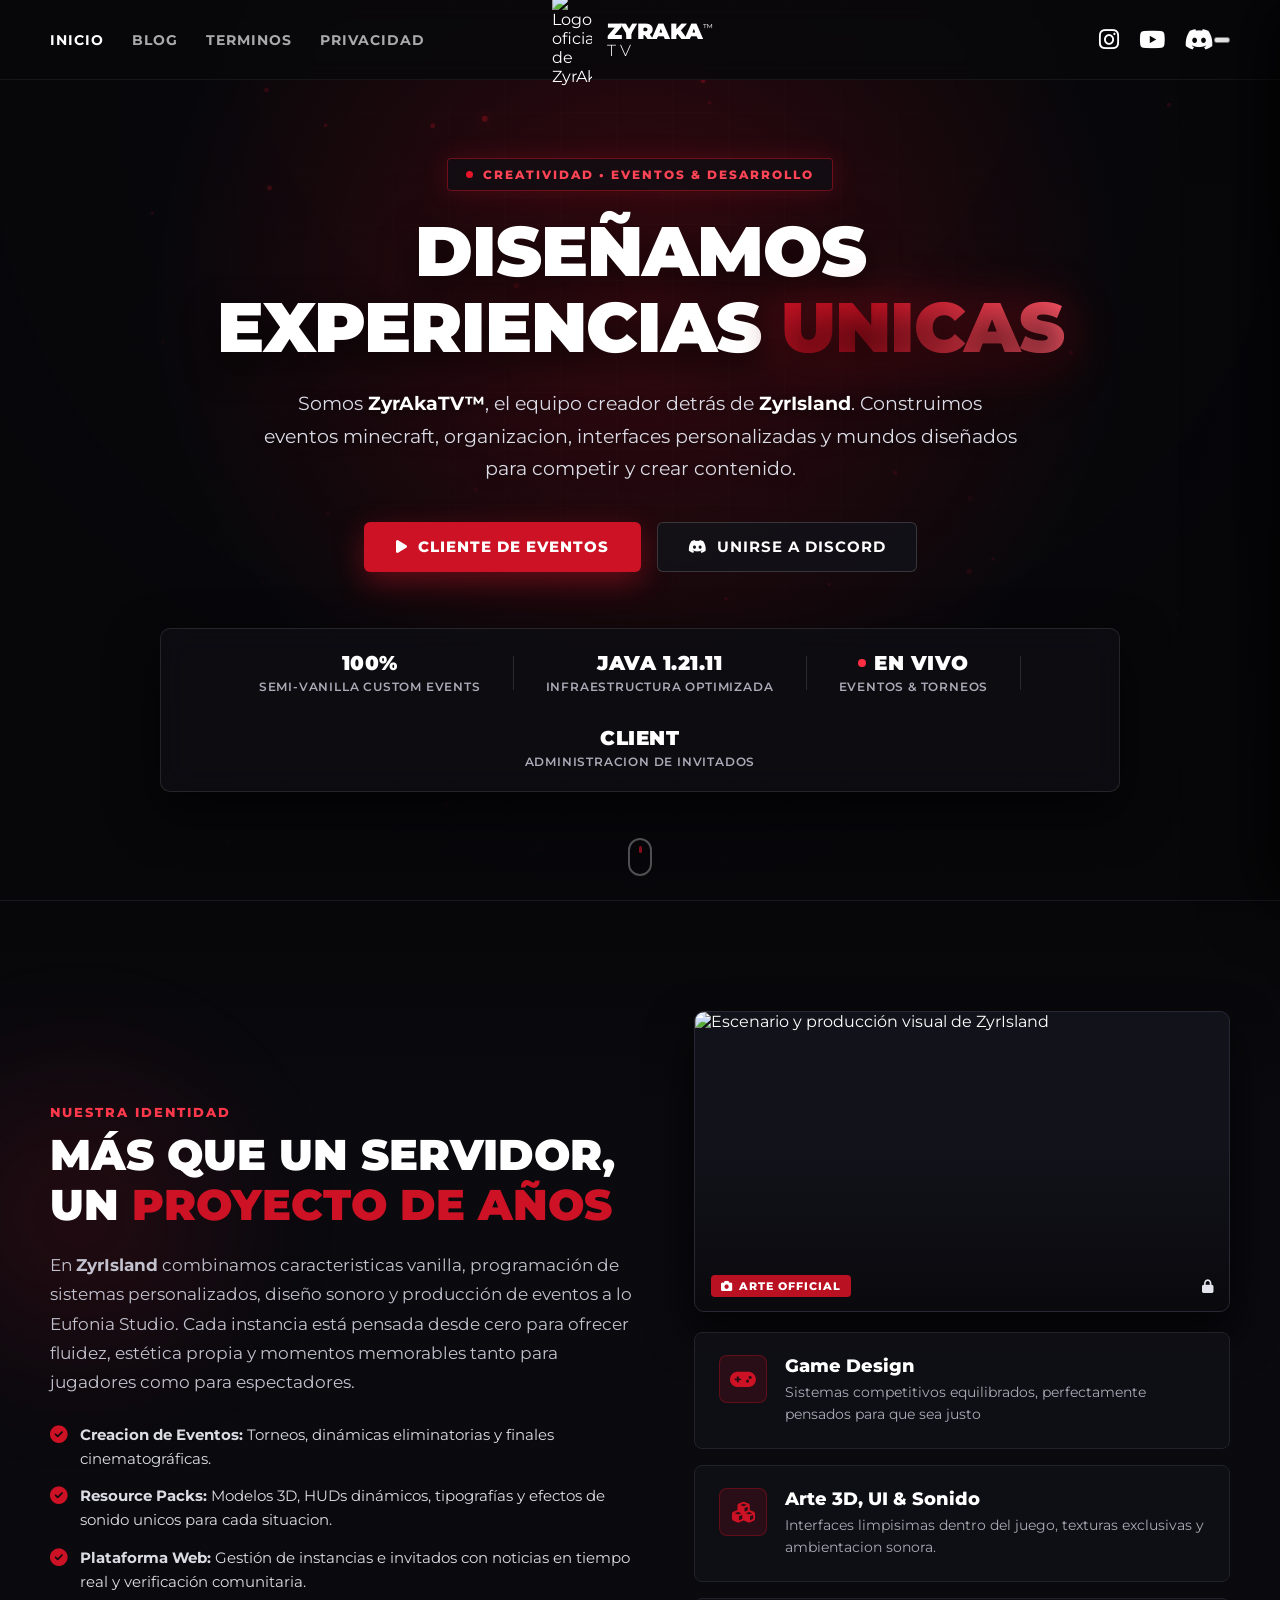
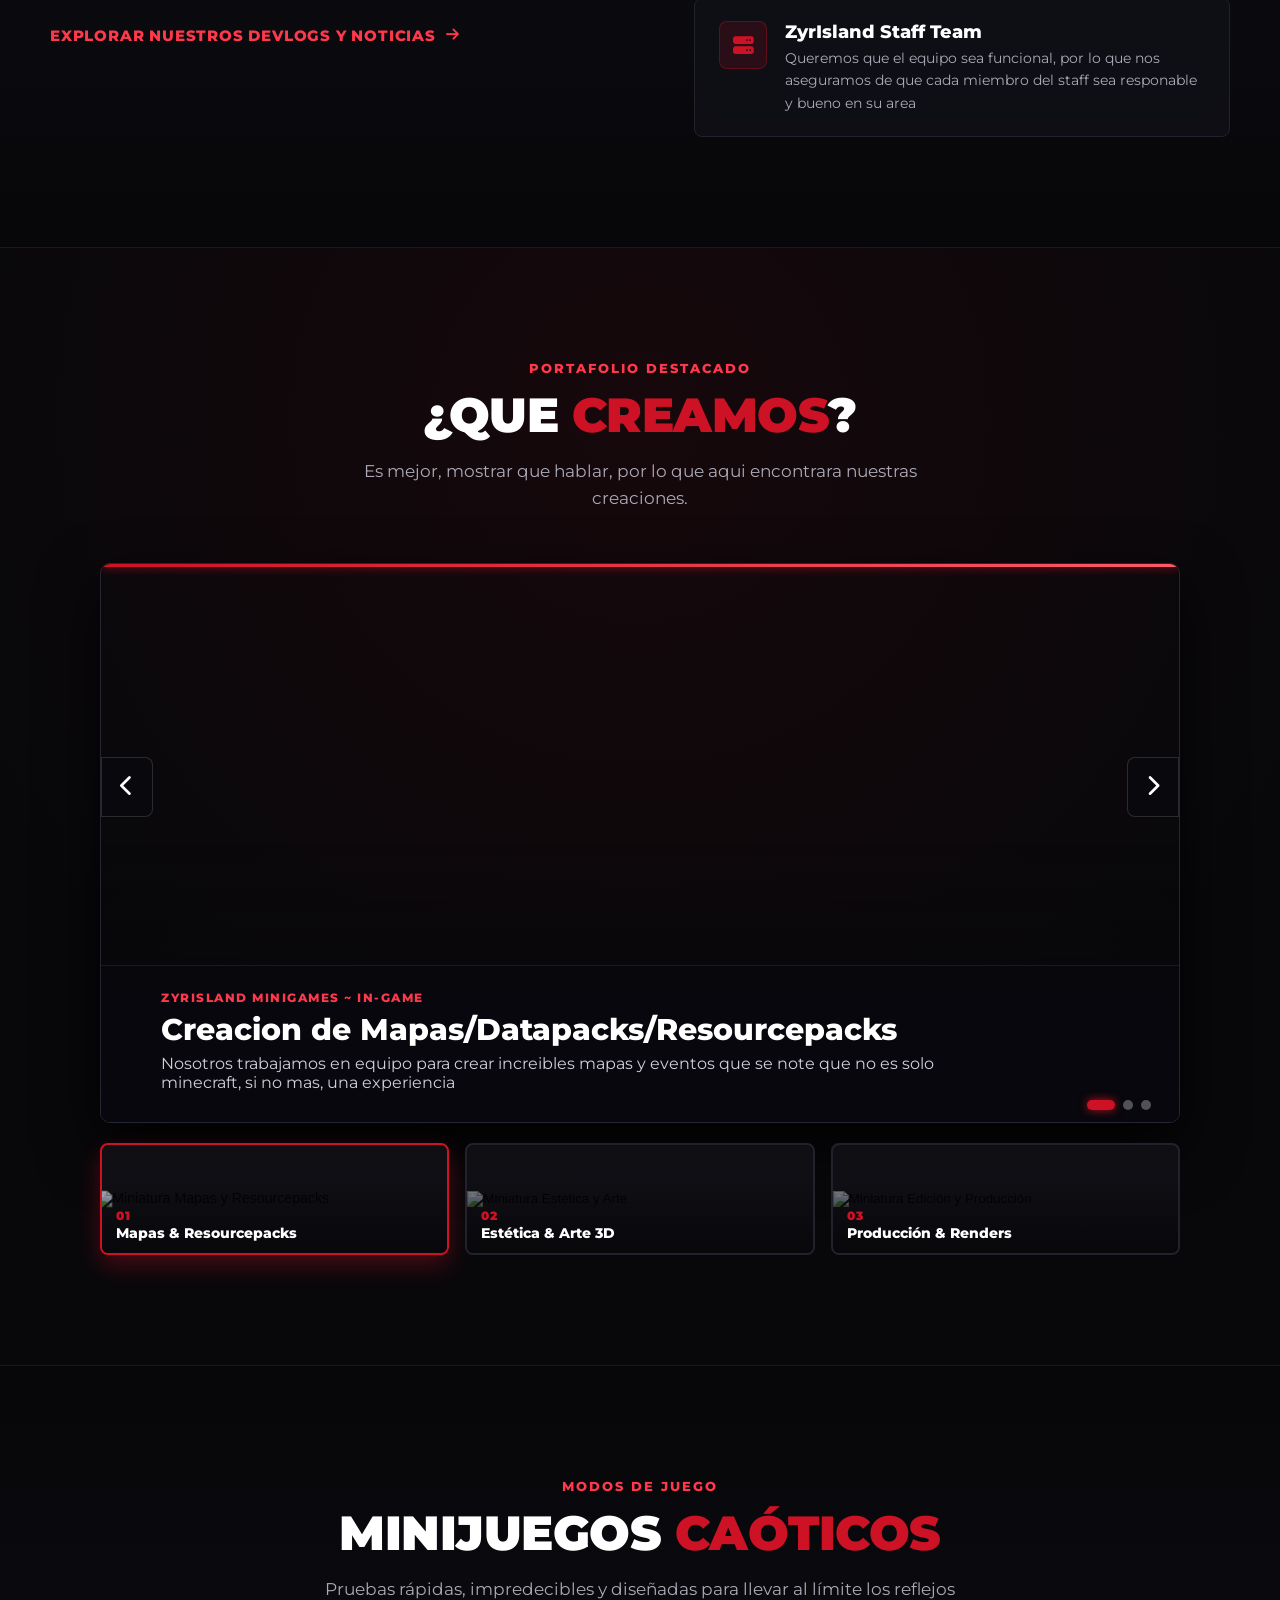
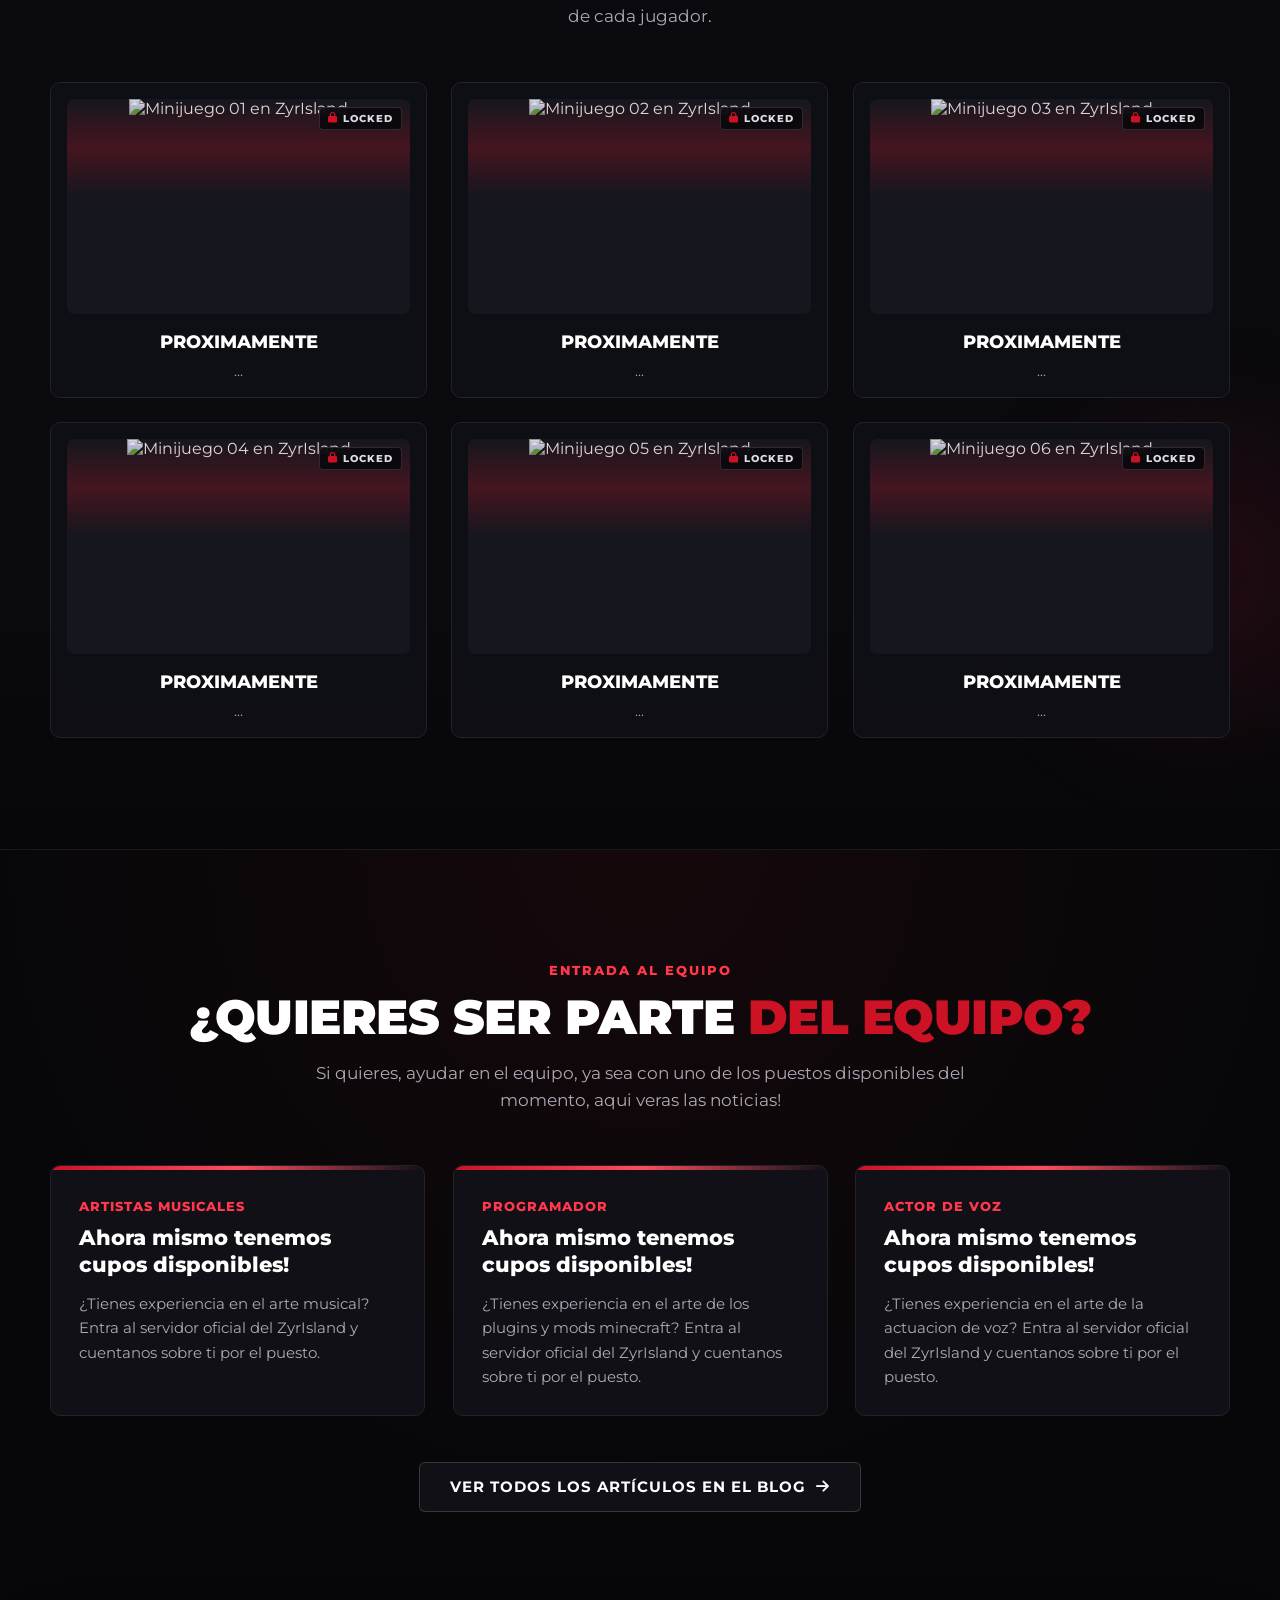
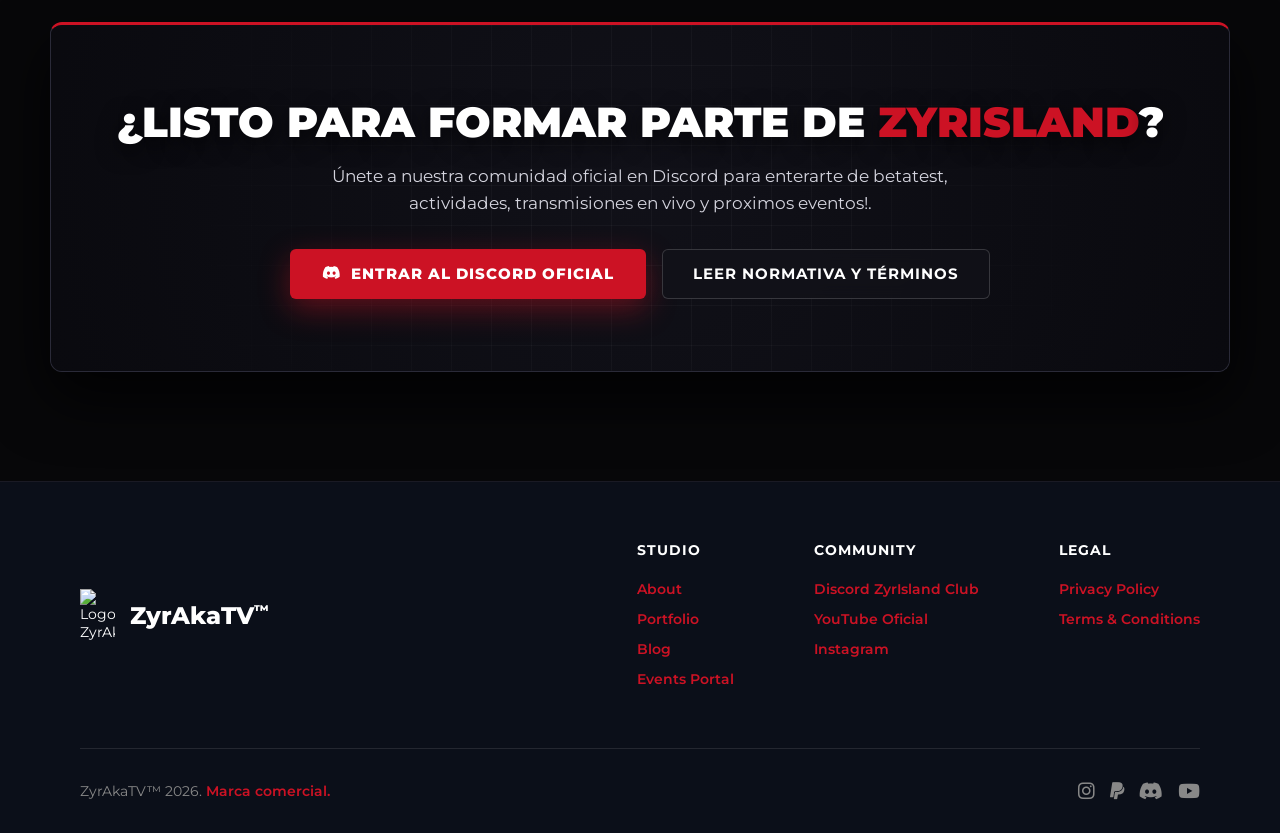
==== commit 021af1d5: "Update index.html" ====
--- a/index.html
+++ b/index.html
@@ -21,7 +21,7 @@
 
     <meta name="twitter:card" content="summary_large_image">
     <meta name="twitter:title" content="ZyrAkaTV™ | ZyrIsland">
-    <meta name="twitter:description" content="Estudio creativo detrás de ZyrIsland Minigames, SMP Island y eventos interactivos.">
+    <meta name="twitter:description" content="Estudio creador de eventos en vivo, servidores personalizados y minijuegos competitivos en Minecraft.">
     <meta name="twitter:image" content="https://app.zyrisland.net/assets/icons/zyrakatv-ico.png">
 
     <script type="application/ld+json">
@@ -82,7 +82,7 @@
             <a href="https://discord.gg/DVBdqXgsGu" target="_blank" rel="noopener" class="social-icon" aria-label="Servidor de Discord de ZyrIsland"><i class="fab fa-discord"></i></a>
         </div>
 
-        <button type="button" class="mobile-menu-toggle" id="mobile-menu-toggle" aria-expanded="false" aria-controls="mobile-nav-drawer" aria-label="Abrir menú de navegación">
+        <button type="button" class="nav-toggle" id="nav-toggle" aria-label="Abrir menú de navegación" aria-expanded="false" aria-controls="mobile-nav-drawer">
             <span class="hamburger-line"></span>
             <span class="hamburger-line"></span>
             <span class="hamburger-line"></span>
@@ -91,39 +91,30 @@
 
     <div class="mobile-nav-backdrop" id="mobile-nav-backdrop" aria-hidden="true"></div>
     <aside class="mobile-nav-drawer" id="mobile-nav-drawer" aria-label="Menú móvil" aria-hidden="true">
-        <div class="mobile-drawer-header">
-            <span class="mobile-drawer-label"><span class="kicker-pulse-dot"></span> MENÚ ZYRISLAND</span>
-            <button type="button" class="mobile-drawer-close" id="mobile-drawer-close" aria-label="Cerrar menú">
-                <i class="fas fa-times"></i>
-            </button>
+        <div class="mobile-nav-links">
+            <a href="https://zyrisland.net/" class="mobile-nav-link active">
+                <span><i class="fas fa-home"></i> Inicio</span>
+                <span class="mobile-active-pill">ACTUAL</span>
+            </a>
+            <a href="https://zyrisland.net/blog/" class="mobile-nav-link">
+                <span><i class="fas fa-newspaper"></i> Blog</span>
+                <i class="fas fa-chevron-right mobile-nav-arrow"></i>
+            </a>
+            <a href="https://zyrisland.net/soporte/terminos" class="mobile-nav-link">
+                <span><i class="fas fa-file-contract"></i> Terminos</span>
+                <i class="fas fa-chevron-right mobile-nav-arrow"></i>
+            </a>
+            <a href="https://zyrisland.net/soporte/reglas" class="mobile-nav-link">
+                <span><i class="fas fa-shield-alt"></i> Privacidad</span>
+                <i class="fas fa-chevron-right mobile-nav-arrow"></i>
+            </a>
         </div>
-
-        <div class="mobile-drawer-group">
-            <span class="mobile-group-title">Navegación</span>
-            <a href="https://zyrisland.net/" class="mobile-nav-item active"><i class="fas fa-home"></i> Inicio</a>
-            <a href="https://zyrisland.net/blog/" class="mobile-nav-item"><i class="fas fa-newspaper"></i> Blog & Devlogs</a>
-            <a href="https://zyrisland.net/soporte/terminos" class="mobile-nav-item"><i class="fas fa-file-contract"></i> Términos y Condiciones</a>
-            <a href="https://zyrisland.net/soporte/reglas" class="mobile-nav-item"><i class="fas fa-shield-alt"></i> Política de Privacidad</a>
-        </div>
-
-        <div class="mobile-drawer-group">
-            <span class="mobile-group-title">En esta página</span>
-            <div class="mobile-quick-pills">
-                <a href="#estudio" class="mobile-pill-link">Identidad</a>
-                <a href="#proyectos" class="mobile-pill-link">Portafolio</a>
-                <a href="#minijuegos" class="mobile-pill-link">Minijuegos</a>
-                <a href="#noticias" class="mobile-pill-link">Equipo</a>
-            </div>
-        </div>
-
-        <div class="mobile-drawer-actions">
-            <a href="https://app.zyrisland.net" class="btn-primary mobile-drawer-cta">
-                <i class="fas fa-play"></i> Cliente de Eventos
-            </a>
-            <div class="mobile-drawer-socials">
-                <a href="https://www.instagram.com/cynakaagl/" target="_blank" rel="noopener" aria-label="Instagram"><i class="fab fa-instagram"></i></a>
-                <a href="https://www.youtube.com/@cynakaagl" target="_blank" rel="noopener" aria-label="YouTube"><i class="fab fa-youtube"></i></a>
-                <a href="https://discord.gg/DVBdqXgsGu" target="_blank" rel="noopener" aria-label="Discord"><i class="fab fa-discord"></i></a>
+        <div class="mobile-nav-footer">
+            <span class="mobile-nav-socials-label">Comunidad Oficial</span>
+            <div class="mobile-nav-socials">
+                <a href="https://www.instagram.com/cynakaagl/" target="_blank" rel="noopener" class="mobile-social-btn" aria-label="Instagram"><i class="fab fa-instagram"></i></a>
+                <a href="https://www.youtube.com/@cynakaagl" target="_blank" rel="noopener" class="mobile-social-btn" aria-label="YouTube"><i class="fab fa-youtube"></i></a>
+                <a href="https://discord.gg/DVBdqXgsGu" target="_blank" rel="noopener" class="mobile-social-btn" aria-label="Discord"><i class="fab fa-discord"></i></a>
             </div>
         </div>
     </aside>
@@ -444,10 +435,11 @@
     <footer class="site-footer">
         <div class="footer-top">
             <div class="footer-brand-area">
-                <img src="https://app.zyrisland.net/assets/icons/zyrakatv-ico.png" alt="Logo">
+                <img src="https://app.zyrisland.net/assets/icons/zyrakatv-ico.png" alt="Logo ZyrAkaTV">
                 <h2>ZyrAkaTV<sup style="font-size: 0.6em;">™</sup></h2>
             </div>
-             <div class="footer-links-grid">
+            
+            <div class="footer-links-grid">
                 <div class="footer-column">
                     <h4>STUDIO</h4>
                     <a href="https://zyrisland.net/#estudio" target="_blank">About</a>
@@ -468,6 +460,7 @@
                 </div>
             </div>
         </div>
+        
         <div class="footer-bottom">
             <div>ZyrAkaTV™ 2026.<span class="red-text"> Marca comercial.</span></div>
             <div class="footer-socials">
@@ -480,6 +473,46 @@
     </footer>
 
     <script>
+        const navToggle = document.getElementById("nav-toggle");
+        const mobileDrawer = document.getElementById("mobile-nav-drawer");
+        const mobileBackdrop = document.getElementById("mobile-nav-backdrop");
+
+        function setMobileMenuOpen(open) {
+            if (!navToggle || !mobileDrawer || !mobileBackdrop) return;
+            navToggle.classList.toggle("is-open", open);
+            navToggle.setAttribute("aria-expanded", open ? "true" : "false");
+            navToggle.setAttribute("aria-label", open ? "Cerrar menú de navegación" : "Abrir menú de navegación");
+            mobileDrawer.classList.toggle("is-open", open);
+            mobileDrawer.setAttribute("aria-hidden", open ? "false" : "true");
+            mobileBackdrop.classList.toggle("is-open", open);
+            document.body.style.overflow = open ? "hidden" : "";
+        }
+
+        if (navToggle && mobileDrawer && mobileBackdrop) {
+            navToggle.addEventListener("click", () => {
+                const isOpen = navToggle.classList.contains("is-open");
+                setMobileMenuOpen(!isOpen);
+            });
+
+            mobileBackdrop.addEventListener("click", () => setMobileMenuOpen(false));
+
+            mobileDrawer.querySelectorAll("a").forEach((link) => {
+                link.addEventListener("click", () => setMobileMenuOpen(false));
+            });
+
+            document.addEventListener("keydown", (e) => {
+                if (e.key === "Escape" && navToggle.classList.contains("is-open")) {
+                    setMobileMenuOpen(false);
+                }
+            });
+
+            window.addEventListener("resize", () => {
+                if (window.innerWidth > 960 && navToggle.classList.contains("is-open")) {
+                    setMobileMenuOpen(false);
+                }
+            }, { passive: true });
+        }
+
         const scrollProgressBar = document.getElementById("scroll-progress-bar");
         const backToTopBtn = document.getElementById("back-to-top-btn");
 
@@ -497,52 +530,6 @@
             });
         }
 
-        const mobileMenuToggle = document.getElementById("mobile-menu-toggle");
-        const mobileDrawerClose = document.getElementById("mobile-drawer-close");
-        const mobileNavDrawer = document.getElementById("mobile-nav-drawer");
-        const mobileNavBackdrop = document.getElementById("mobile-nav-backdrop");
-
-        function setMobileMenuOpen(isOpen) {
-            if (!mobileMenuToggle || !mobileNavDrawer || !mobileNavBackdrop) return;
-            mobileMenuToggle.classList.toggle("is-open", isOpen);
-            mobileMenuToggle.setAttribute("aria-expanded", String(isOpen));
-            mobileNavDrawer.classList.toggle("is-open", isOpen);
-            mobileNavDrawer.setAttribute("aria-hidden", String(!isOpen));
-            mobileNavBackdrop.classList.toggle("is-open", isOpen);
-            document.body.classList.toggle("menu-open", isOpen);
-        }
-
-        if (mobileMenuToggle) {
-            mobileMenuToggle.addEventListener("click", () => {
-                const currentlyOpen = mobileNavDrawer.classList.contains("is-open");
-                setMobileMenuOpen(!currentlyOpen);
-            });
-        }
-
-        if (mobileDrawerClose) {
-            mobileDrawerClose.addEventListener("click", () => setMobileMenuOpen(false));
-        }
-
-        if (mobileNavBackdrop) {
-            mobileNavBackdrop.addEventListener("click", () => setMobileMenuOpen(false));
-        }
-
-        document.querySelectorAll(".mobile-nav-item, .mobile-pill-link").forEach((link) => {
-            link.addEventListener("click", () => setMobileMenuOpen(false));
-        });
-
-        document.addEventListener("keydown", (e) => {
-            if (e.key === "Escape" && mobileNavDrawer && mobileNavDrawer.classList.contains("is-open")) {
-                setMobileMenuOpen(false);
-            }
-        });
-
-        window.addEventListener("resize", () => {
-            if (window.innerWidth > 960 && mobileNavDrawer && mobileNavDrawer.classList.contains("is-open")) {
-                setMobileMenuOpen(false);
-            }
-        });
-
         (function initHeroParticles() {
             const canvas = document.getElementById("hero-particles");
             if (!canvas || window.matchMedia("(prefers-reduced-motion: reduce)").matches) return;
@@ -554,7 +541,7 @@
             window.addEventListener("resize", () => {
                 width = canvas.width = canvas.offsetWidth;
                 height = canvas.height = canvas.offsetHeight;
-            });
+            }, { passive: true });
 
             window.addEventListener("mousemove", (e) => {
                 const rect = canvas.getBoundingClientRect();
@@ -618,6 +605,9 @@
             setTimeout(() => requestAnimationFrame(step), 550);
         });
 
+        /* =========================================================
+           4. REVELADO AL HACER SCROLL & SPOTLIGHT / TILT 3D
+           ========================================================= */
         const revealObserver = new IntersectionObserver((entries) => {
             entries.forEach((entry) => {
                 if (entry.isIntersecting) {
